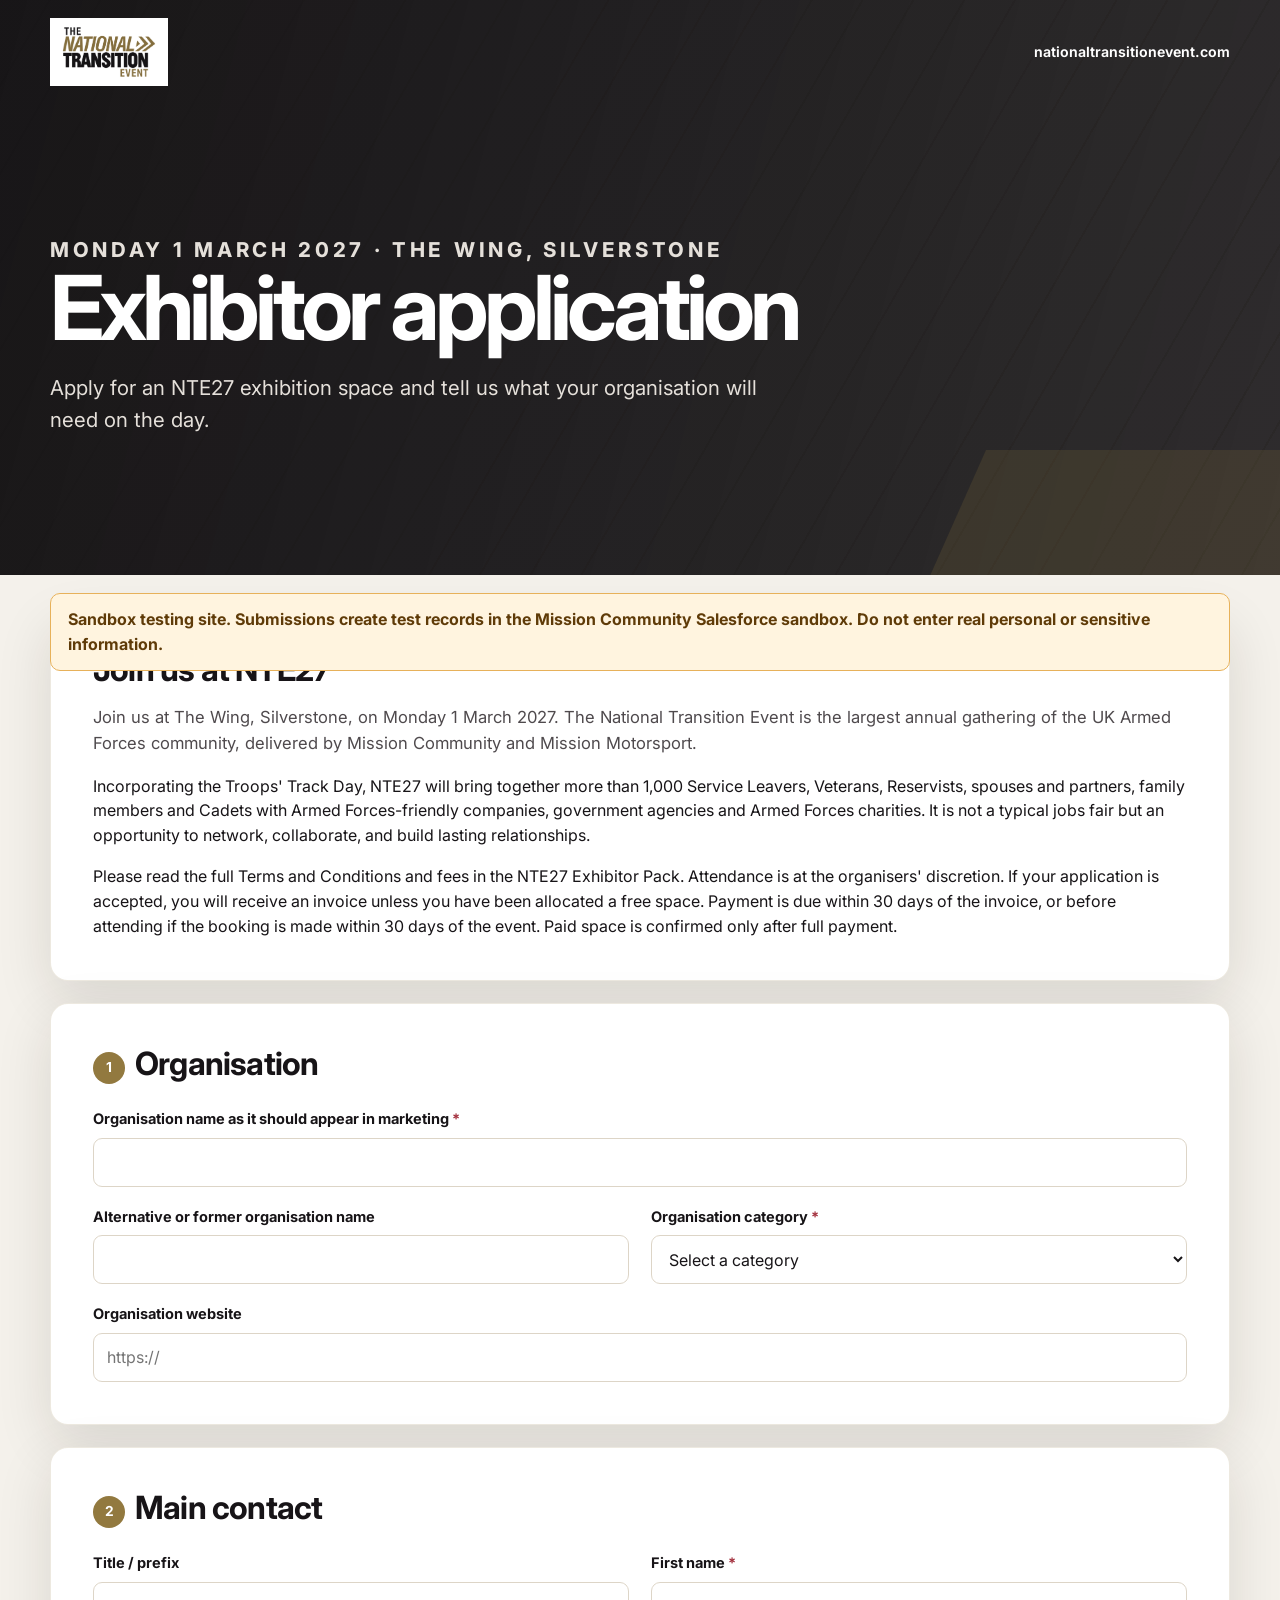
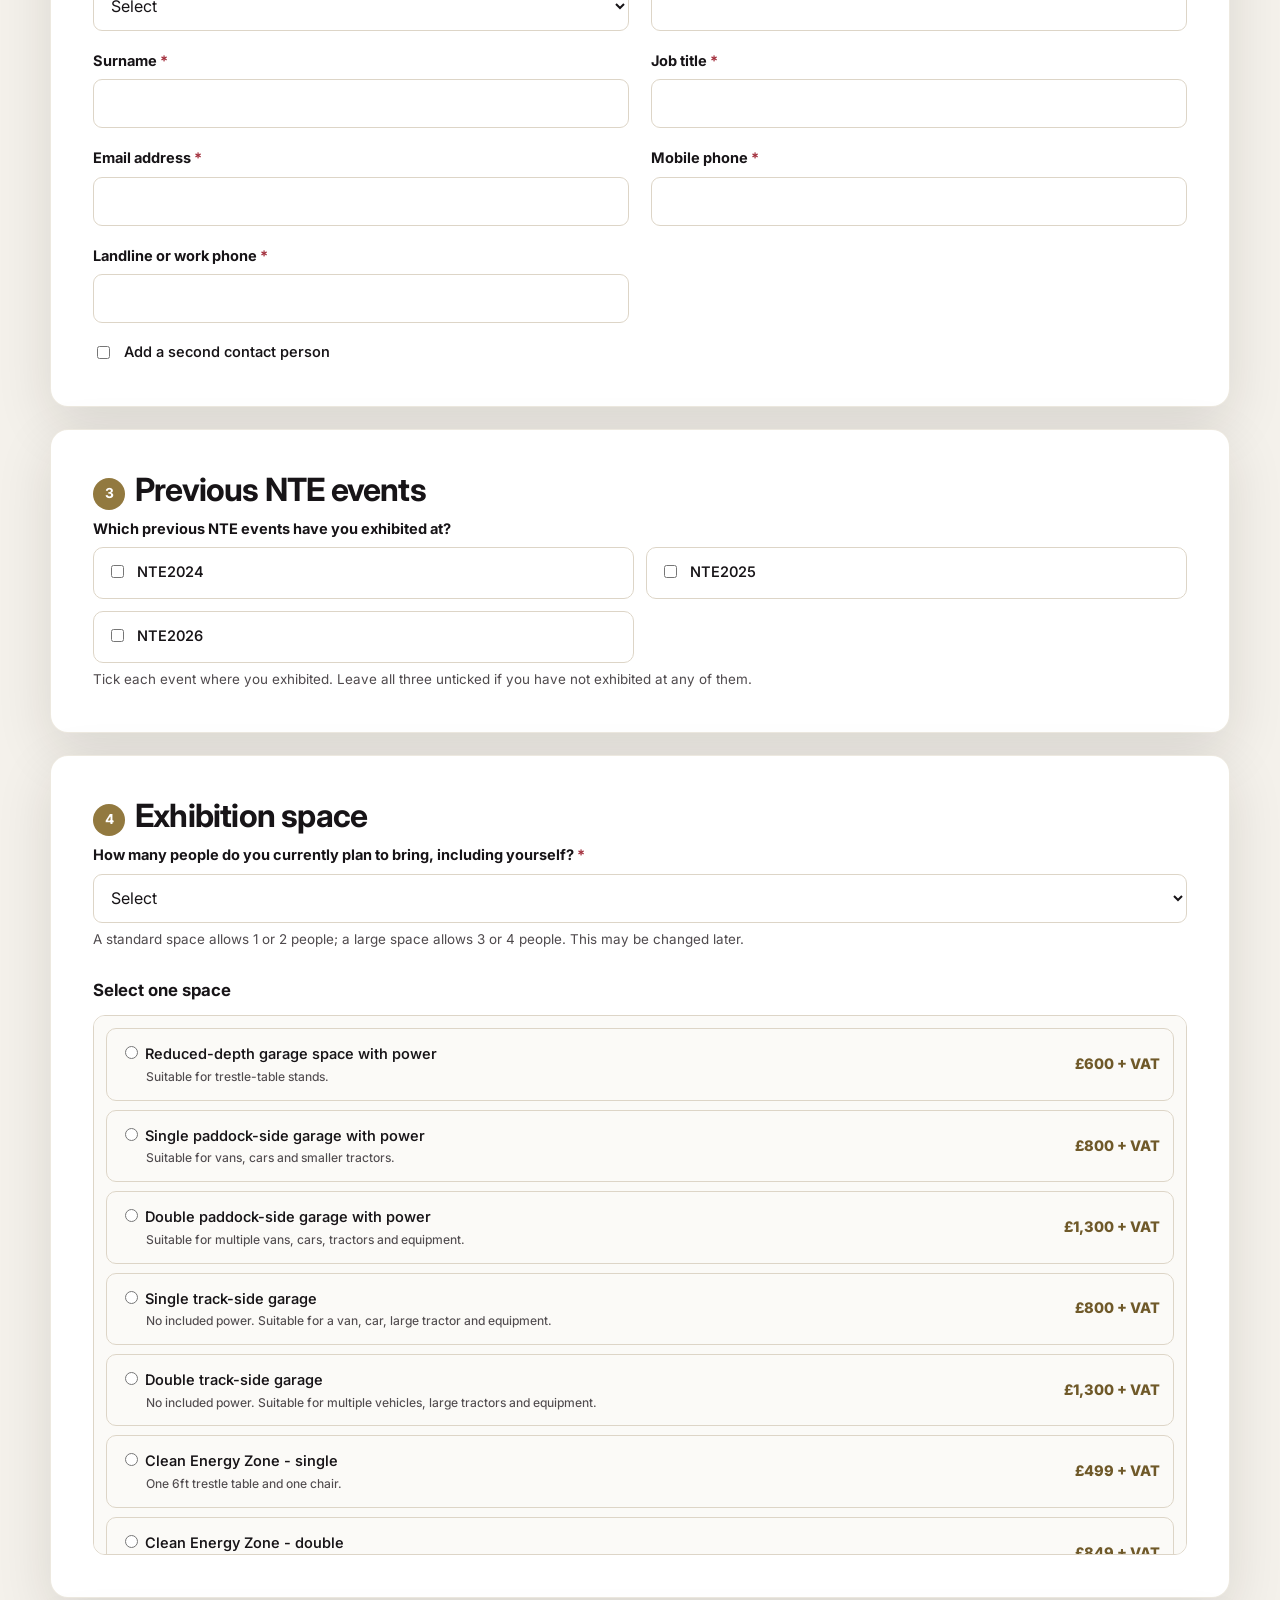
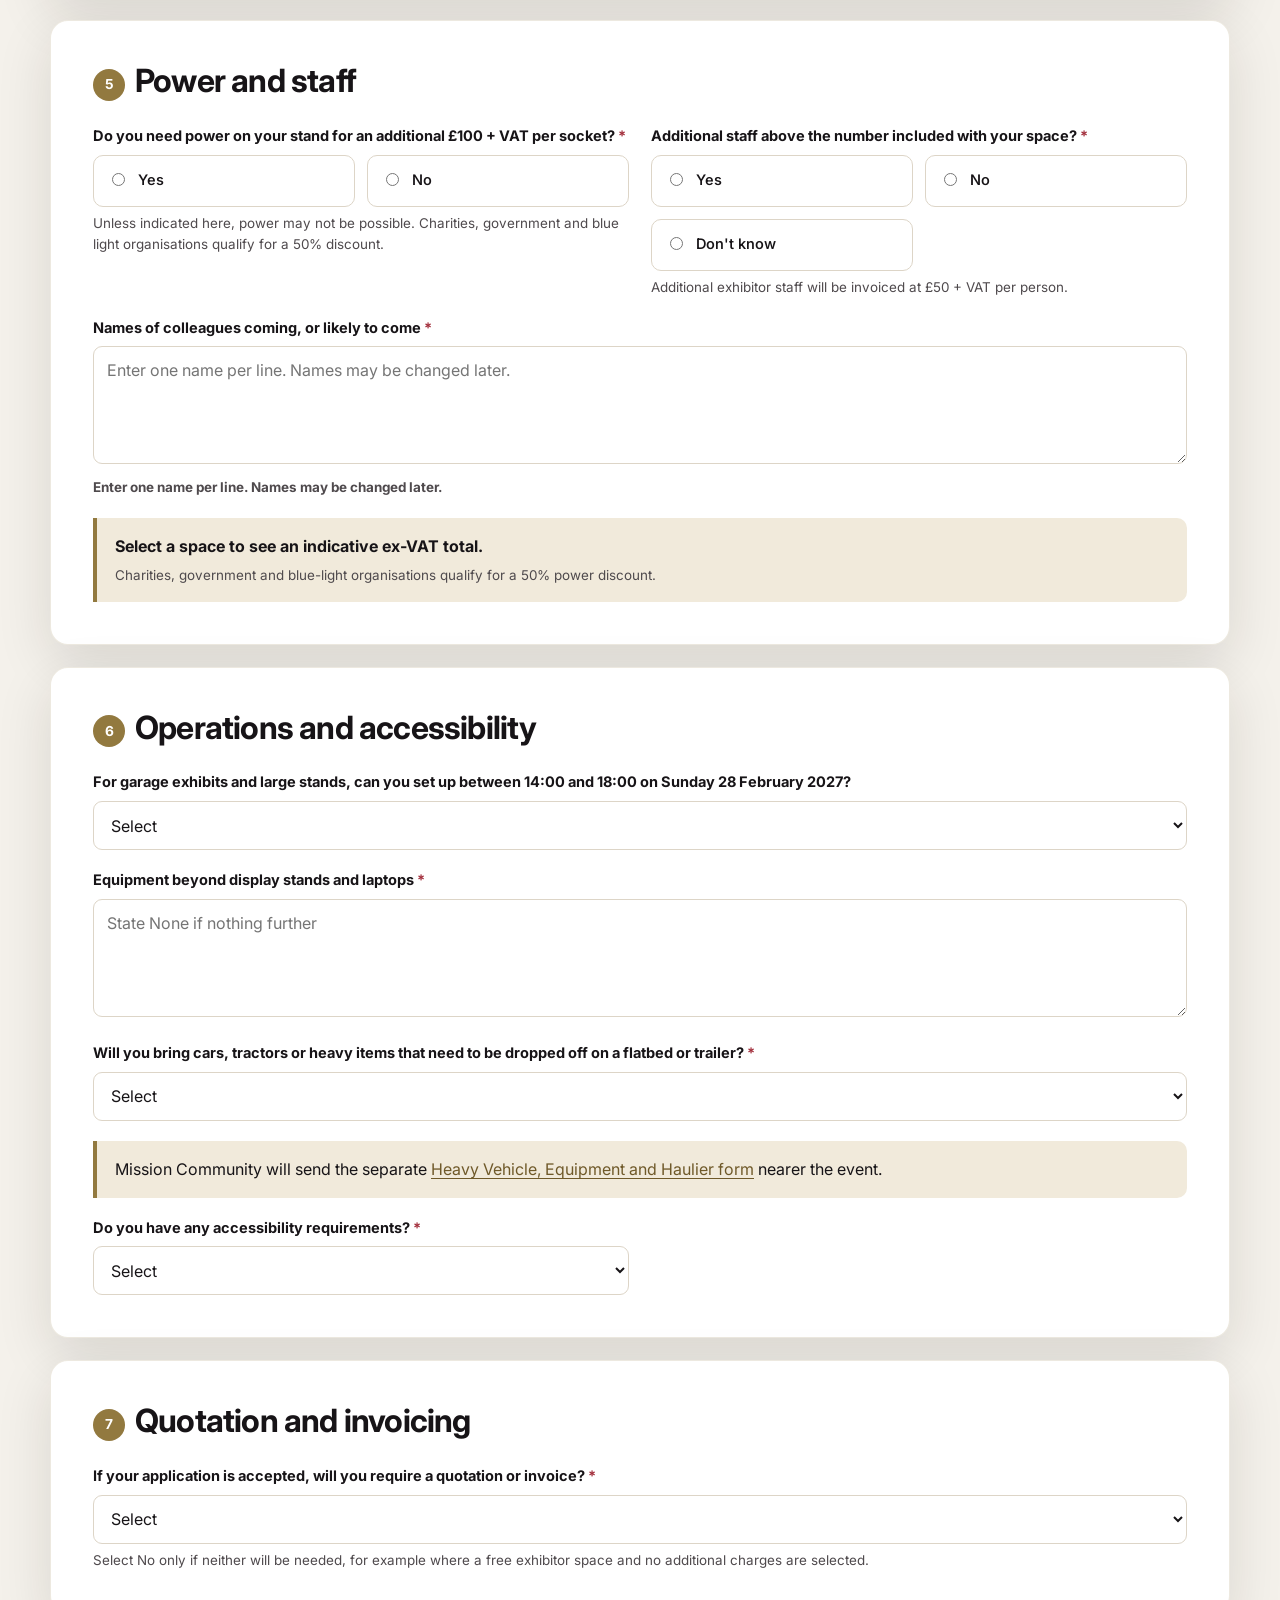
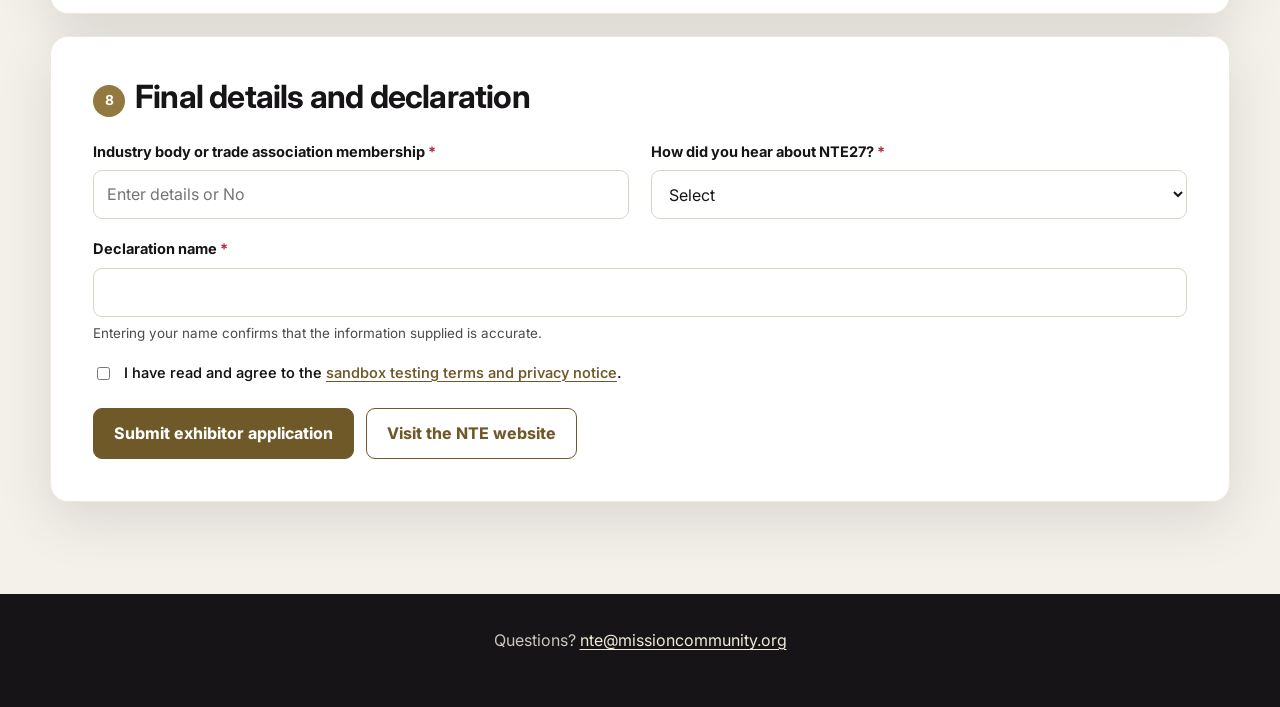
==== exhibitor-application.html @ f4b4d36e "Bust stale form asset caches" ====
<!doctype html>
<html lang="en-GB">
<head>
  <meta charset="utf-8">
  <meta name="viewport" content="width=device-width, initial-scale=1">
  <title>NTE27 Exhibitor Application</title>
  <link rel="preconnect" href="https://fonts.googleapis.com">
  <link rel="preconnect" href="https://fonts.gstatic.com" crossorigin>
  <link href="https://fonts.googleapis.com/css2?family=Inter:wght@400;550;650;750;800&amp;display=swap" rel="stylesheet">
  <link rel="stylesheet" href="assets/styles.css?v=20260811-1">
</head>
<body>
  <header class="site-header">
    <nav class="nav"><a class="brand" href="https://www.nationaltransitionevent.com/"><img class="brand-logo" src="assets/nte-logo-white.png" alt="The National Transition Event"></a><a class="nav-link" href="https://www.nationaltransitionevent.com/">nationaltransitionevent.com</a></nav>
    <div class="hero"><p class="eyebrow">Monday 1 March 2027 · The Wing, Silverstone</p><h1>Exhibitor application</h1><p>Apply for an NTE27 exhibition space and tell us what your organisation will need on the day.</p></div>
  </header>

  <main class="page-shell">
    <form class="main-column" data-web-to-lead data-form-kind="exhibitor" data-lead-source="Web" data-confirmation-preview="Thank you. We have received your NTE27 exhibitor application. This acknowledgement confirms receipt only; your application has not yet been approved. The NTE team will contact you after review.">
      <input type="hidden" value="Exhibitor Application" data-sf-field="Web_Form_Type__c">
      <input type="hidden" value="exhibitor-application-v2" data-sf-field="Form_Version__c">
      <input type="hidden" data-sf-field="NTE_Event_Code__c">
      <input type="hidden" data-sf-field="Booking_Reference__c">
      <input type="hidden" data-combine-fields="contact-first-name,contact-last-name" data-sf-field="Event_Contact_Name__c">
      <input type="hidden" data-copy-value-from="email" data-sf-field="Event_Contact_Email__c">
      <input type="hidden" data-copy-value-from="job-title" data-sf-field="Event_Contact_Title__c">

      <section class="card">
        <h2>Join us at NTE27</h2>
        <p class="lede">Join us at The Wing, Silverstone, on Monday 1 March 2027. The National Transition Event is the largest annual gathering of the UK Armed Forces community, delivered by Mission Community and Mission Motorsport.</p>
        <p>Incorporating the Troops' Track Day, NTE27 will bring together more than 1,000 Service Leavers, Veterans, Reservists, spouses and partners, family members and Cadets with Armed Forces-friendly companies, government agencies and Armed Forces charities. It is not a typical jobs fair but an opportunity to network, collaborate, and build lasting relationships.</p>
        <p>Please read the full Terms and Conditions and fees in the NTE27 Exhibitor Pack. Attendance is at the organisers' discretion. If your application is accepted, you will receive an invoice unless you have been allocated a free space. Payment is due within 30 days of the invoice, or before attending if the booking is made within 30 days of the event. Paid space is confirmed only after full payment.</p>
      </section>

      <section class="card" id="organisation">
        <h2><span class="section-number">1</span>Organisation</h2>
        <div class="grid">
          <div class="field full"><label class="required" for="company">Organisation name as it should appear in marketing</label><input id="company" required autocomplete="organization" data-sf-field="Company"></div>
          <div class="field"><label for="alternative-name">Alternative or former organisation name</label><input id="alternative-name" data-sf-field="Alternative_Organisation_Name__c"></div>
          <div class="field"><label class="required" for="organisation-category">Organisation category</label><select id="organisation-category" required data-sf-field="Exhibitor_Organisation_Category__c"><option value="">Select a category</option><option>Charity - member of Cobseo</option><option>Charity - not a member of Cobseo</option><option>Employer - Automotive Sector</option><option>Employer - Manufacturing Sector</option><option>Employer - Renewable &amp; Clean Energy Sector</option><option>Employer - Defence</option><option>Employer - Built Environment</option><option>Employer - Facilities Management</option><option>Employer - Financial and Professional Services</option><option>Employer - Digital &amp; Technologies</option><option>Employer - Training Provider from any industry</option><option>Employer - Landbased industry</option><option>Employer - Blue Light &amp; NHS</option><option>Employer - Other Sectors not denoted above</option><option>Government or Government Agency</option><option>Local Government or LG related</option><option>Trade Association</option><option>CIC or Not for Profit</option><option>Regular or Reserve Services, or Cadets</option></select></div>
          <div class="field full"><label for="website">Organisation website</label><input id="website" type="url" placeholder="https://" autocomplete="url" data-sf-field="Website"></div>
        </div>
      </section>

      <section class="card" id="contact">
        <h2><span class="section-number">2</span>Main contact</h2>
        <div class="grid">
          <div class="field"><label for="salutation">Title / prefix</label><select id="salutation" autocomplete="honorific-prefix" data-sf-field="Salutation"><option value="">Select</option><option>Mr.</option><option>Ms.</option><option>Mrs.</option><option>Dr.</option><option>Prof.</option><option>Mx.</option></select></div>
          <div class="field"><label class="required" for="contact-first-name">First name</label><input id="contact-first-name" required autocomplete="given-name" data-sf-field="FirstName"></div>
          <div class="field"><label class="required" for="contact-last-name">Surname</label><input id="contact-last-name" required autocomplete="family-name" data-sf-field="LastName"></div>
          <div class="field"><label class="required" for="job-title">Job title</label><input id="job-title" required autocomplete="organization-title" data-sf-field="Title"></div>
          <div class="field"><label class="required" for="email">Email address</label><input id="email" type="email" required autocomplete="email" data-sf-field="Email" data-copy-field="Event_Contact_Email__c"></div>
          <div class="field"><label class="required" for="mobile">Mobile phone</label><input id="mobile" type="tel" required autocomplete="tel" data-sf-field="Event_Contact_Mobile__c"></div>
          <div class="field"><label class="required" for="phone">Landline or work phone</label><input id="phone" type="tel" required data-sf-field="Phone"></div>
        </div>
        <div class="checkline"><input id="second-contact-toggle" type="checkbox"><label for="second-contact-toggle">Add a second contact person</label></div>
        <div class="conditional" data-conditional-for="second-contact-toggle" data-conditional-value="Yes">
          <div class="grid">
            <div class="field"><label for="second-prefix">Prefix</label><input id="second-prefix" data-sf-field="Secondary_Contact_Prefix__c"></div>
            <div class="field"><label for="second-name">Full name</label><input id="second-name" data-sf-field="Secondary_Contact_Name__c"></div>
            <div class="field"><label for="second-title">Job title</label><input id="second-title" data-sf-field="Secondary_Contact_Title__c"></div>
            <div class="field"><label for="second-email">Email</label><input id="second-email" type="email" data-sf-field="Secondary_Contact_Email__c"></div>
            <div class="field"><label for="second-mobile">Mobile phone</label><input id="second-mobile" type="tel" data-sf-field="Secondary_Contact_Mobile__c"></div>
            <div class="field"><label for="second-phone">Work phone</label><input id="second-phone" type="tel" data-sf-field="Secondary_Contact_Phone__c"></div>
          </div>
        </div>
      </section>

      <section class="card" id="history">
        <h2><span class="section-number">3</span>Previous NTE events</h2>
        <div class="field full">
          <span class="label">Which previous NTE events have you exhibited at?</span>
          <div class="choice-grid">
            <label class="choice"><input id="nte2024" type="checkbox" value="NTE2024" data-sf-field="Previous_NTE_Events__c"> NTE2024</label>
            <label class="choice"><input id="nte2025" type="checkbox" value="NTE2025" data-sf-field="Previous_NTE_Events__c"> NTE2025</label>
            <label class="choice"><input id="nte2026" type="checkbox" value="NTE2026" data-sf-field="Previous_NTE_Events__c"> NTE2026</label>
          </div>
          <span class="help">Tick each event where you exhibited. Leave all three unticked if you have not exhibited at any of them.</span>
        </div>
      </section>

      <section class="card" id="space">
        <h2><span class="section-number">4</span>Exhibition space</h2>
        <div class="field"><label class="required" for="planned-count">How many people do you currently plan to bring, including yourself?</label><select id="planned-count" required data-sf-field="Planned_Exhibitor_Count__c"><option value="">Select</option><option>1</option><option>2</option><option>3</option><option>4</option><option>5</option><option>6</option><option>7</option><option>8</option><option>9</option><option>More than 9</option></select><span class="help">A standard space allows 1 or 2 people; a large space allows 3 or 4 people. This may be changed later.</span></div>
        <h3>Select one space</h3>
        <div class="options-list">
          <label class="choice package-option"><span><input type="radio" name="exhibitor-space" required value="Garage Space - reduced size with power - £600 + VAT" data-price="600" data-power-included="true" data-sf-field="Exhibitor_Space_Selections__c"> Reduced-depth garage space with power<small>Suitable for trestle-table stands.</small></span><span class="price">£600 + VAT</span></label>
          <label class="choice package-option"><span><input type="radio" name="exhibitor-space" value="Single Garage - Paddock Side with power - £800 + VAT" data-price="800" data-power-included="true" data-sf-field="Exhibitor_Space_Selections__c"> Single paddock-side garage with power<small>Suitable for vans, cars and smaller tractors.</small></span><span class="price">£800 + VAT</span></label>
          <label class="choice package-option"><span><input type="radio" name="exhibitor-space" value="Double Garage - Paddock Side with power - £1,300 + VAT" data-price="1300" data-power-included="true" data-sf-field="Exhibitor_Space_Selections__c"> Double paddock-side garage with power<small>Suitable for multiple vans, cars, tractors and equipment.</small></span><span class="price">£1,300 + VAT</span></label>
          <label class="choice package-option"><span><input type="radio" name="exhibitor-space" value="Single Garage - Track Side - £800 + VAT" data-price="800" data-sf-field="Exhibitor_Space_Selections__c"> Single track-side garage<small>No included power. Suitable for a van, car, large tractor and equipment.</small></span><span class="price">£800 + VAT</span></label>
          <label class="choice package-option"><span><input type="radio" name="exhibitor-space" value="Double Garage - Track Side - £1,300 + VAT" data-price="1300" data-sf-field="Exhibitor_Space_Selections__c"> Double track-side garage<small>No included power. Suitable for multiple vehicles, large tractors and equipment.</small></span><span class="price">£1,300 + VAT</span></label>
          <label class="choice package-option"><span><input type="radio" name="exhibitor-space" value="Clean Energy Zone - Single - £499 + VAT" data-price="499" data-sf-field="Exhibitor_Space_Selections__c"> Clean Energy Zone - single<small>One 6ft trestle table and one chair.</small></span><span class="price">£499 + VAT</span></label>
          <label class="choice package-option"><span><input type="radio" name="exhibitor-space" value="Clean Energy Zone - Double - £849 + VAT" data-price="849" data-sf-field="Exhibitor_Space_Selections__c"> Clean Energy Zone - double<small>Two 6ft trestle tables and two chairs.</small></span><span class="price">£849 + VAT</span></label>
          <label class="choice package-option"><span><input type="radio" name="exhibitor-space" value="Built Environment Zone - Single - £499 + VAT" data-price="499" data-sf-field="Exhibitor_Space_Selections__c"> Built Environment Zone - single<small>One 6ft trestle table and one chair.</small></span><span class="price">£499 + VAT</span></label>
          <label class="choice package-option"><span><input type="radio" name="exhibitor-space" value="Built Environment Zone - Double - £849 + VAT" data-price="849" data-sf-field="Exhibitor_Space_Selections__c"> Built Environment Zone - double<small>Two 6ft trestle tables and two chairs.</small></span><span class="price">£849 + VAT</span></label>
          <label class="choice package-option"><span><input type="radio" name="exhibitor-space" value="Manufacturing Zone - Single - £499 + VAT" data-price="499" data-sf-field="Exhibitor_Space_Selections__c"> Manufacturing Zone - single<small>One 6ft trestle table and one chair.</small></span><span class="price">£499 + VAT</span></label>
          <label class="choice package-option"><span><input type="radio" name="exhibitor-space" value="Manufacturing Zone - Double - £849 + VAT" data-price="849" data-sf-field="Exhibitor_Space_Selections__c"> Manufacturing Zone - double<small>Two 6ft trestle tables and two chairs.</small></span><span class="price">£849 + VAT</span></label>
          <label class="choice package-option"><span><input type="radio" name="exhibitor-space" value="Defence &amp; Security Zone - Single - £499 + VAT" data-price="499" data-sf-field="Exhibitor_Space_Selections__c"> Defence &amp; Security Zone - single<small>One 6ft trestle table and one chair.</small></span><span class="price">£499 + VAT</span></label>
          <label class="choice package-option"><span><input type="radio" name="exhibitor-space" value="Defence &amp; Security Zone - Double - £849 + VAT" data-price="849" data-sf-field="Exhibitor_Space_Selections__c"> Defence &amp; Security Zone - double<small>Two 6ft trestle tables and two chairs.</small></span><span class="price">£849 + VAT</span></label>
          <label class="choice package-option"><span><input type="radio" name="exhibitor-space" value="Digital and Technologies Zone - Single - £499 + VAT" data-price="499" data-sf-field="Exhibitor_Space_Selections__c"> Digital &amp; Technologies Zone - single<small>One 6ft trestle table and one chair.</small></span><span class="price">£499 + VAT</span></label>
          <label class="choice package-option"><span><input type="radio" name="exhibitor-space" value="Digital and Technologies Zone - Double - £849 + VAT" data-price="849" data-sf-field="Exhibitor_Space_Selections__c"> Digital &amp; Technologies Zone - double<small>Two 6ft trestle tables and two chairs.</small></span><span class="price">£849 + VAT</span></label>
          <label class="choice package-option"><span><input type="radio" name="exhibitor-space" value="FM Zone - Single - £499 + VAT" data-price="499" data-sf-field="Exhibitor_Space_Selections__c"> FM Zone - single<small>One 6ft trestle table and one chair.</small></span><span class="price">£499 + VAT</span></label>
          <label class="choice package-option"><span><input type="radio" name="exhibitor-space" value="FM Zone - Double - £849 + VAT" data-price="849" data-sf-field="Exhibitor_Space_Selections__c"> FM Zone - double<small>Two 6ft trestle tables and two chairs.</small></span><span class="price">£849 + VAT</span></label>
          <label class="choice package-option"><span><input type="radio" name="exhibitor-space" value="Professional &amp; Financial Zone - Single - £499 + VAT" data-price="499" data-sf-field="Exhibitor_Space_Selections__c"> Professional &amp; Financial Zone - single<small>One 6ft trestle table and one chair.</small></span><span class="price">£499 + VAT</span></label>
          <label class="choice package-option"><span><input type="radio" name="exhibitor-space" value="Professional &amp; Financial Zone - Double - £849 + VAT" data-price="849" data-sf-field="Exhibitor_Space_Selections__c"> Professional &amp; Financial Zone - double<small>Two 6ft trestle tables and two chairs.</small></span><span class="price">£849 + VAT</span></label>
          <label class="choice package-option"><span><input type="radio" name="exhibitor-space" value="Training &amp; Education Zone - Single - £499 + VAT" data-price="499" data-sf-field="Exhibitor_Space_Selections__c"> Training &amp; Education Zone - single<small>One 6ft trestle table and one chair.</small></span><span class="price">£499 + VAT</span></label>
          <label class="choice package-option"><span><input type="radio" name="exhibitor-space" value="Any other business - Single - £499 + VAT" data-price="499" data-sf-field="Exhibitor_Space_Selections__c"> Any other business - single<small>One 6ft trestle table and one chair.</small></span><span class="price">£499 + VAT</span></label>
          <label class="choice package-option"><span><input type="radio" name="exhibitor-space" value="Any other business - Double - £849 + VAT" data-price="849" data-sf-field="Exhibitor_Space_Selections__c"> Any other business - double<small>Two 6ft trestle tables and two chairs.</small></span><span class="price">£849 + VAT</span></label>
          <label class="choice package-option"><span><input type="radio" name="exhibitor-space" value="Extra Large Exhibitor Space - POA" data-price="poa" data-sf-field="Exhibitor_Space_Selections__c"> Extra-large space in any hall<small>Size, position and price to be agreed.</small></span><span class="price">Price on application</span></label>
          <label class="choice package-option"><span><input type="radio" name="exhibitor-space" value="Local Government Authority - Single - £249.50 + VAT" data-price="249.5" data-sf-field="Exhibitor_Space_Selections__c"> Local Government Authority - single<small>One 6ft trestle table and one chair; price reflects the 50% discount.</small></span><span class="price">£249.50 + VAT</span></label>
          <label class="choice package-option"><span><input type="radio" name="exhibitor-space" value="Blue Light - Single - £249.50 + VAT" data-price="249.5" data-sf-field="Exhibitor_Space_Selections__c"> Blue Light - single<small>One 6ft trestle table and one chair; price reflects the 50% discount.</small></span><span class="price">£249.50 + VAT</span></label>
          <label class="choice package-option"><span><input type="radio" name="exhibitor-space" value="Trade Association - Single - £499 + VAT" data-price="499" data-sf-field="Exhibitor_Space_Selections__c"> Trade Association - single<small>One 6ft trestle table and one chair.</small></span><span class="price">£499 + VAT</span></label>
          <label class="choice package-option"><span><input type="radio" name="exhibitor-space" value="COBSEO Charity - Single - Free" data-price="0" data-sf-field="Exhibitor_Space_Selections__c"> COBSEO charity - single<small>One 6ft trestle table and one chair; power is available at the 50% discounted rate.</small></span><span class="price">Free</span></label>
          <label class="choice package-option"><span><input type="radio" name="exhibitor-space" value="Non COBSEO Charity - Single - Free" data-price="0" data-sf-field="Exhibitor_Space_Selections__c"> Non-COBSEO charity - single<small>One 6ft trestle table and one chair; power is available at the 50% discounted rate.</small></span><span class="price">Free</span></label>
        </div>
      </section>

      <section class="card" id="add-ons">
        <h2><span class="section-number">5</span>Power and staff</h2>
        <div class="grid">
          <div class="field"><span class="label required" id="power-question-label">Do you need power on your stand for an additional £100 + VAT per socket?</span><div class="choice-grid"><label class="choice"><input type="radio" name="power-required" id="power-required-yes" value="Yes" required data-sf-field="Stand_Power__c"> Yes</label><label class="choice"><input type="radio" name="power-required" value="No" data-sf-field="Stand_Power__c"> No</label></div><span class="help" id="power-question-help">Unless indicated here, power may not be possible. Charities, government and blue light organisations qualify for a 50% discount.</span></div>
          <div class="field conditional" data-conditional-for="power-required-yes" data-conditional-value="Yes"><label class="required" for="power-count">Number of sockets</label><input id="power-count" type="number" min="1" max="20" data-required-when-visible data-sf-field="Power_Socket_Count__c"></div>
          <div class="field"><span class="label required">Additional staff above the number included with your space?</span><div class="choice-grid"><label class="choice"><input type="radio" id="additional-staff-yes" name="additional-staff-required" value="Yes" required data-sf-field="Additional_Staff_Required__c"> Yes</label><label class="choice"><input type="radio" name="additional-staff-required" value="No" data-sf-field="Additional_Staff_Required__c"> No</label><label class="choice"><input type="radio" name="additional-staff-required" value="Don't know" data-sf-field="Additional_Staff_Required__c"> Don't know</label></div><span class="help">Additional exhibitor staff will be invoiced at £50 + VAT per person.</span></div>
          <div class="field conditional" data-conditional-for="additional-staff-yes" data-conditional-value="Yes"><label class="required" for="additional-staff-count">Number of additional staff</label><select id="additional-staff-count" data-required-when-visible data-sf-field="Additional_Staff_Count__c"><option value="">Select</option><option>1</option><option>2</option><option>3</option><option>4</option><option>5</option><option>6</option><option>7</option><option>8</option></select></div>
          <div class="field full"><label class="required" for="staff-names">Names of colleagues coming, or likely to come</label><textarea id="staff-names" required placeholder="Enter one name per line. Names may be changed later." data-sf-field="Stand_Colleagues__c"></textarea><span class="help"><strong>Enter one name per line. Names may be changed later.</strong></span></div>
        </div>
        <div class="callout" aria-live="polite"><strong data-estimate>Select a space to see an indicative ex-VAT total.</strong><span class="help" data-power-discount>Charities, government and blue-light organisations qualify for a 50% power discount.</span></div>
      </section>

      <section class="card" id="operations">
        <h2><span class="section-number">6</span>Operations and accessibility</h2>
        <div class="grid">
          <div class="field full"><label for="sunday-setup">For garage exhibits and large stands, can you set up between 14:00 and 18:00 on Sunday 28 February 2027?</label><select id="sunday-setup" data-sf-field="Exhibitor_Hall_Schedule__c"><option value="">Select</option><option>Yes</option><option>No</option></select></div>
          <div class="field full"><label class="required" for="equipment">Equipment beyond display stands and laptops</label><textarea id="equipment" required placeholder="State None if nothing further" data-sf-field="Stand_Equipment__c"></textarea></div>
          <div class="field full"><label class="required" for="heavy-vehicle">Will you bring cars, tractors or heavy items that need to be dropped off on a flatbed or trailer?</label><select id="heavy-vehicle" required data-sf-field="Heavy_Vehicle_Required__c"><option value="">Select</option><option>Yes</option><option>No</option><option>Not known yet</option></select><div class="callout">Mission Community will send the separate <a href="heavy-vehicle-details.html">Heavy Vehicle, Equipment and Haulier form</a> nearer the event.</div></div>
          <div class="field"><label class="required" for="accessibility">Do you have any accessibility requirements?</label><select id="accessibility" required data-sf-field="Has_Special_Requirements__c"><option value="">Select</option><option>Yes</option><option>No</option></select></div>
          <div class="field conditional" data-conditional-for="accessibility" data-conditional-value="Yes"><label class="required" for="accessibility-details">Please tell us what you need</label><textarea id="accessibility-details" data-required-when-visible data-sf-field="Stand_Special_Requirements__c"></textarea></div>
        </div>
      </section>

      <section class="card" id="billing">
        <h2><span class="section-number">7</span>Quotation and invoicing</h2>
        <div class="grid">
          <div class="field full"><label class="required" for="invoice-required">If your application is accepted, will you require a quotation or invoice?</label><select id="invoice-required" required data-sf-field="Invoice_Required__c"><option value="">Select</option><option>Yes</option><option>No</option></select><span class="help">Select No only if neither will be needed, for example where a free exhibitor space and no additional charges are selected.</span></div>
        </div>
        <div class="conditional" data-conditional-for="invoice-required" data-conditional-value="Yes">
          <div class="grid">
            <div class="field"><label class="required" for="invoice-company">Organisation name for invoicing</label><input id="invoice-company" data-required-when-visible data-sf-field="Invoiced_Company__c"></div>
            <div class="field"><label class="required" for="invoice-person">Person the invoice should be addressed to</label><input id="invoice-person" data-required-when-visible data-sf-field="Invoiced_Person__c"></div>
            <div class="field full"><label class="required" for="invoice-address">Postal address, including postcode</label><textarea id="invoice-address" data-required-when-visible data-sf-field="Invoice_Address__c"></textarea></div>
            <div class="field"><label class="required" for="invoice-email">Invoice email address</label><input id="invoice-email" type="email" data-required-when-visible data-sf-field="Invoiced_Email__c"></div>
            <div class="field"><label for="invoice-phone">Accounts contact phone</label><input id="invoice-phone" type="tel" data-sf-field="Invoice_Contact_Phone__c"></div>
            <div class="field"><label class="required" for="purchase-order">Will you use a purchase order?</label><select id="purchase-order" data-required-when-visible data-sf-field="Purchase_Order__c"><option value="">Select</option><option>Yes</option><option>No</option></select></div>
            <div class="field conditional" data-conditional-for="purchase-order" data-conditional-value="Yes"><label for="purchase-order-number">Purchase order number, if known</label><input id="purchase-order-number" data-sf-field="Purchase_Order_Number__c"></div>
            <div class="field conditional" data-conditional-for="purchase-order" data-conditional-value="Yes"><label class="required" for="quote-for-po">Do you require a quotation to raise a purchase order number?</label><select id="quote-for-po" data-required-when-visible data-sf-field="Quote_Required_for_PO__c"><option value="">Select</option><option>Yes</option><option>No</option></select></div>
            <div class="field"><label class="required" for="supplier-agreement">Will a supplier agreement be required?</label><select id="supplier-agreement" data-required-when-visible data-sf-field="Supplier_Agreement_Required__c"><option value="">Select</option><option>Yes</option><option>No</option><option>Don't know</option></select></div>
          </div>
        </div>
      </section>

      <section class="card" id="declaration">
        <h2><span class="section-number">8</span>Final details and declaration</h2>
        <div class="grid">
          <div class="field"><label class="required" for="industry-body">Industry body or trade association membership</label><input id="industry-body" required placeholder="Enter details or No" data-sf-field="Industry_Body_Details__c"></div>
          <div class="field"><label class="required" for="discovery">How did you hear about NTE27?</label><select id="discovery" required data-sf-field="Event_Discovery_Source__c"><option value="">Select</option><option>Previous exhibitor</option><option>E-mail invitation</option><option>Word of mouth from previous exhibitor</option><option>Word of mouth from previous attendees</option><option>Website</option><option>LinkedIn</option><option>Facebook</option><option>Instagram</option></select></div>
          <div class="field full"><label class="required" for="declaration-name">Declaration name</label><input id="declaration-name" required data-sf-field="Declaration_Name__c"><span class="help">Entering your name confirms that the information supplied is accurate.</span></div>
        </div>
        <div class="checkline"><input id="terms" type="checkbox" required data-sf-field="Terms_and_Conditions__c"><label for="terms">I have read and agree to the <a data-config-link="terms" target="_blank" rel="noopener">NTE27 Terms and Conditions and Privacy Policy</a>.</label></div>
        <div class="button-row"><button class="button" type="submit">Submit exhibitor application</button><a class="button-secondary" href="https://www.nationaltransitionevent.com/">Visit the NTE website</a></div>
        <div data-form-status hidden aria-live="polite"></div>
      </section>
    </form>

  </main>

  <footer class="site-footer">Questions? <a href="mailto:nte@missioncommunity.org">nte@missioncommunity.org</a></footer>
  <script src="assets/config.js?v=20260815-2"></script><script src="assets/forms.js?v=20260815-2"></script>
</body>
</html>
---- assets/styles.css ----
:root {
  --ink: #171417;
  --ink-soft: #4f4a4d;
  --gold: #92793f;
  --gold-dark: #6f5929;
  --gold-soft: #f1eadb;
  --paper: #fffdf9;
  --surface: #ffffff;
  --mist: #f4f1eb;
  --line: #ddd5c7;
  --success: #256348;
  --warning: #8a591b;
  --danger: #a32f3c;
  --shadow: 0 18px 55px rgba(35, 27, 19, 0.12);
  --radius: 18px;
  font-family: Inter, "Segoe UI", Arial, sans-serif;
  color: var(--ink);
  background: var(--mist);
}

* { box-sizing: border-box; }
html { scroll-behavior: smooth; }
body { margin: 0; min-width: 320px; background: var(--mist); line-height: 1.55; }
a { color: var(--gold-dark); text-underline-offset: 3px; }
a:hover { color: var(--ink); }
button, input, select, textarea { font: inherit; }
button { cursor: pointer; }

.site-header {
  position: relative;
  overflow: hidden;
  color: #fff;
  background:
    linear-gradient(105deg, rgba(19, 17, 19, .98), rgba(19, 17, 19, .88)),
    repeating-linear-gradient(120deg, transparent 0 42px, rgba(146,121,63,.22) 42px 44px);
}
.site-header::after {
  position: absolute;
  right: -6vw;
  bottom: -95px;
  width: 420px;
  height: 220px;
  content: "";
  transform: skewX(-24deg);
  background: var(--gold);
  opacity: .18;
}
.nav, .hero, .page-shell { width: min(1180px, calc(100% - 34px)); margin-inline: auto; }
.nav { position: relative; z-index: 2; display: flex; gap: 24px; padding: 18px 0; align-items: center; justify-content: space-between; }
.brand { display: inline-flex; gap: 13px; color: #fff; text-decoration: none; align-items: center; }
.brand-logo { display: block; width: 118px; height: 68px; padding: 5px; object-fit: contain; background: #fff; }
.brand-mark { display: grid; width: 52px; height: 52px; border: 1px solid rgba(255,255,255,.35); color: var(--gold-soft); font-weight: 800; letter-spacing: -.08em; place-items: center; }
.brand-copy { display: grid; font-size: .72rem; line-height: 1.1; letter-spacing: .13em; text-transform: uppercase; }
.brand-copy strong { color: var(--gold-soft); font-size: 1.06rem; letter-spacing: .04em; }
.nav-link { color: #fff; font-size: .88rem; font-weight: 650; text-decoration: none; }
.hero { position: relative; z-index: 1; padding: clamp(52px, 9vw, 108px) 0 clamp(82px, 12vw, 140px); }
.eyebrow { margin: 0 0 10px; color: var(--gold-soft); font-size: .76rem; font-weight: 750; letter-spacing: .18em; text-transform: uppercase; }
.hero h1 { max-width: 850px; margin: 0; font-size: clamp(2.5rem, 7vw, 5.6rem); line-height: .94; letter-spacing: -.055em; }
.hero p { max-width: 720px; margin: 22px 0 0; color: #e5e0da; font-size: clamp(1.02rem, 2vw, 1.28rem); }

.page-shell { position: relative; z-index: 3; margin-top: -62px; padding-bottom: 70px; }
.sandbox-notice { position: relative; z-index: 4; width: min(1180px, calc(100% - 34px)); margin: 18px auto 0; padding: 13px 17px; border: 1px solid #e7b15a; border-radius: 10px; color: #5f3b08; background: #fff4df; font-weight: 700; }
.layout { display: grid; grid-template-columns: minmax(0, 1fr) 290px; gap: 28px; align-items: start; }
.main-column { min-width: 0; }
.sidebar { position: sticky; top: 20px; display: grid; gap: 14px; }
.card { margin-bottom: 22px; padding: clamp(24px, 4vw, 42px); border: 1px solid rgba(146,121,63,.16); border-radius: var(--radius); background: var(--surface); box-shadow: var(--shadow); }
.card.compact { padding: 24px; }
.card h2 { margin: 0 0 8px; font-size: clamp(1.42rem, 3vw, 2rem); line-height: 1.15; letter-spacing: -.025em; }
.card h3 { margin: 28px 0 12px; font-size: 1.05rem; }
.card > p:last-child { margin-bottom: 0; }
.section-number { display: inline-grid; width: 32px; height: 32px; margin: 0 10px 0 0; border-radius: 50%; color: #fff; background: var(--gold); font-size: .86rem; vertical-align: 3px; place-items: center; }
.lede { color: var(--ink-soft); font-size: 1.04rem; }
.muted, .help { color: var(--ink-soft); }
.help { display: block; margin-top: 6px; font-size: .84rem; }
.required::after { content: " *"; color: var(--danger); }
.grid { display: grid; grid-template-columns: repeat(2, minmax(0, 1fr)); gap: 19px 22px; margin-top: 24px; }
.field { min-width: 0; }
.field.full { grid-column: 1 / -1; }
label, .label { display: block; margin-bottom: 7px; font-size: .91rem; font-weight: 700; }
input, select, textarea {
  width: 100%;
  min-height: 49px;
  padding: 11px 13px;
  border: 1px solid var(--line);
  border-radius: 9px;
  color: var(--ink);
  background: #fff;
}
textarea { min-height: 118px; resize: vertical; }
input:focus, select:focus, textarea:focus, button:focus-visible { outline: 3px solid rgba(146,121,63,.25); outline-offset: 2px; border-color: var(--gold); }
input[aria-invalid="true"], select[aria-invalid="true"], textarea[aria-invalid="true"] { border-color: var(--danger); }

.choice-grid { display: grid; grid-template-columns: repeat(2, minmax(0,1fr)); gap: 12px; }
.choice { position: relative; display: flex; gap: 10px; min-height: 52px; margin: 0; padding: 13px; border: 1px solid var(--line); border-radius: 10px; font-weight: 550; align-items: flex-start; cursor: pointer; }
.choice:hover, .choice:has(input:checked) { border-color: var(--gold); background: var(--gold-soft); }
.choice input { width: auto; min-height: auto; margin-top: 4px; accent-color: var(--gold-dark); flex: 0 0 auto; }
.choice strong { display: block; }
.choice small { display: block; margin-top: 2px; color: var(--ink-soft); font-weight: 450; }
.options-list { display: grid; gap: 9px; max-height: 540px; padding: 12px; overflow: auto; border: 1px solid var(--line); border-radius: 12px; background: #fbfaf7; }
.package-option { align-items: center; justify-content: space-between; }
.package-option small { margin-left: 26px; }
.package-option .price { color: var(--gold-dark); font-weight: 800; white-space: nowrap; }

.conditional[hidden], [hidden] { display: none !important; }
.conditional { margin-top: 18px; padding-top: 18px; border-top: 1px solid var(--line); }
.callout { margin: 20px 0 0; padding: 16px 18px; border-left: 4px solid var(--gold); border-radius: 0 10px 10px 0; background: var(--gold-soft); }
.callout.warning { border-color: var(--warning); background: #fff4df; }
.callout.success { border-color: var(--success); background: #eaf6ef; }
.callout.danger { border-color: var(--danger); background: #fff0f2; }
.summary-list { display: grid; gap: 10px; margin: 14px 0 0; padding: 0; list-style: none; }
.summary-list li { display: flex; gap: 16px; padding-bottom: 10px; border-bottom: 1px solid var(--line); justify-content: space-between; }
.summary-list strong { text-align: right; }
.estimate { margin: 16px 0 0; color: var(--gold-dark); font-size: 1.25rem; font-weight: 800; }

.checkline { display: flex; gap: 11px; margin: 18px 0 0; align-items: flex-start; }
.checkline input { width: auto; min-height: auto; margin-top: 5px; accent-color: var(--gold-dark); }
.checkline label { margin: 0; font-weight: 550; }
.button-row { display: flex; gap: 12px; margin-top: 24px; flex-wrap: wrap; }
.button, .button-secondary {
  display: inline-flex;
  min-height: 50px;
  padding: 12px 20px;
  border: 1px solid var(--gold-dark);
  border-radius: 9px;
  font-weight: 750;
  text-decoration: none;
  align-items: center;
  justify-content: center;
}
.button { color: #fff; background: var(--gold-dark); }
.button:hover { color: #fff; background: var(--ink); }
.button-secondary { color: var(--gold-dark); background: #fff; }
.button[disabled], .button-secondary[disabled], .button[aria-disabled="true"], .button-secondary[aria-disabled="true"] { border-color: #aaa; color: #666; background: #ddd; cursor: not-allowed; }
.status { margin-top: 16px; padding: 14px 16px; border-radius: 9px; font-weight: 650; }
.status.error { color: #6f1823; background: #ffeaed; }
.status.success { color: #174c35; background: #e7f5ed; }

.email-preview-panel {
  margin: 28px 0 22px;
  padding: clamp(24px, 4vw, 36px);
  border: 1px solid rgba(146,121,63,.28);
  border-radius: var(--radius);
  background: linear-gradient(135deg, #1b181b, #292329);
  color: #fff;
  box-shadow: var(--shadow);
}
.email-preview-panel .eyebrow { margin-top: 0; }
.email-preview-panel h2 { margin: 0 0 8px; font-size: clamp(1.45rem, 3vw, 2rem); line-height: 1.15; letter-spacing: -.025em; }
.email-preview-panel p:not(.eyebrow) { max-width: 720px; margin: 0; color: #ded8d2; }
.email-preview-panel .button-row { margin-top: 20px; }
.email-preview-panel .button-secondary { border-color: var(--gold-soft); color: var(--ink); background: var(--gold-soft); }
.email-preview-panel .button-secondary:hover { border-color: #fff; color: #fff; background: transparent; }

.progress { margin: 0; padding: 0; list-style: none; counter-reset: steps; }
.progress li { position: relative; margin: 0 0 13px; padding-left: 28px; color: var(--ink-soft); font-size: .86rem; }
.progress li::before { position: absolute; left: 0; width: 18px; height: 18px; border: 1px solid var(--line); border-radius: 50%; content: counter(steps); counter-increment: steps; font-size: .68rem; text-align: center; line-height: 17px; }
.mini-meta { display: grid; gap: 9px; margin: 0; }
.mini-meta div { display: flex; gap: 10px; font-size: .86rem; justify-content: space-between; }
.mini-meta dt { color: var(--ink-soft); }
.mini-meta dd { margin: 0; font-weight: 700; text-align: right; }

.hub-grid { display: grid; grid-template-columns: repeat(2, minmax(0,1fr)); gap: 18px; }
.tag { display: inline-block; padding: 5px 9px; border-radius: 999px; color: var(--gold-dark); background: var(--gold-soft); font-size: .72rem; font-weight: 800; letter-spacing: .08em; text-transform: uppercase; }
.tag.blocked { color: #6f1823; background: #ffeaed; }
.journey { position: relative; min-height: 255px; margin: 0; padding: 28px; overflow: hidden; border: 1px solid var(--line); border-radius: var(--radius); color: var(--ink); background: #fff; box-shadow: var(--shadow); text-decoration: none; }
.journey:hover { transform: translateY(-3px); border-color: var(--gold); }
.journey .tag { display: inline-block; padding: 5px 9px; border-radius: 999px; color: var(--gold-dark); background: var(--gold-soft); font-size: .72rem; font-weight: 800; letter-spacing: .08em; text-transform: uppercase; }
.journey .tag.blocked { color: #6f1823; background: #ffeaed; }
.journey h2 { margin: 26px 0 10px; font-size: 1.65rem; letter-spacing: -.03em; }
.journey p { max-width: 420px; color: var(--ink-soft); }
.journey .arrow { position: absolute; left: 28px; bottom: 25px; color: var(--gold-dark); font-weight: 800; }
.blocked-panel { border-style: dashed; box-shadow: none; }

.site-footer { padding: 34px 20px 54px; color: #cbc5bf; background: var(--ink); text-align: center; }
.site-footer a { color: var(--gold-soft); }

@media (max-width: 900px) {
  .layout { grid-template-columns: 1fr; }
  .sidebar { position: static; grid-template-columns: repeat(2,minmax(0,1fr)); }
}
@media (max-width: 680px) {
  .grid, .choice-grid, .hub-grid, .sidebar { grid-template-columns: 1fr; }
  .nav-link { display: none; }
  .hero { padding-top: 45px; }
  .page-shell { margin-top: -45px; }
  .package-option { align-items: flex-start; }
  .package-option .price { white-space: normal; }
}
@media (prefers-reduced-motion: no-preference) {
  .journey, .button, .button-secondary { transition: transform .18s ease, border-color .18s ease, background .18s ease, color .18s ease; }
}
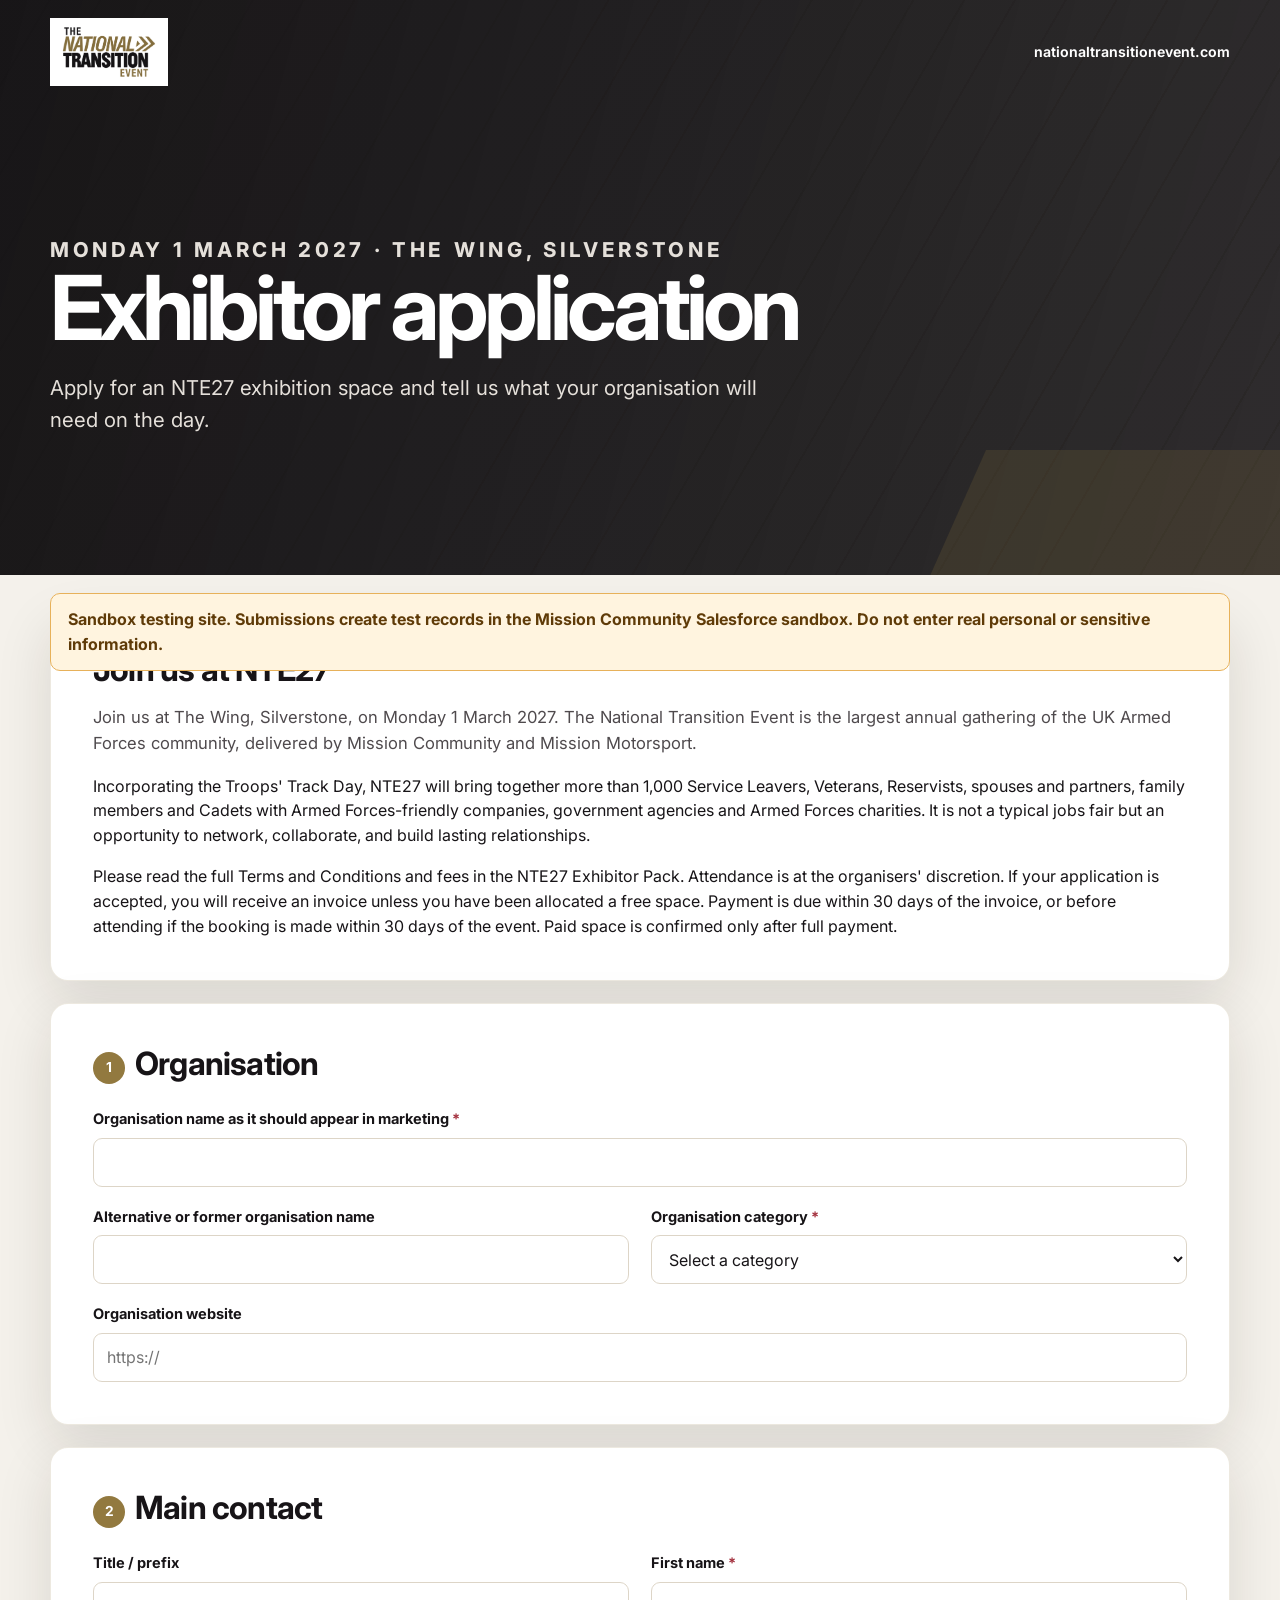
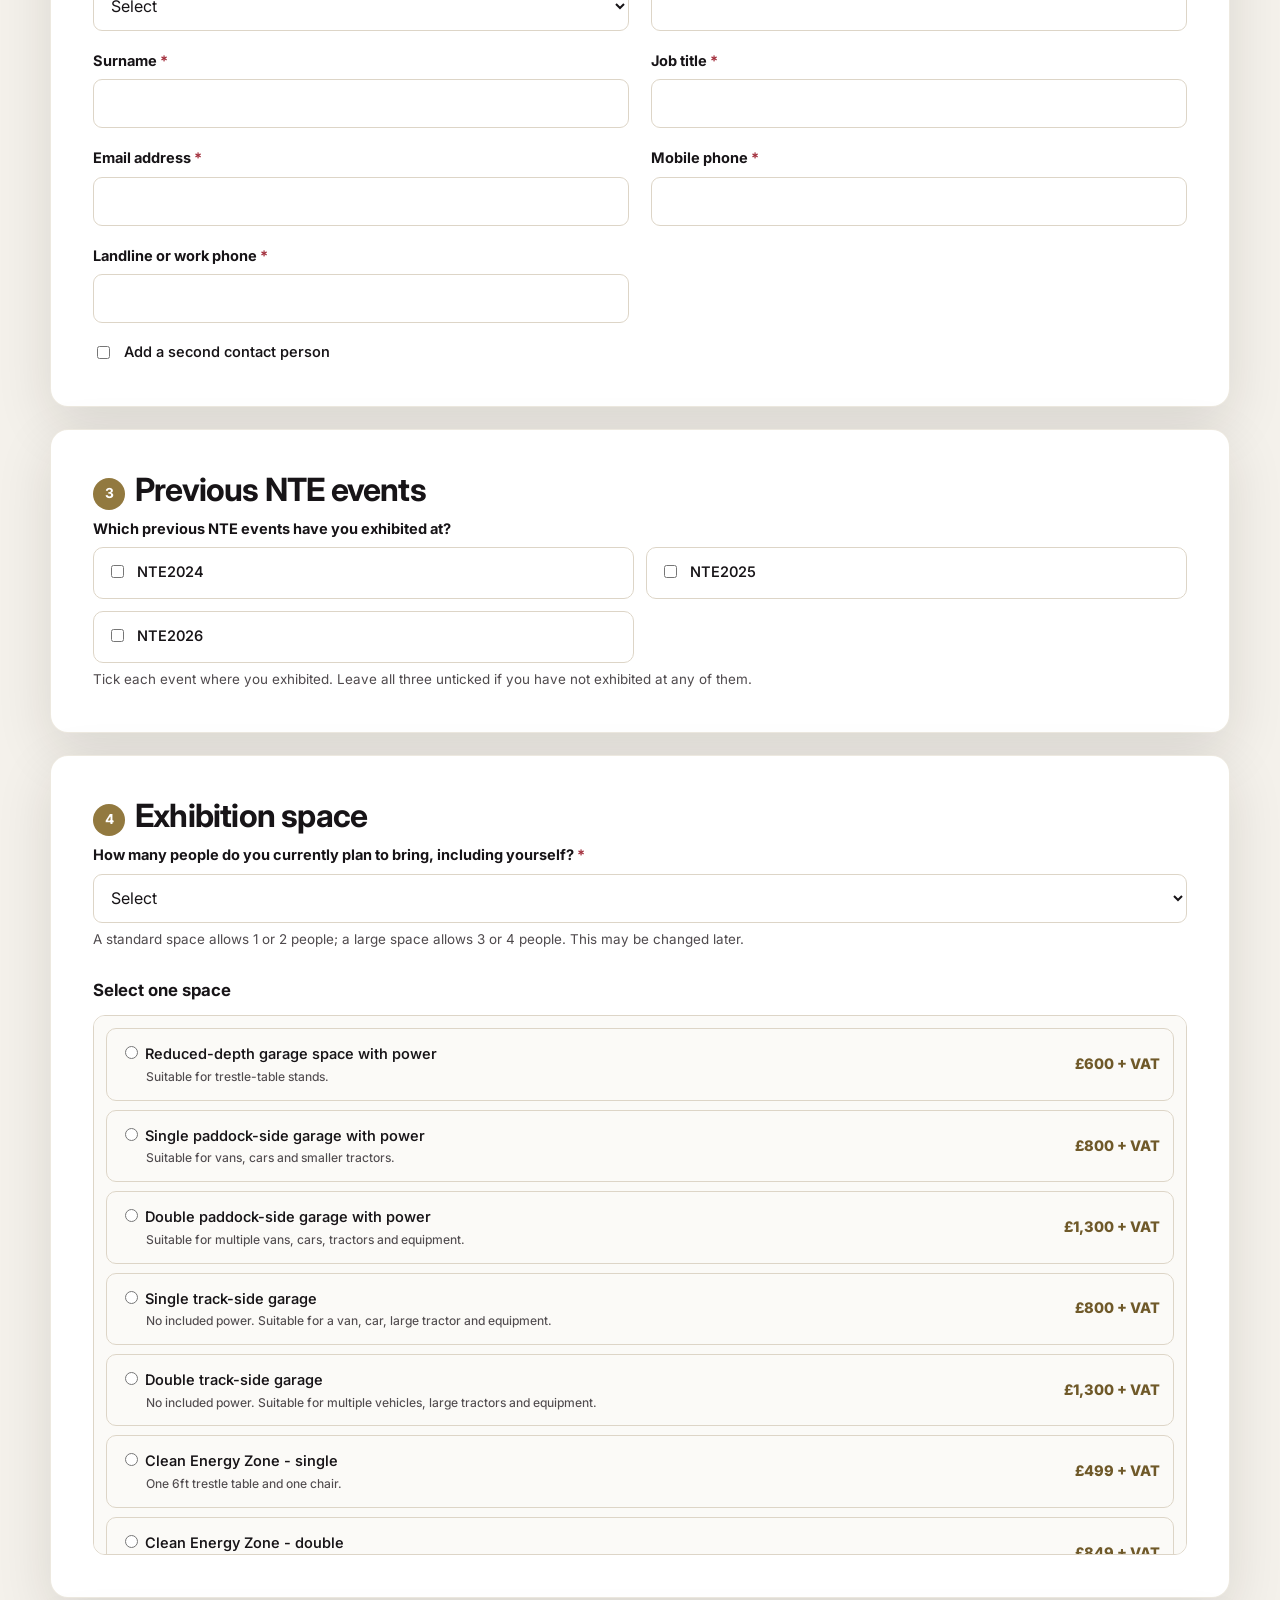
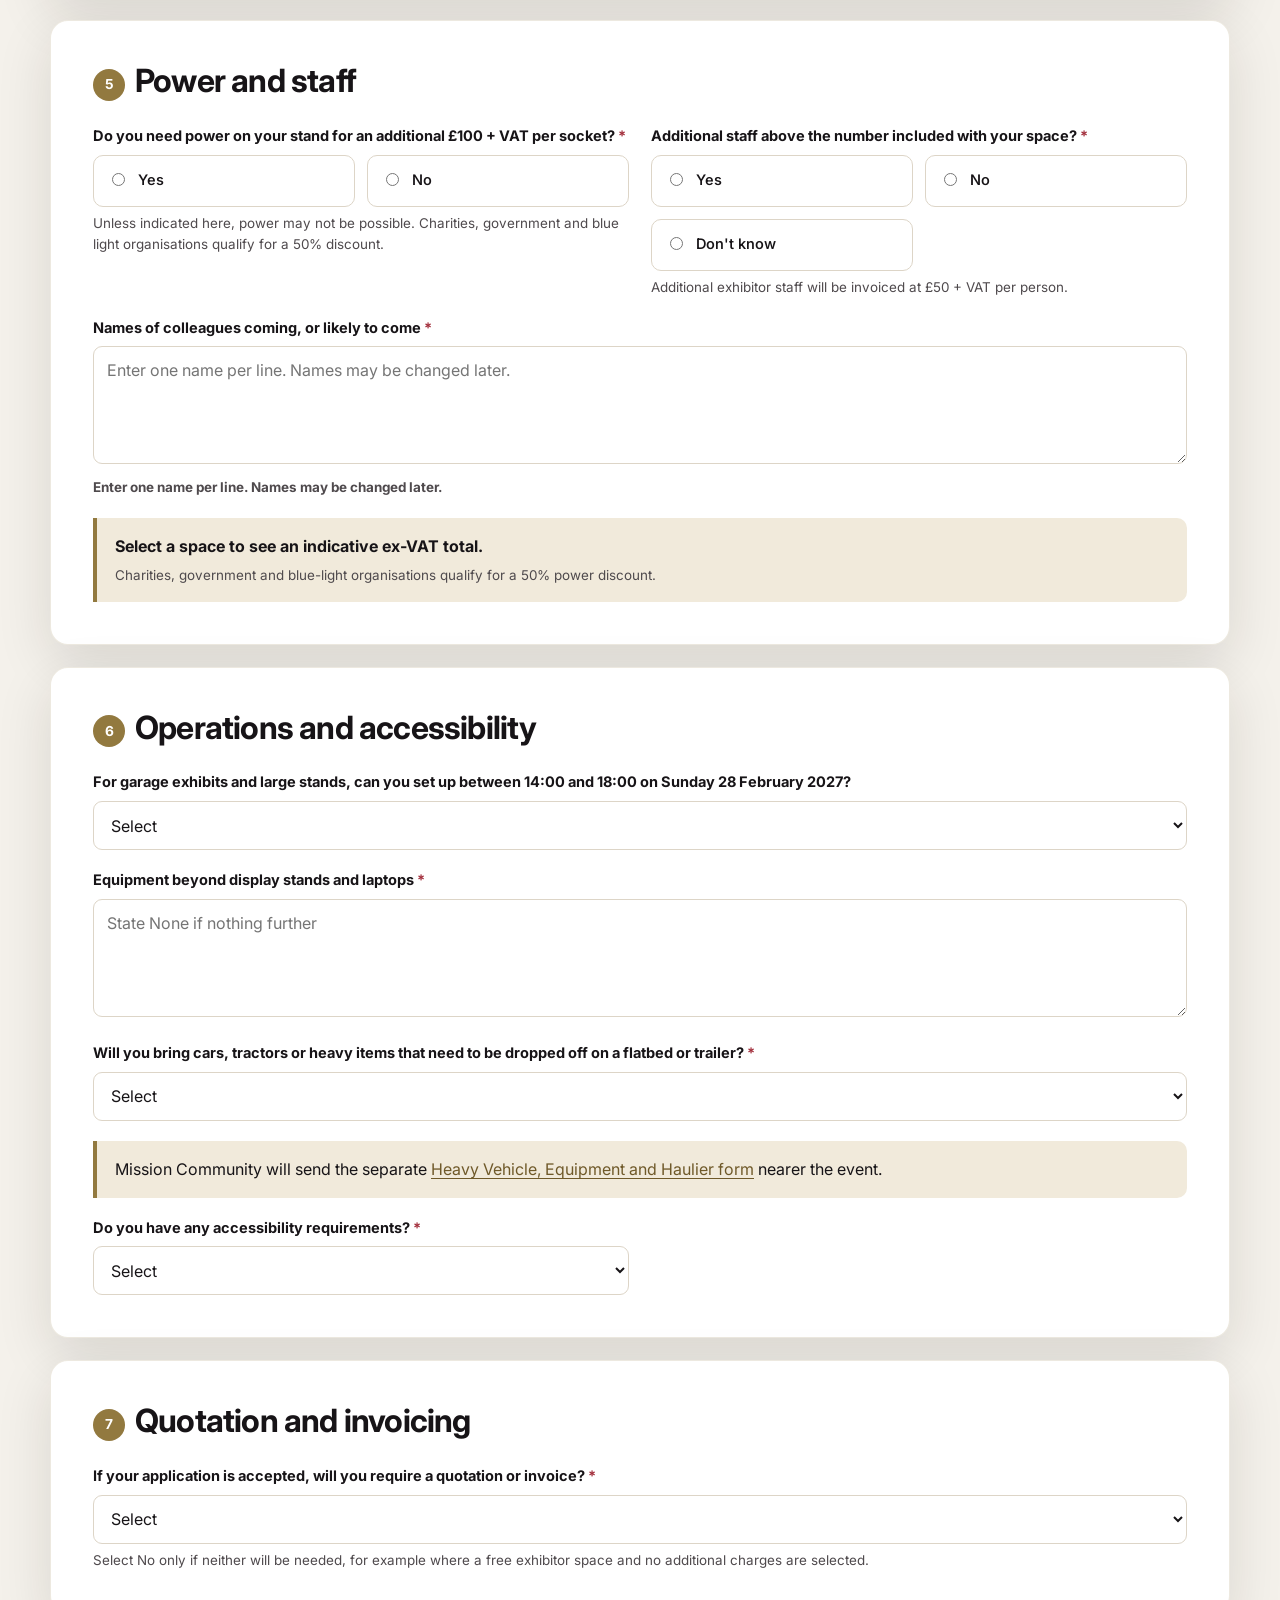
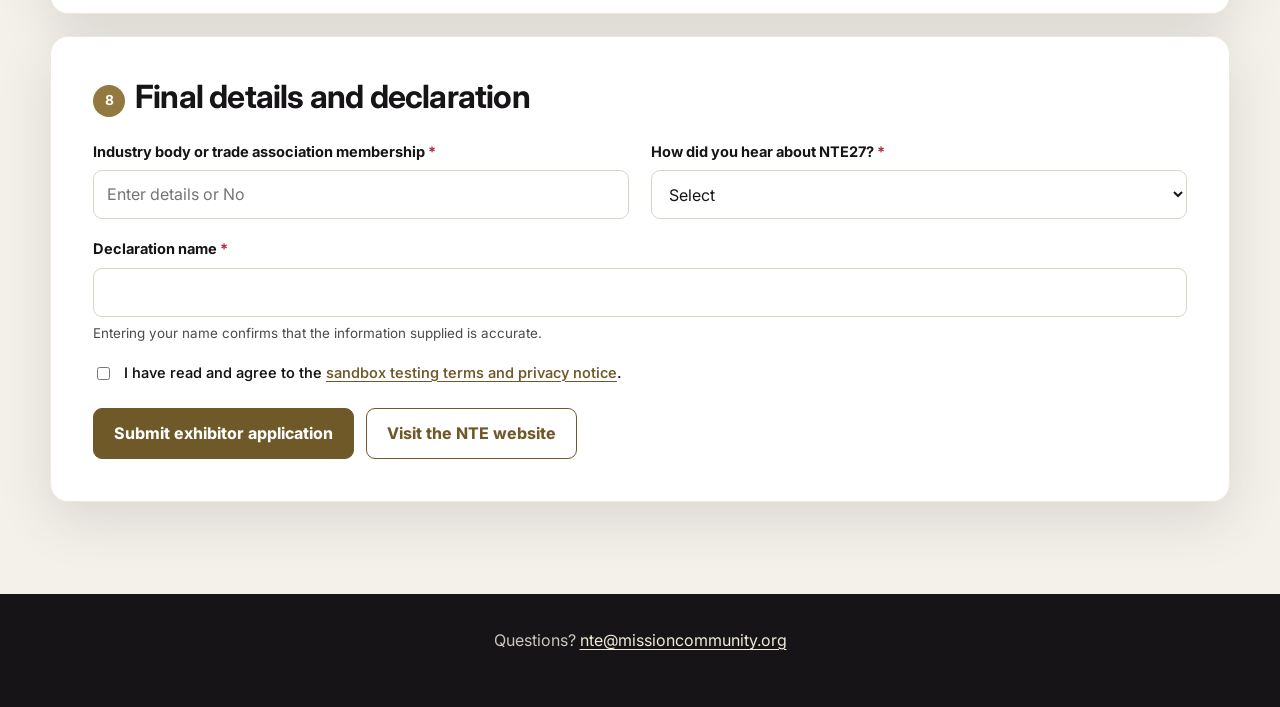
==== commit 7a3deb20: "Enforce copied-field limits and refresh assets" ====
--- a/exhibitor-application.html
+++ b/exhibitor-application.html
@@ -7,7 +7,7 @@
   <link rel="preconnect" href="https://fonts.googleapis.com">
   <link rel="preconnect" href="https://fonts.gstatic.com" crossorigin>
   <link href="https://fonts.googleapis.com/css2?family=Inter:wght@400;550;650;750;800&amp;display=swap" rel="stylesheet">
-  <link rel="stylesheet" href="assets/styles.css?v=20260811-1">
+  <link rel="stylesheet" href="assets/styles.css?v=20260815-2">
 </head>
 <body>
   <header class="site-header">
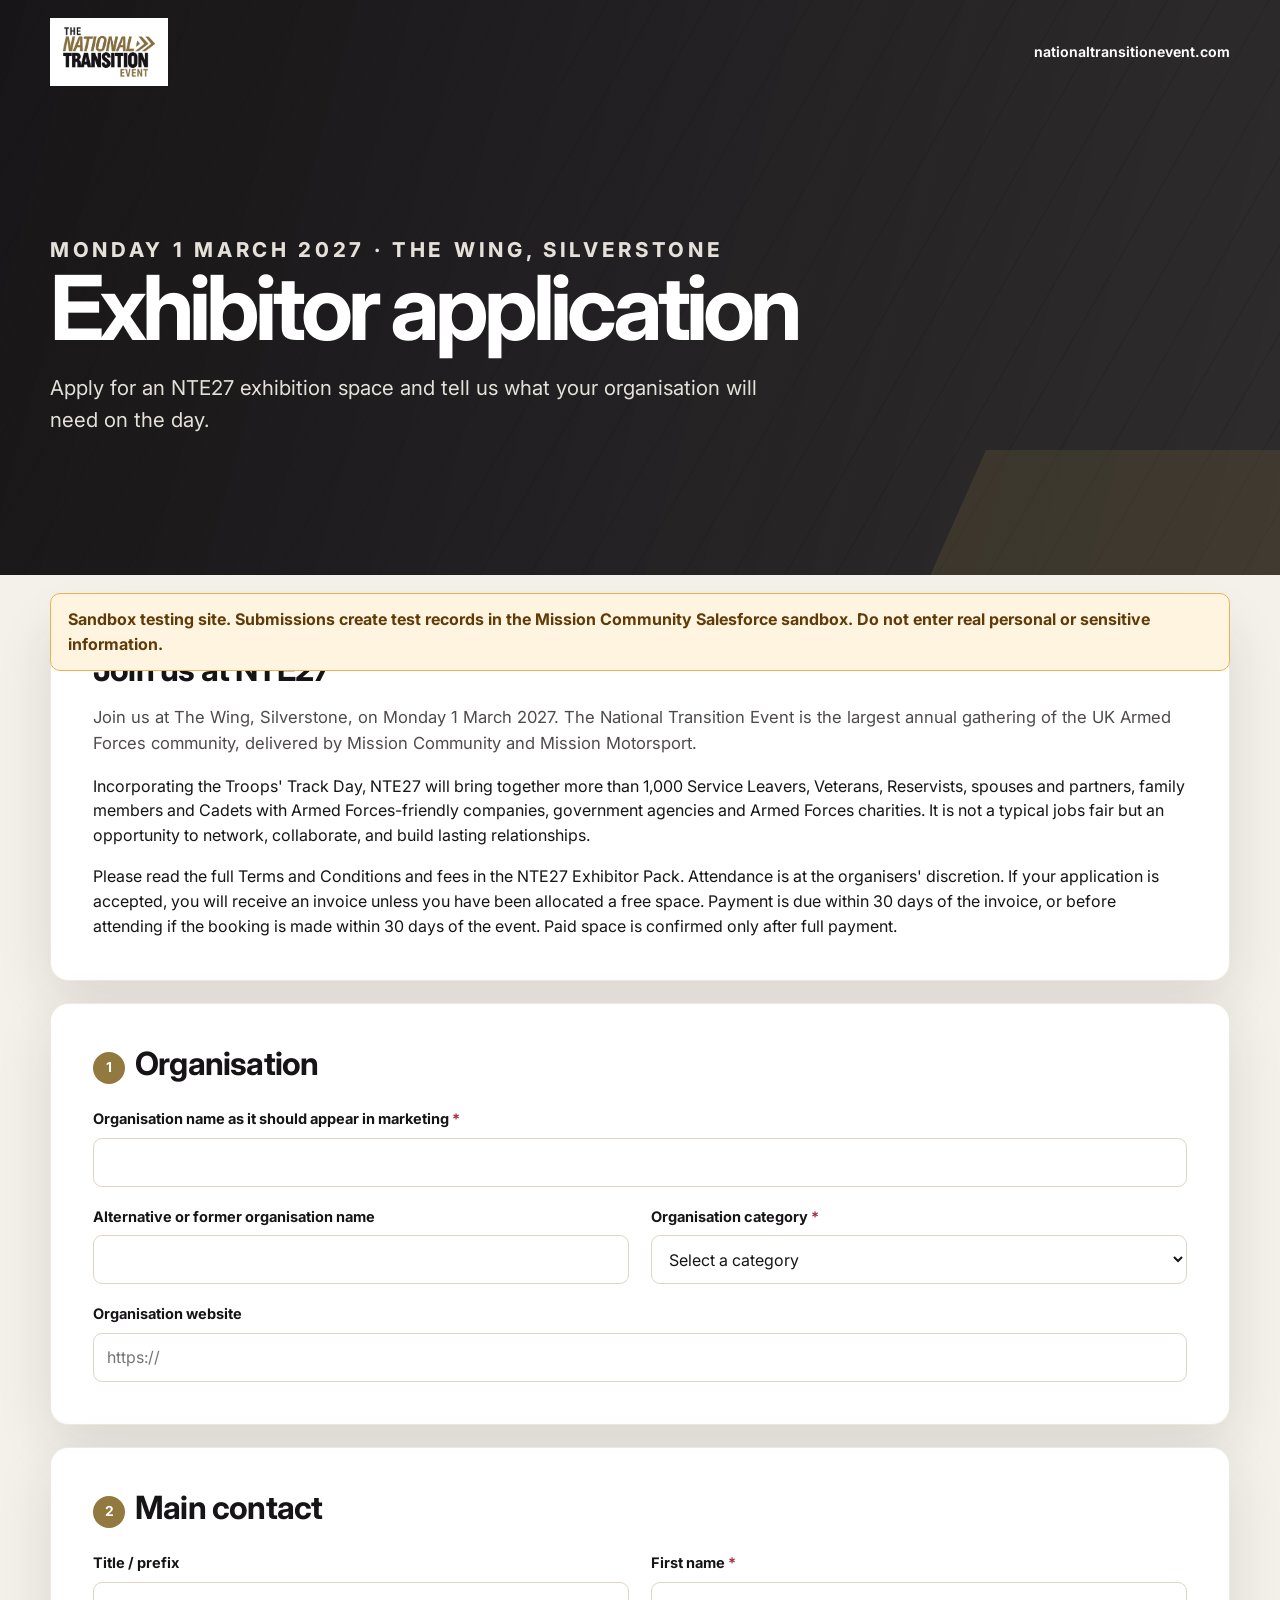
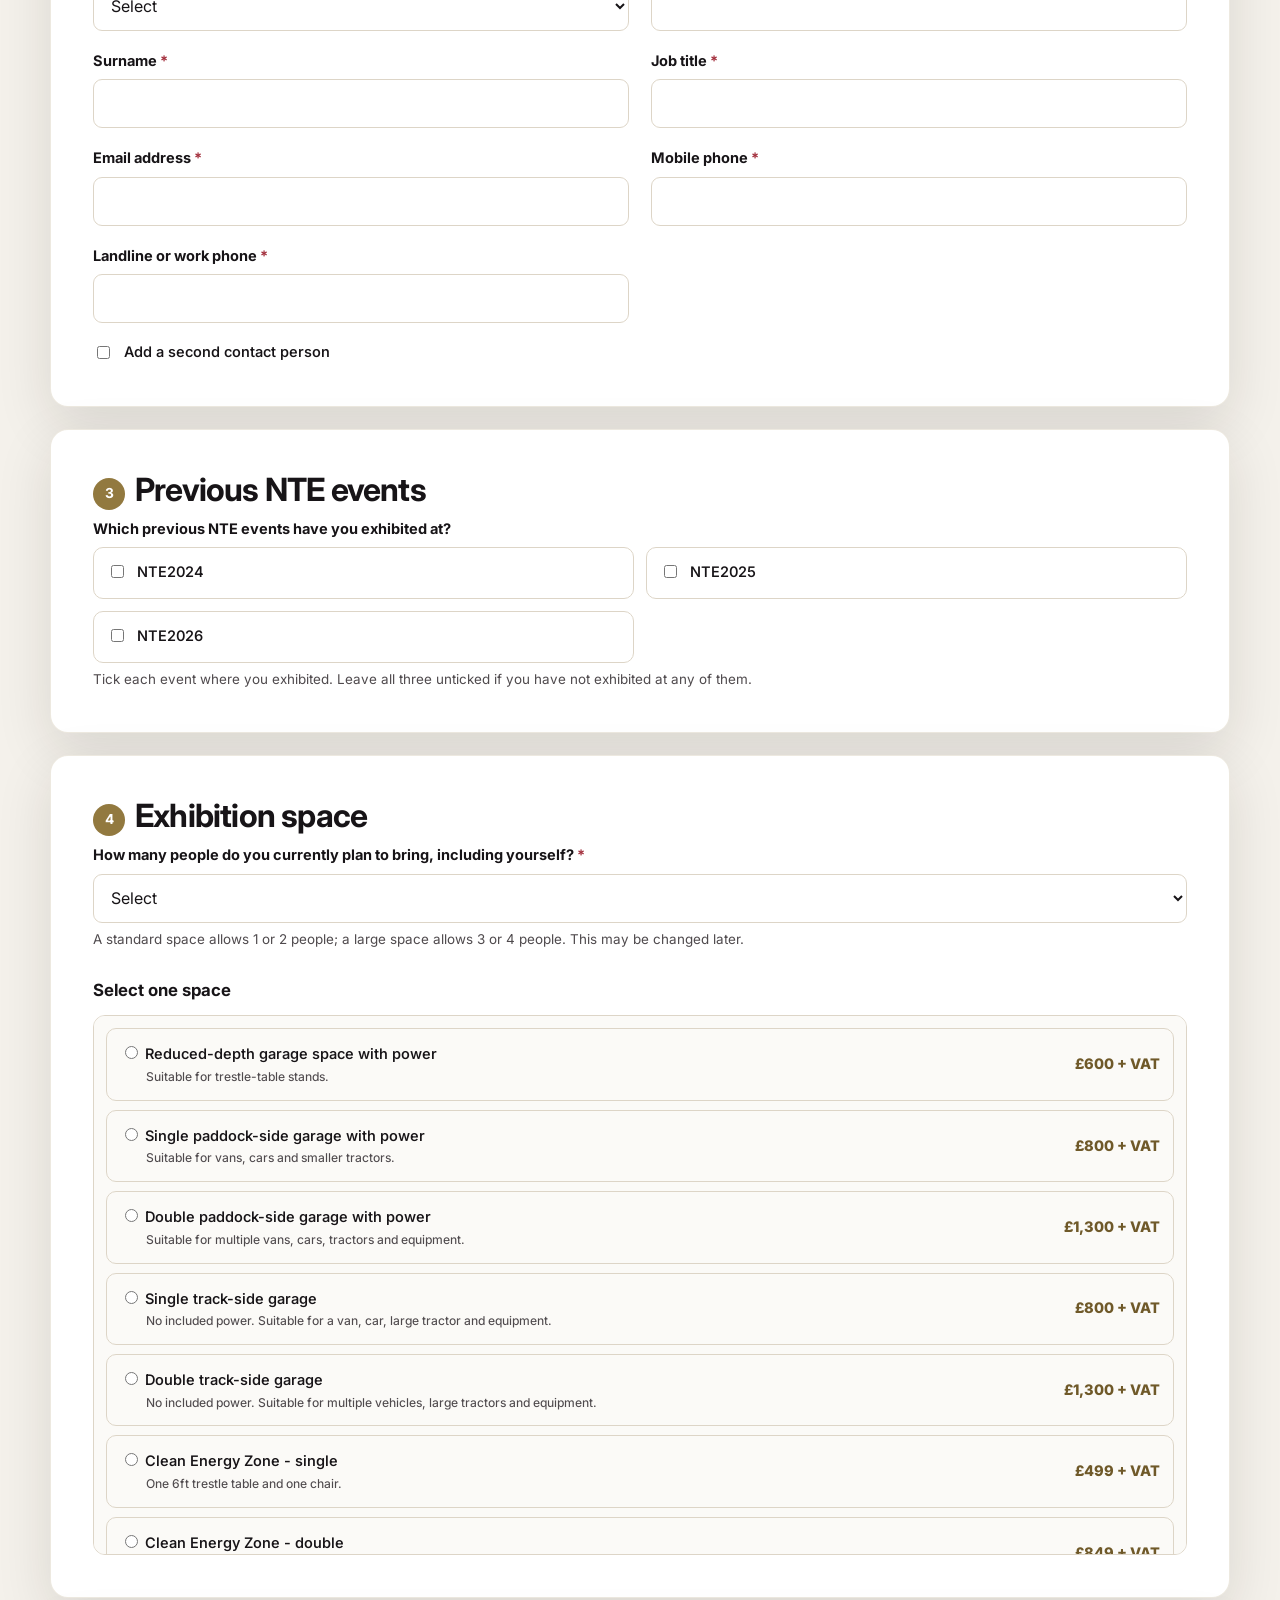
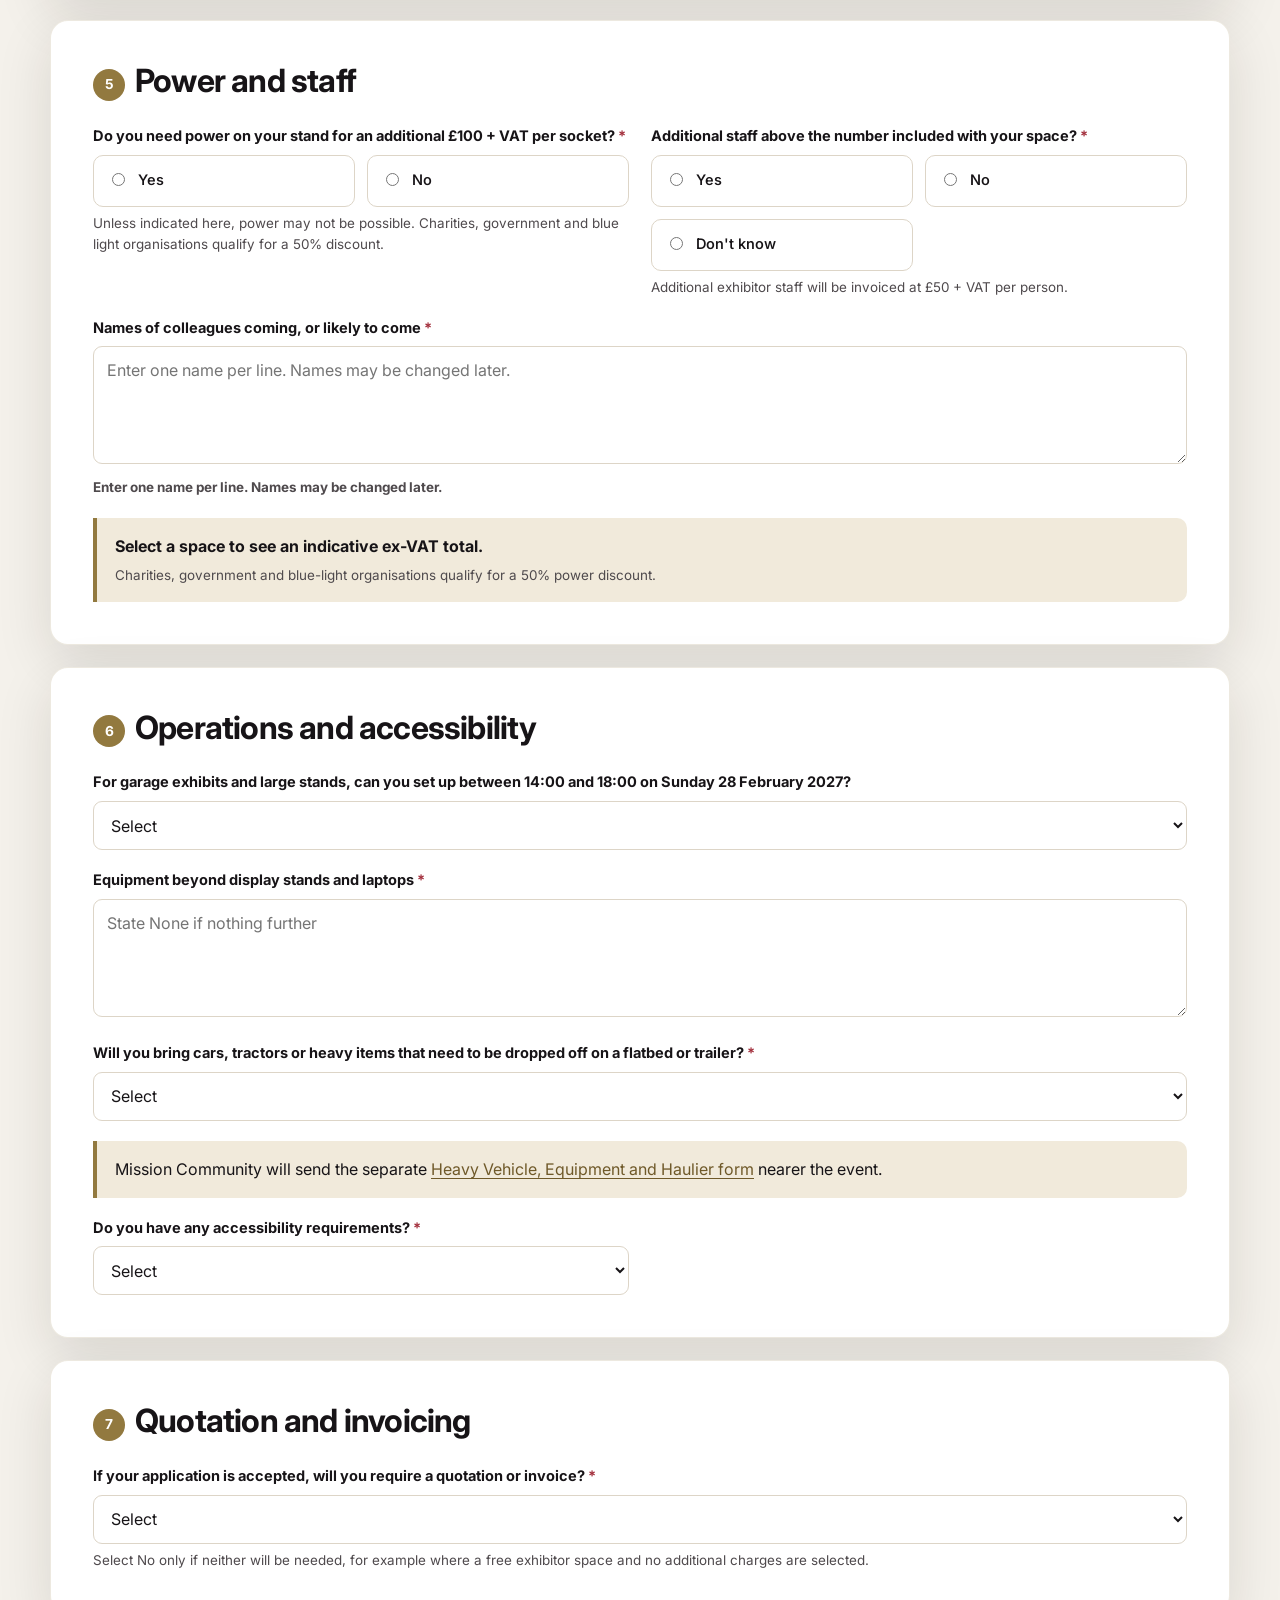
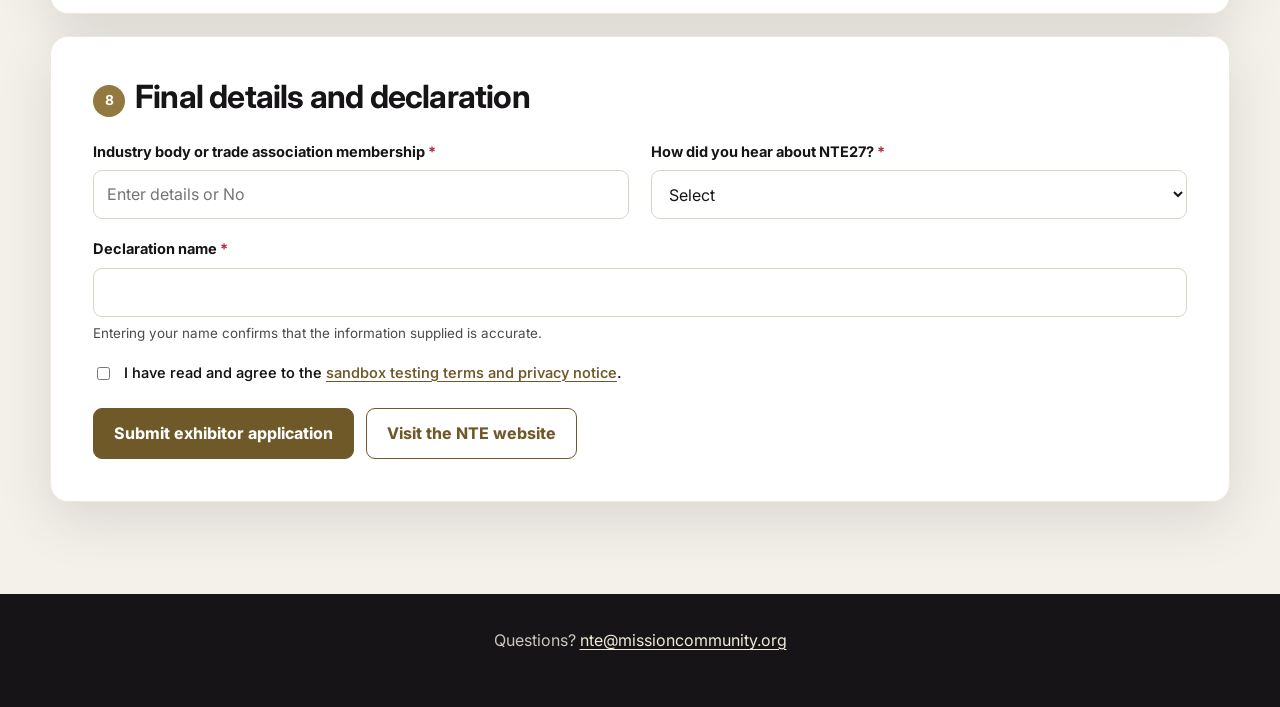
==== commit e96fadf7: "Publish all NTE forms with isolated lead source" ====
--- a/exhibitor-application.html
+++ b/exhibitor-application.html
@@ -16,7 +16,7 @@
   </header>
 
   <main class="page-shell">
-    <form class="main-column" data-web-to-lead data-form-kind="exhibitor" data-lead-source="Web" data-confirmation-preview="Thank you. We have received your NTE27 exhibitor application. This acknowledgement confirms receipt only; your application has not yet been approved. The NTE team will contact you after review.">
+    <form class="main-column" data-web-to-lead data-form-kind="exhibitor" data-lead-source="Customer Event" data-confirmation-preview="Thank you. We have received your NTE27 exhibitor application. This acknowledgement confirms receipt only; your application has not yet been approved. The NTE team will contact you after review.">
       <input type="hidden" value="Exhibitor Application" data-sf-field="Web_Form_Type__c">
       <input type="hidden" value="exhibitor-application-v2" data-sf-field="Form_Version__c">
       <input type="hidden" data-sf-field="NTE_Event_Code__c">
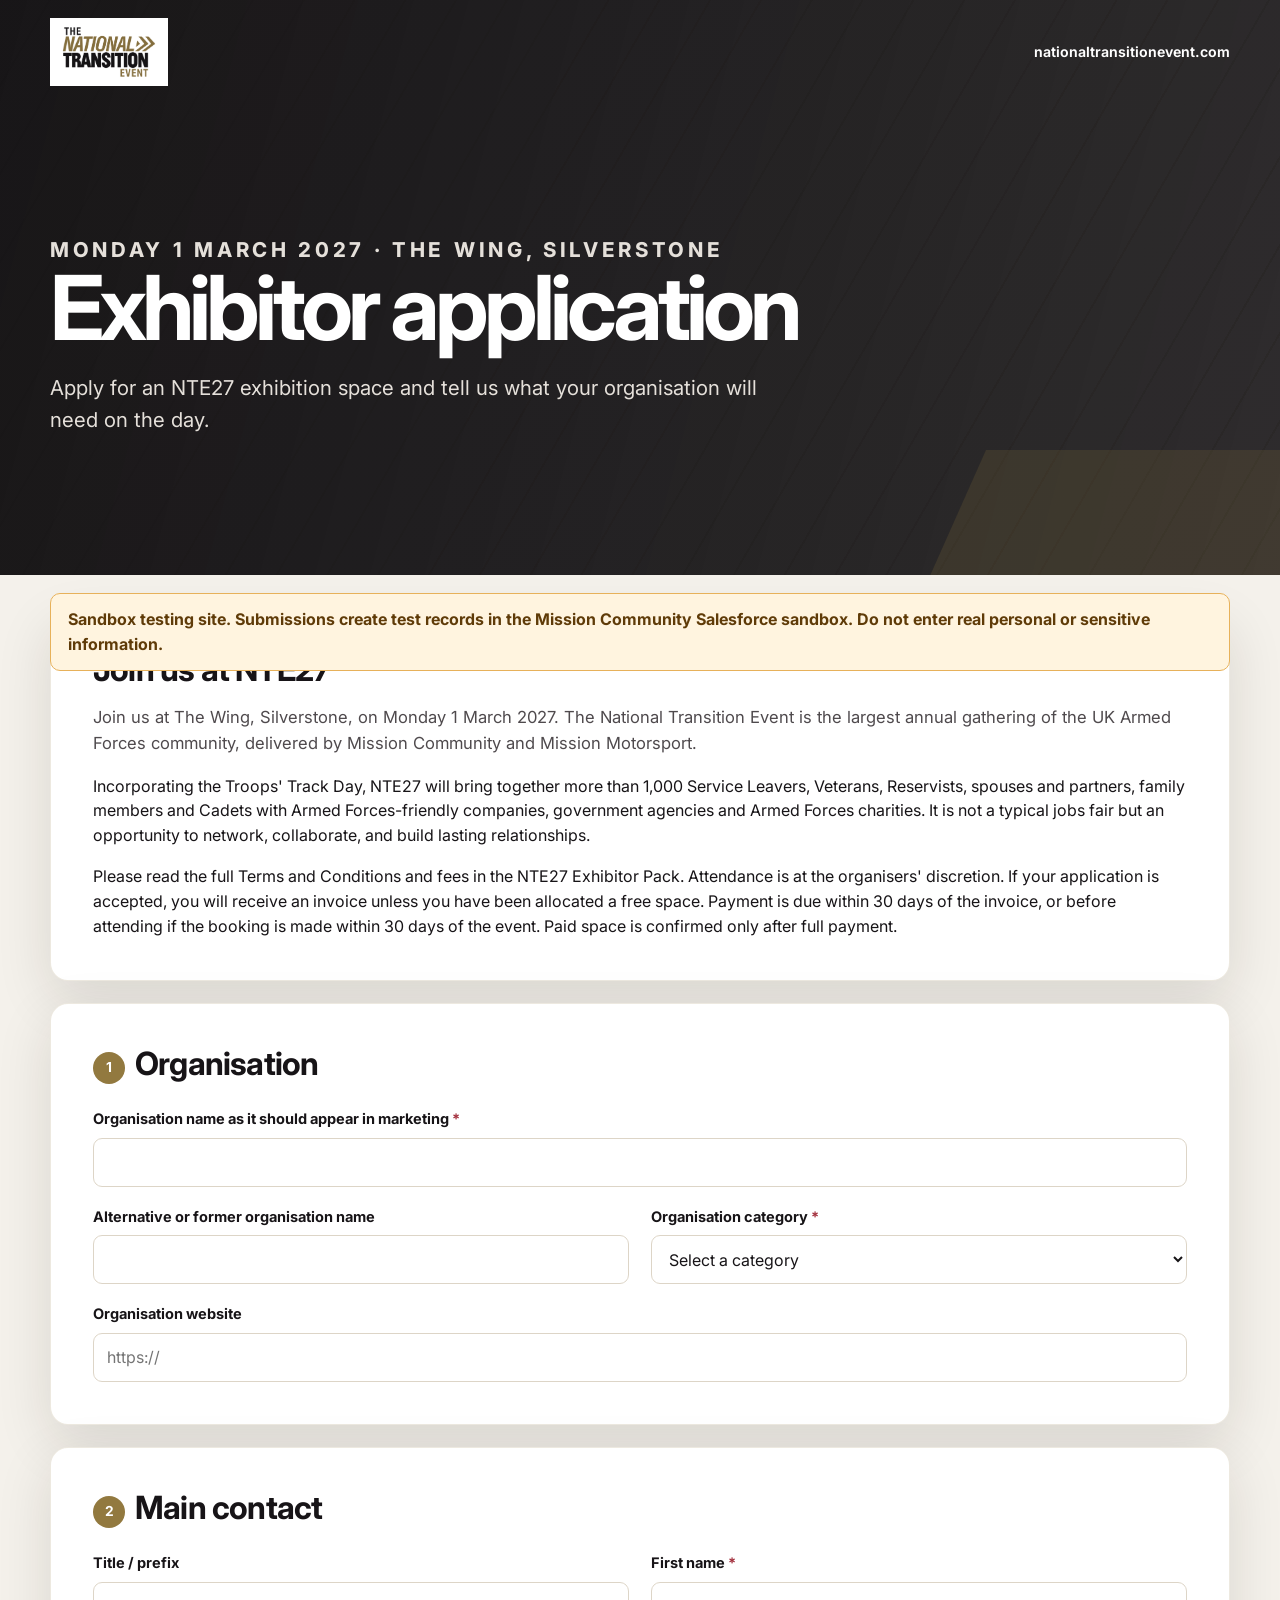
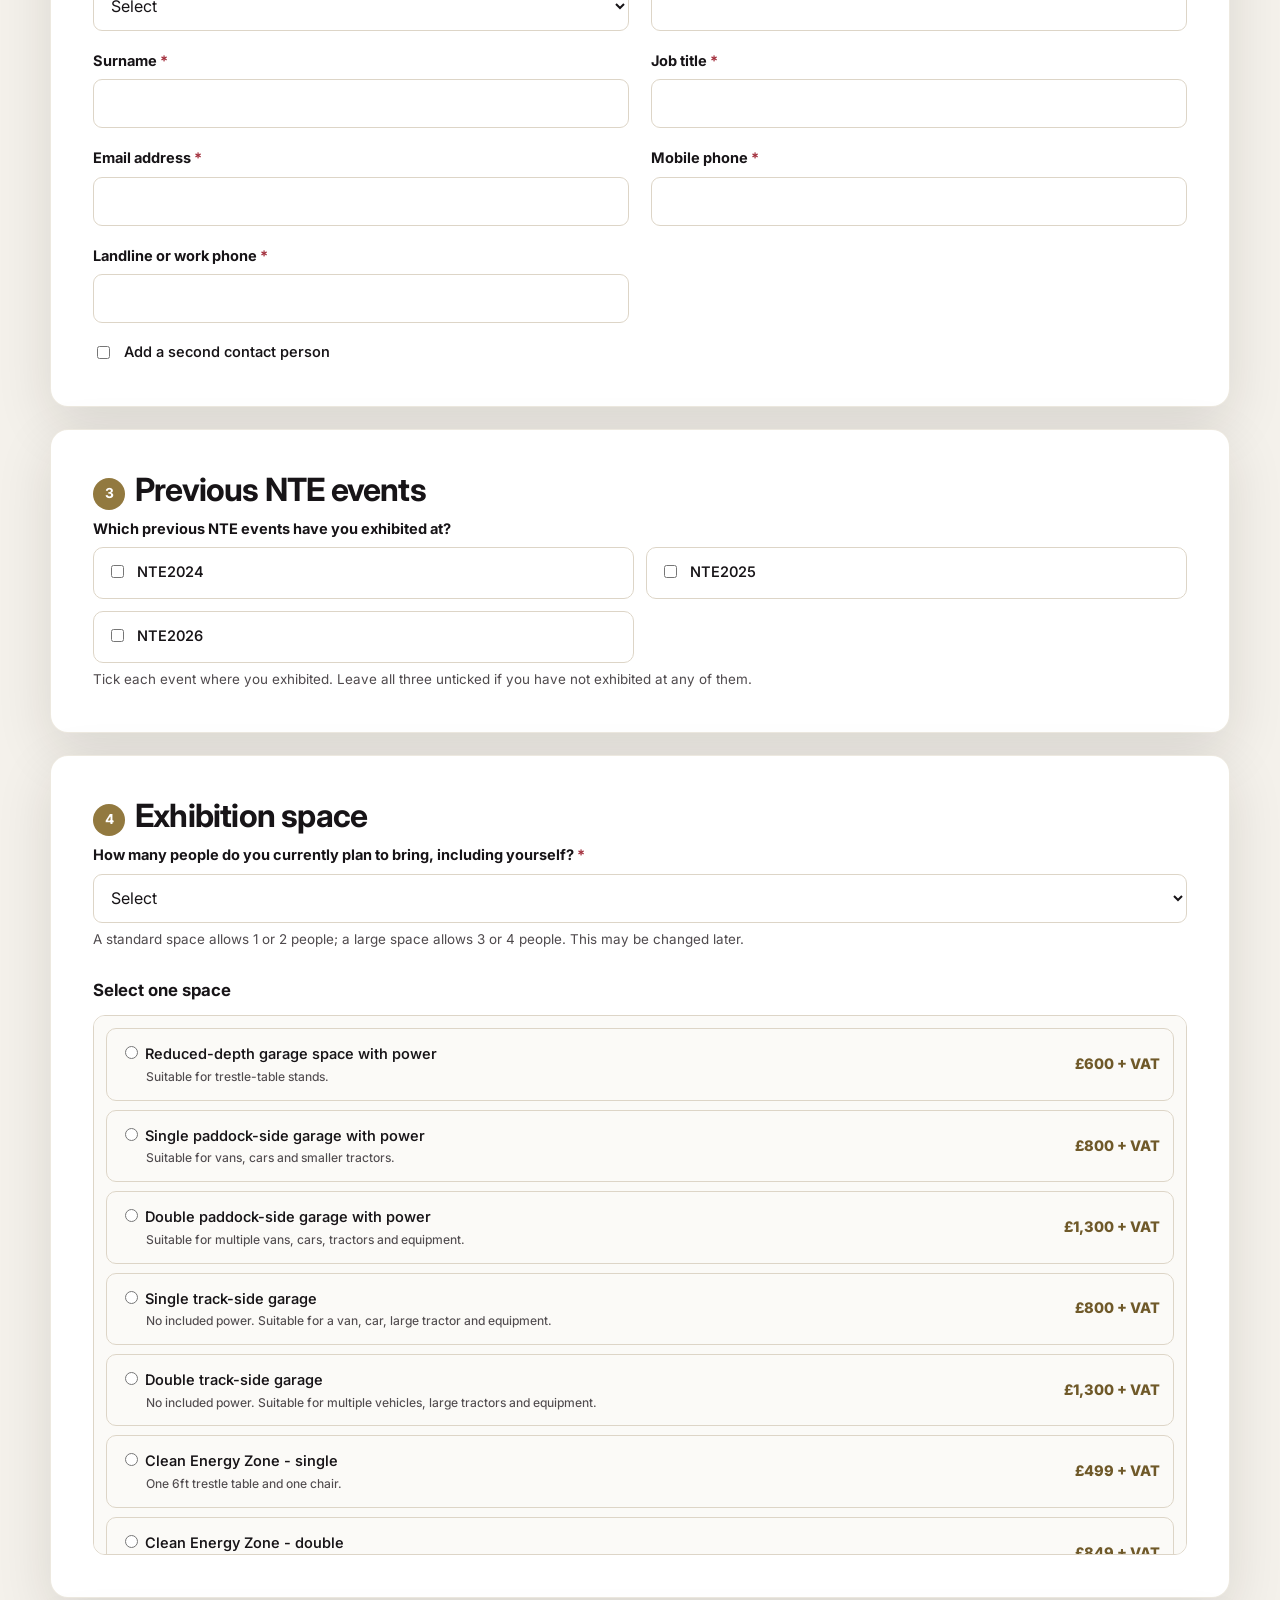
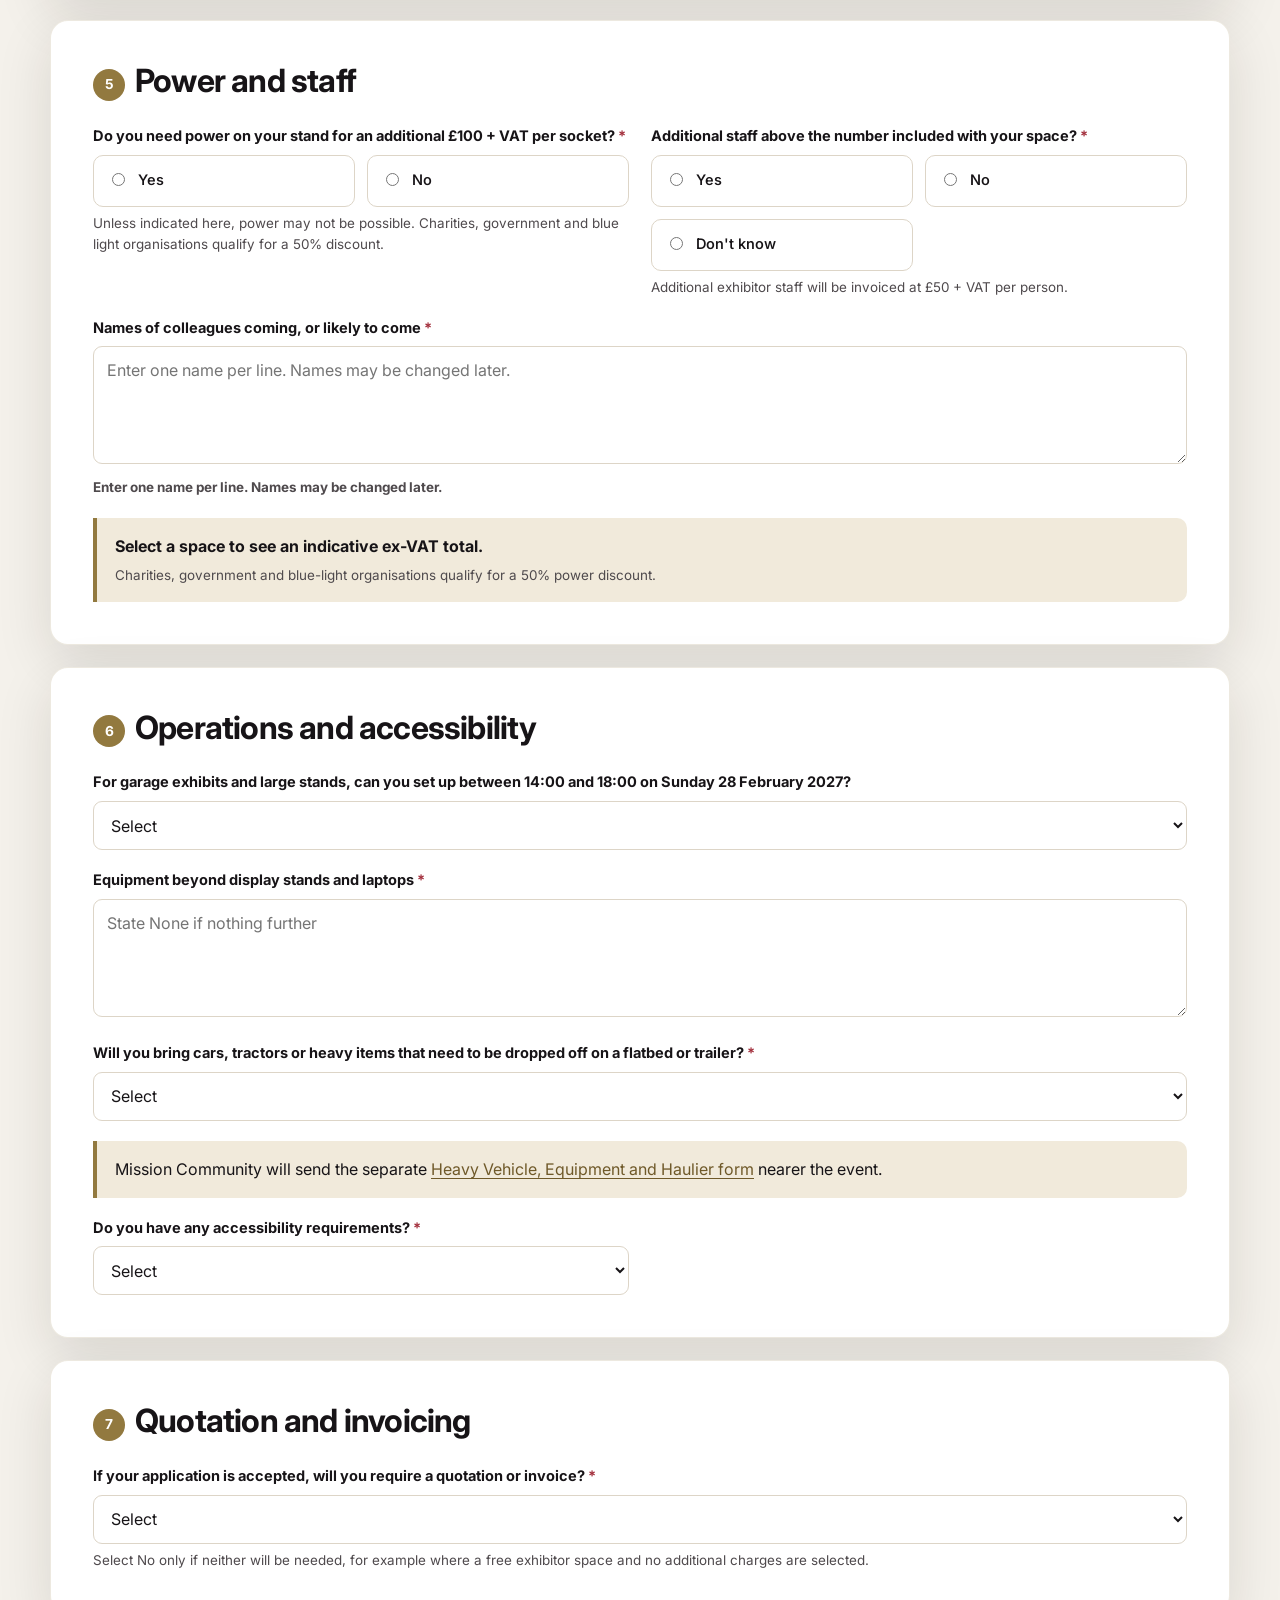
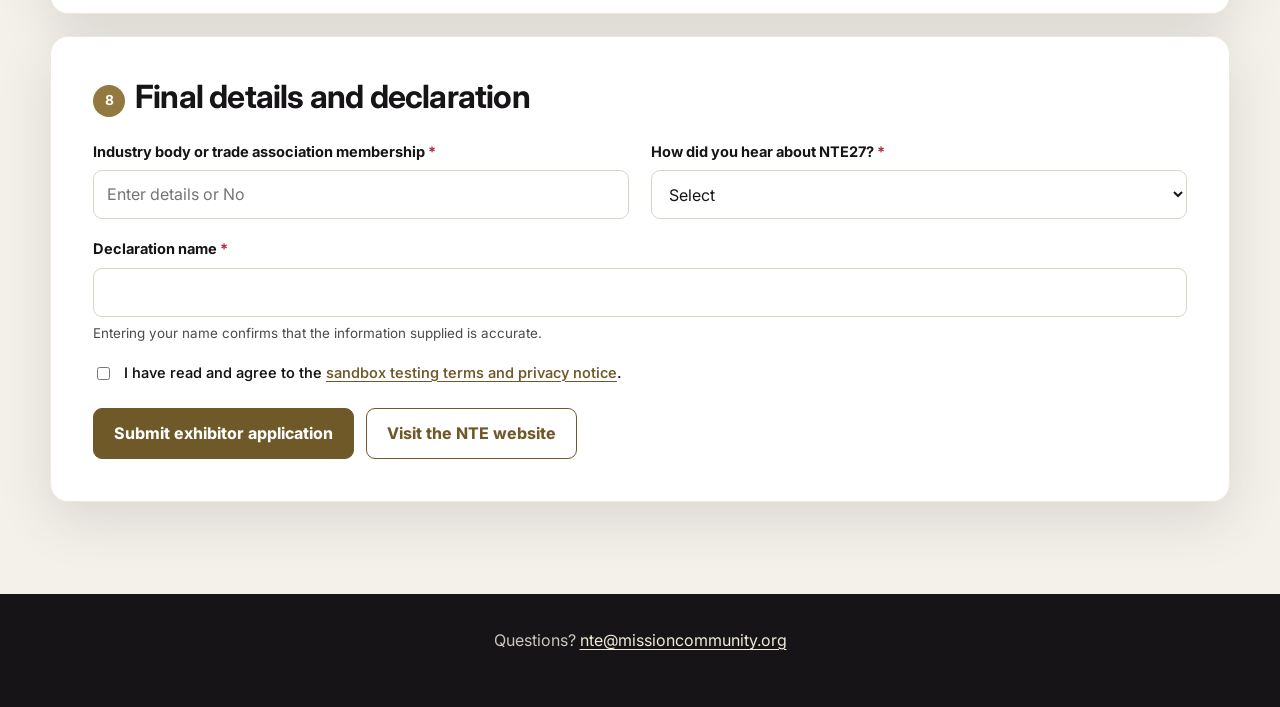
==== commit 31906028: "Publish calculated pricing and exhibitor interest form" ====
--- a/exhibitor-application.html
+++ b/exhibitor-application.html
@@ -7,7 +7,7 @@
   <link rel="preconnect" href="https://fonts.googleapis.com">
   <link rel="preconnect" href="https://fonts.gstatic.com" crossorigin>
   <link href="https://fonts.googleapis.com/css2?family=Inter:wght@400;550;650;750;800&amp;display=swap" rel="stylesheet">
-  <link rel="stylesheet" href="assets/styles.css?v=20260815-2">
+  <link rel="stylesheet" href="assets/styles.css?v=20260817-1">
 </head>
 <body>
   <header class="site-header">
@@ -18,12 +18,22 @@
   <main class="page-shell">
     <form class="main-column" data-web-to-lead data-form-kind="exhibitor" data-lead-source="Customer Event" data-confirmation-preview="Thank you. We have received your NTE27 exhibitor application. This acknowledgement confirms receipt only; your application has not yet been approved. The NTE team will contact you after review.">
       <input type="hidden" value="Exhibitor Application" data-sf-field="Web_Form_Type__c">
-      <input type="hidden" value="exhibitor-application-v2" data-sf-field="Form_Version__c">
+      <input type="hidden" value="exhibitor-application-v3" data-sf-field="Form_Version__c">
       <input type="hidden" data-sf-field="NTE_Event_Code__c">
       <input type="hidden" data-sf-field="Booking_Reference__c">
       <input type="hidden" data-combine-fields="contact-first-name,contact-last-name" data-sf-field="Event_Contact_Name__c">
       <input type="hidden" data-copy-value-from="email" data-sf-field="Event_Contact_Email__c">
       <input type="hidden" data-copy-value-from="job-title" data-sf-field="Event_Contact_Title__c">
+      <input type="hidden" value="0" data-sf-field="Sponsor_Package_Total__c">
+      <input type="hidden" value="0" data-sf-field="Exhibitor_Space_Price__c">
+      <input type="hidden" value="0" data-sf-field="Power_Socket_Unit_Price__c">
+      <input type="hidden" value="0" data-sf-field="Power_Socket_Total__c">
+      <input type="hidden" value="0" data-sf-field="Additional_Staff_Unit_Price__c">
+      <input type="hidden" value="0" data-sf-field="Additional_Staff_Total__c">
+      <input type="hidden" value="0" data-sf-field="Listed_Price_Total__c">
+      <input type="hidden" value="0" data-sf-field="Price_On_Request__c">
+      <input type="hidden" value="Calculated" data-sf-field="Pricing_Status__c">
+      <input type="hidden" value="NTE27-2026-08-17" data-sf-field="Pricing_Version__c">
 
       <section class="card">
         <h2>Join us at NTE27</h2>
@@ -174,6 +184,6 @@
   </main>
 
   <footer class="site-footer">Questions? <a href="mailto:nte@missioncommunity.org">nte@missioncommunity.org</a></footer>
-  <script src="assets/config.js?v=20260815-2"></script><script src="assets/forms.js?v=20260815-2"></script>
+  <script src="assets/config.js?v=20260817-1"></script><script src="assets/forms.js?v=20260817-1"></script>
 </body>
 </html>
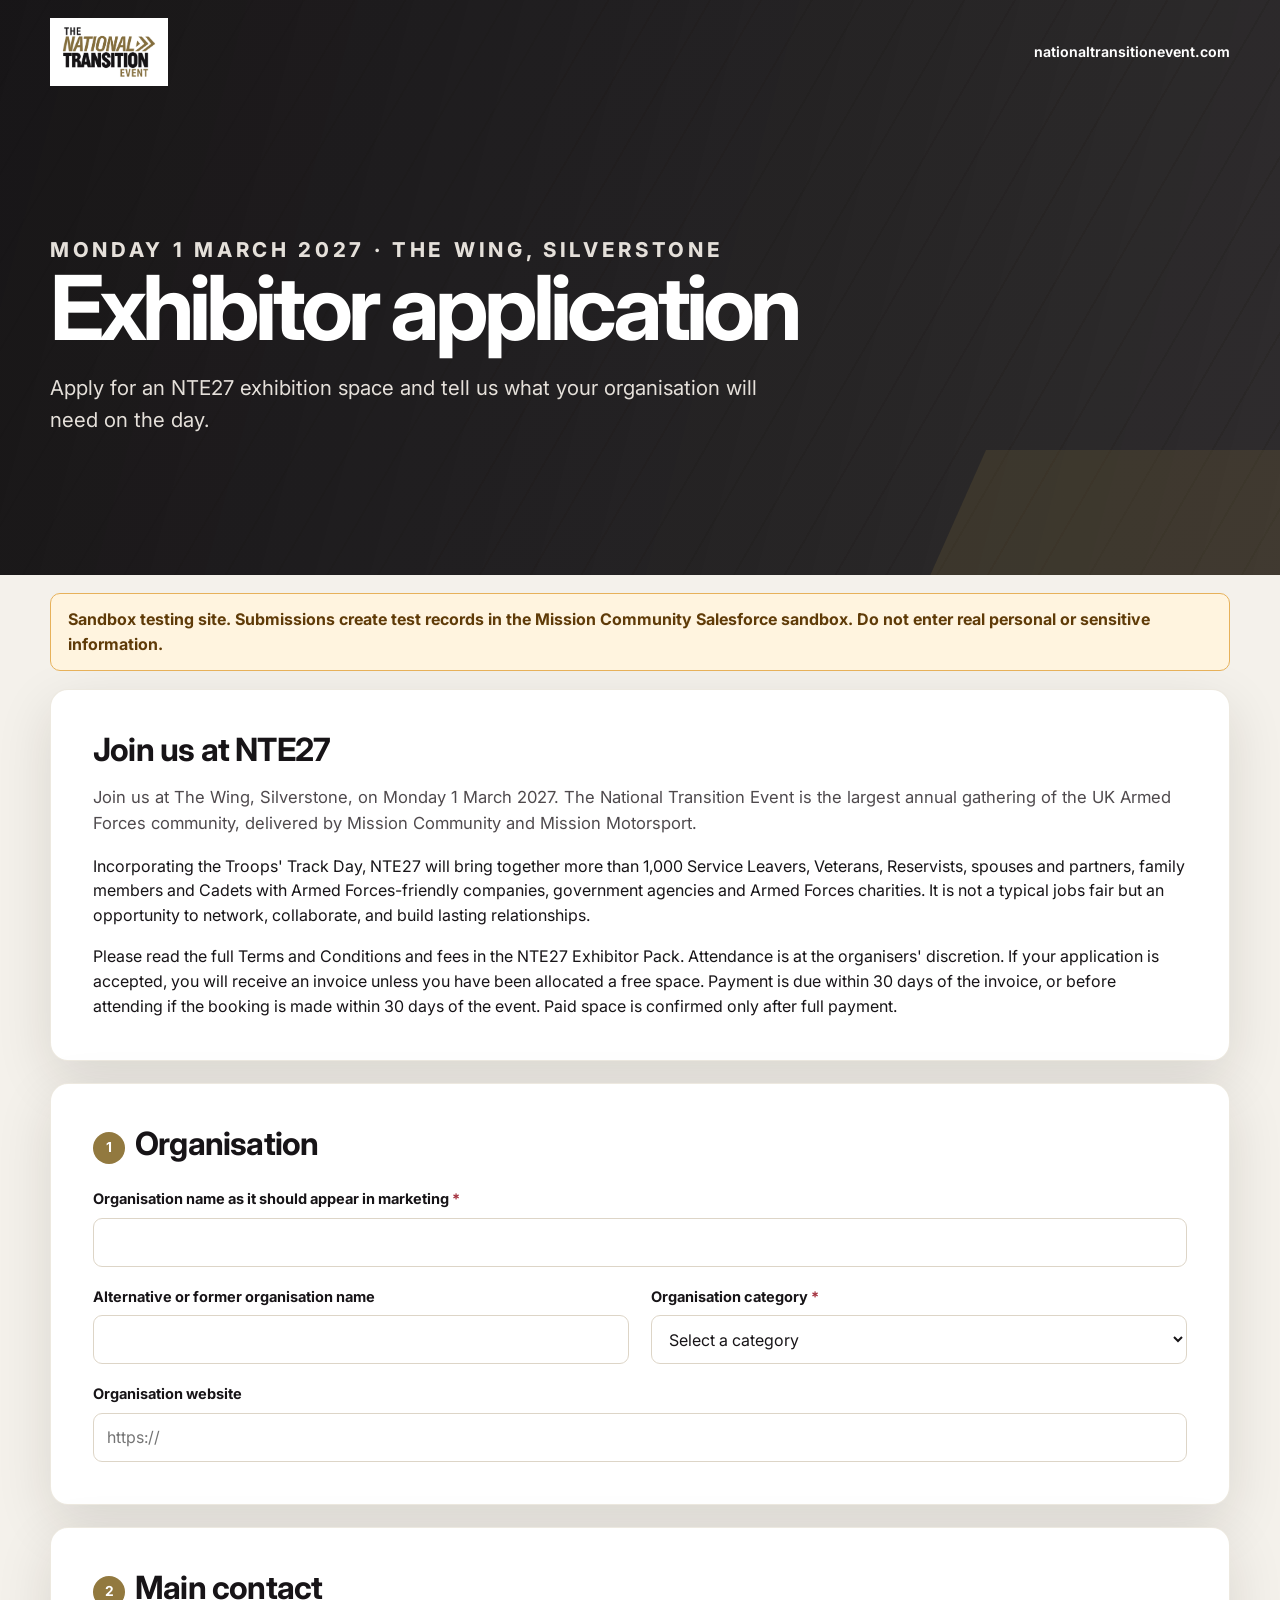
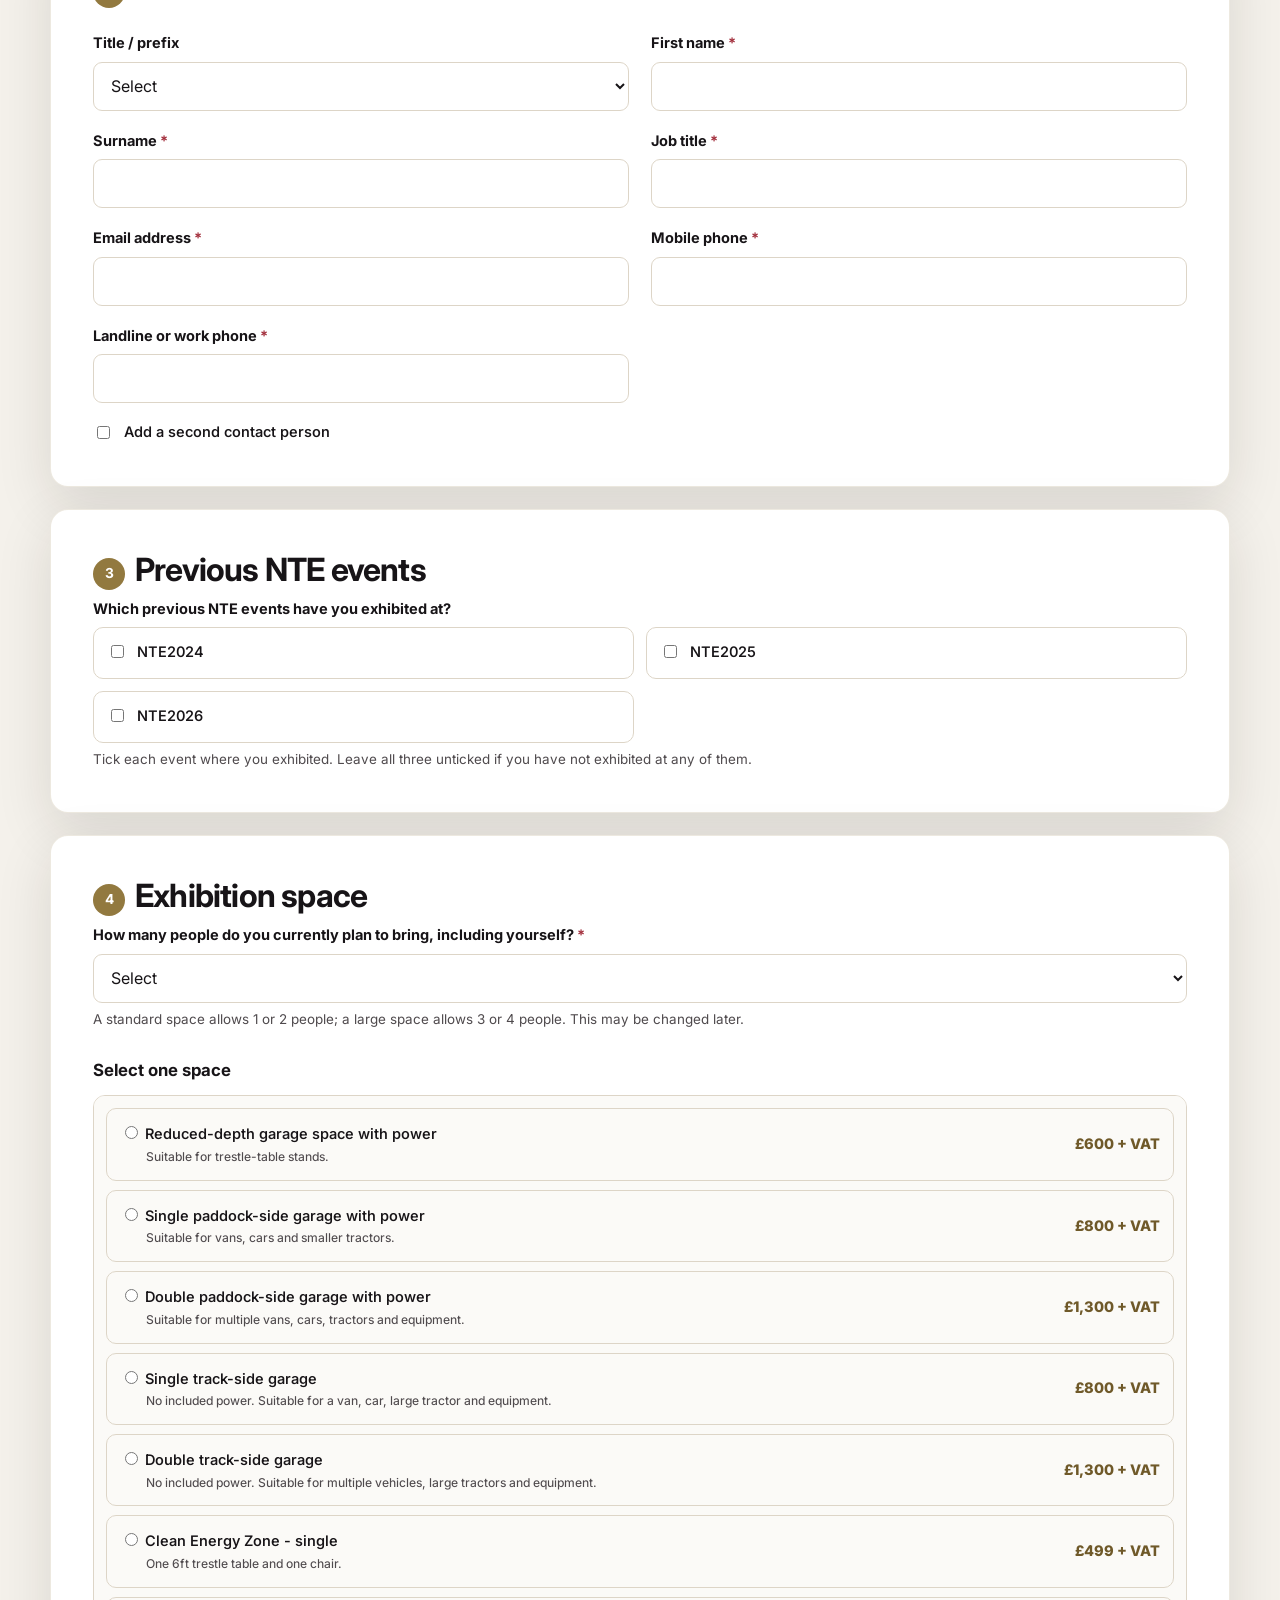
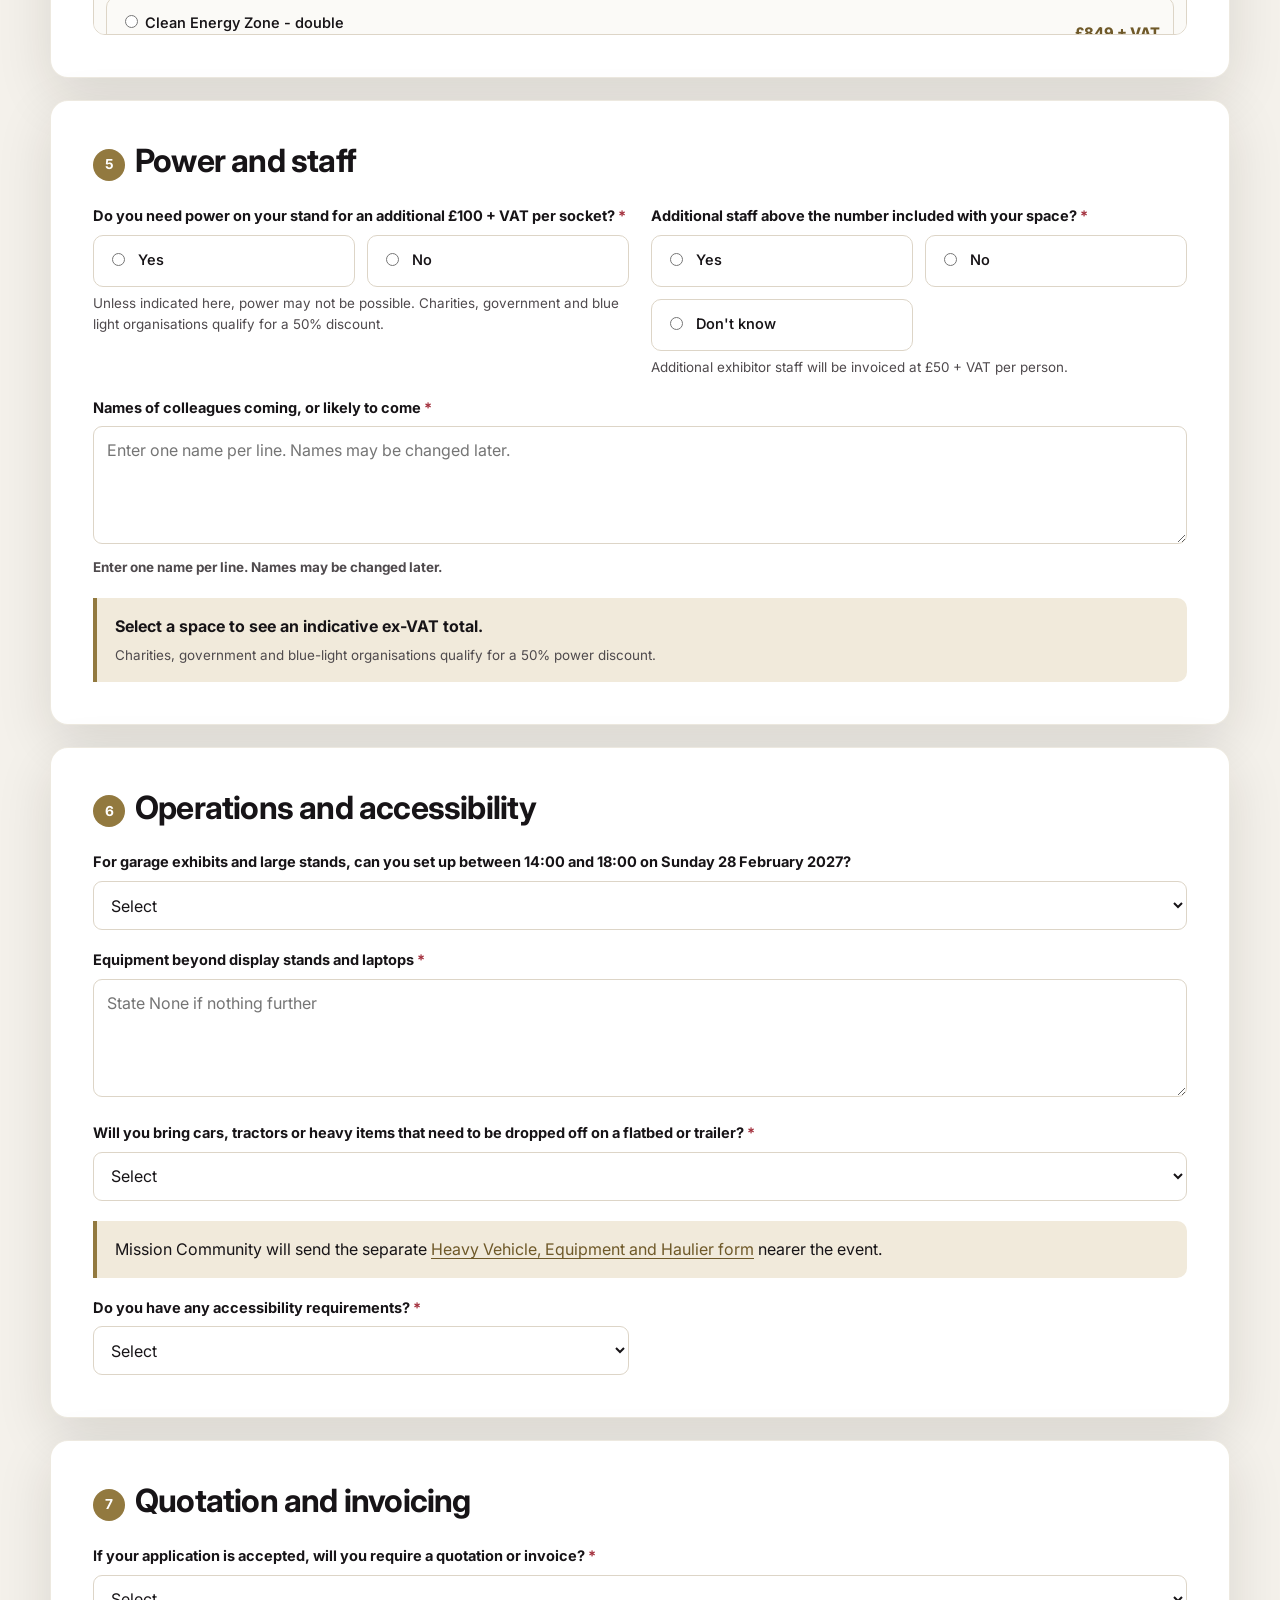
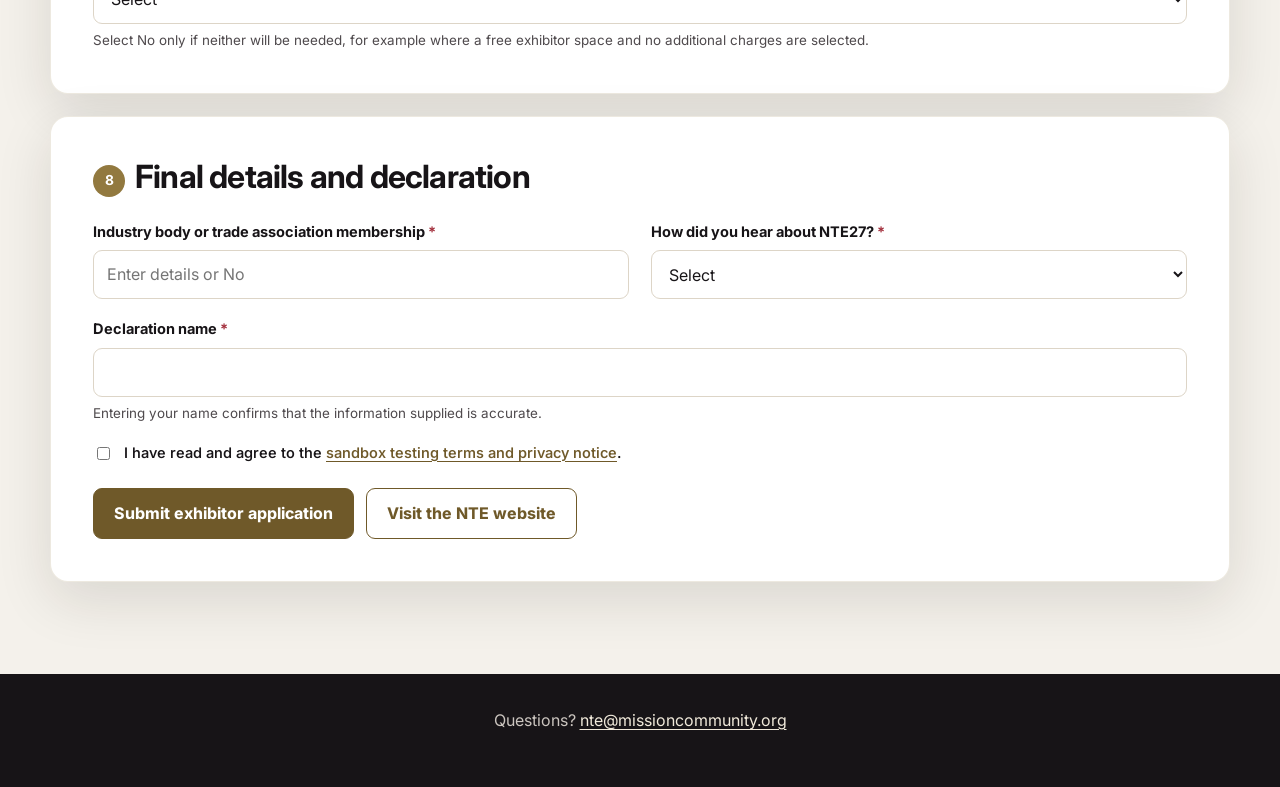
==== commit 55a79df9: "Fix sandbox notice overlap across form layouts" ====
--- a/exhibitor-application.html
+++ b/exhibitor-application.html
@@ -7,7 +7,7 @@
   <link rel="preconnect" href="https://fonts.googleapis.com">
   <link rel="preconnect" href="https://fonts.gstatic.com" crossorigin>
   <link href="https://fonts.googleapis.com/css2?family=Inter:wght@400;550;650;750;800&amp;display=swap" rel="stylesheet">
-  <link rel="stylesheet" href="assets/styles.css?v=20260817-1">
+  <link rel="stylesheet" href="assets/styles.css?v=20260817-2">
 </head>
 <body>
   <header class="site-header">
@@ -184,6 +184,6 @@
   </main>
 
   <footer class="site-footer">Questions? <a href="mailto:nte@missioncommunity.org">nte@missioncommunity.org</a></footer>
-  <script src="assets/config.js?v=20260817-1"></script><script src="assets/forms.js?v=20260817-1"></script>
+  <script src="assets/config.js?v=20260817-2"></script><script src="assets/forms.js?v=20260817-2"></script>
 </body>
 </html>
--- a/assets/styles.css
+++ b/assets/styles.css
@@ -60,6 +60,7 @@
 
 .page-shell { position: relative; z-index: 3; margin-top: -62px; padding-bottom: 70px; }
 .sandbox-notice { position: relative; z-index: 4; width: min(1180px, calc(100% - 34px)); margin: 18px auto 0; padding: 13px 17px; border: 1px solid #e7b15a; border-radius: 10px; color: #5f3b08; background: #fff4df; font-weight: 700; }
+.sandbox-notice + .page-shell { margin-top: 18px; }
 .layout { display: grid; grid-template-columns: minmax(0, 1fr) 290px; gap: 28px; align-items: start; }
 .main-column { min-width: 0; }
 .sidebar { position: sticky; top: 20px; display: grid; gap: 14px; }
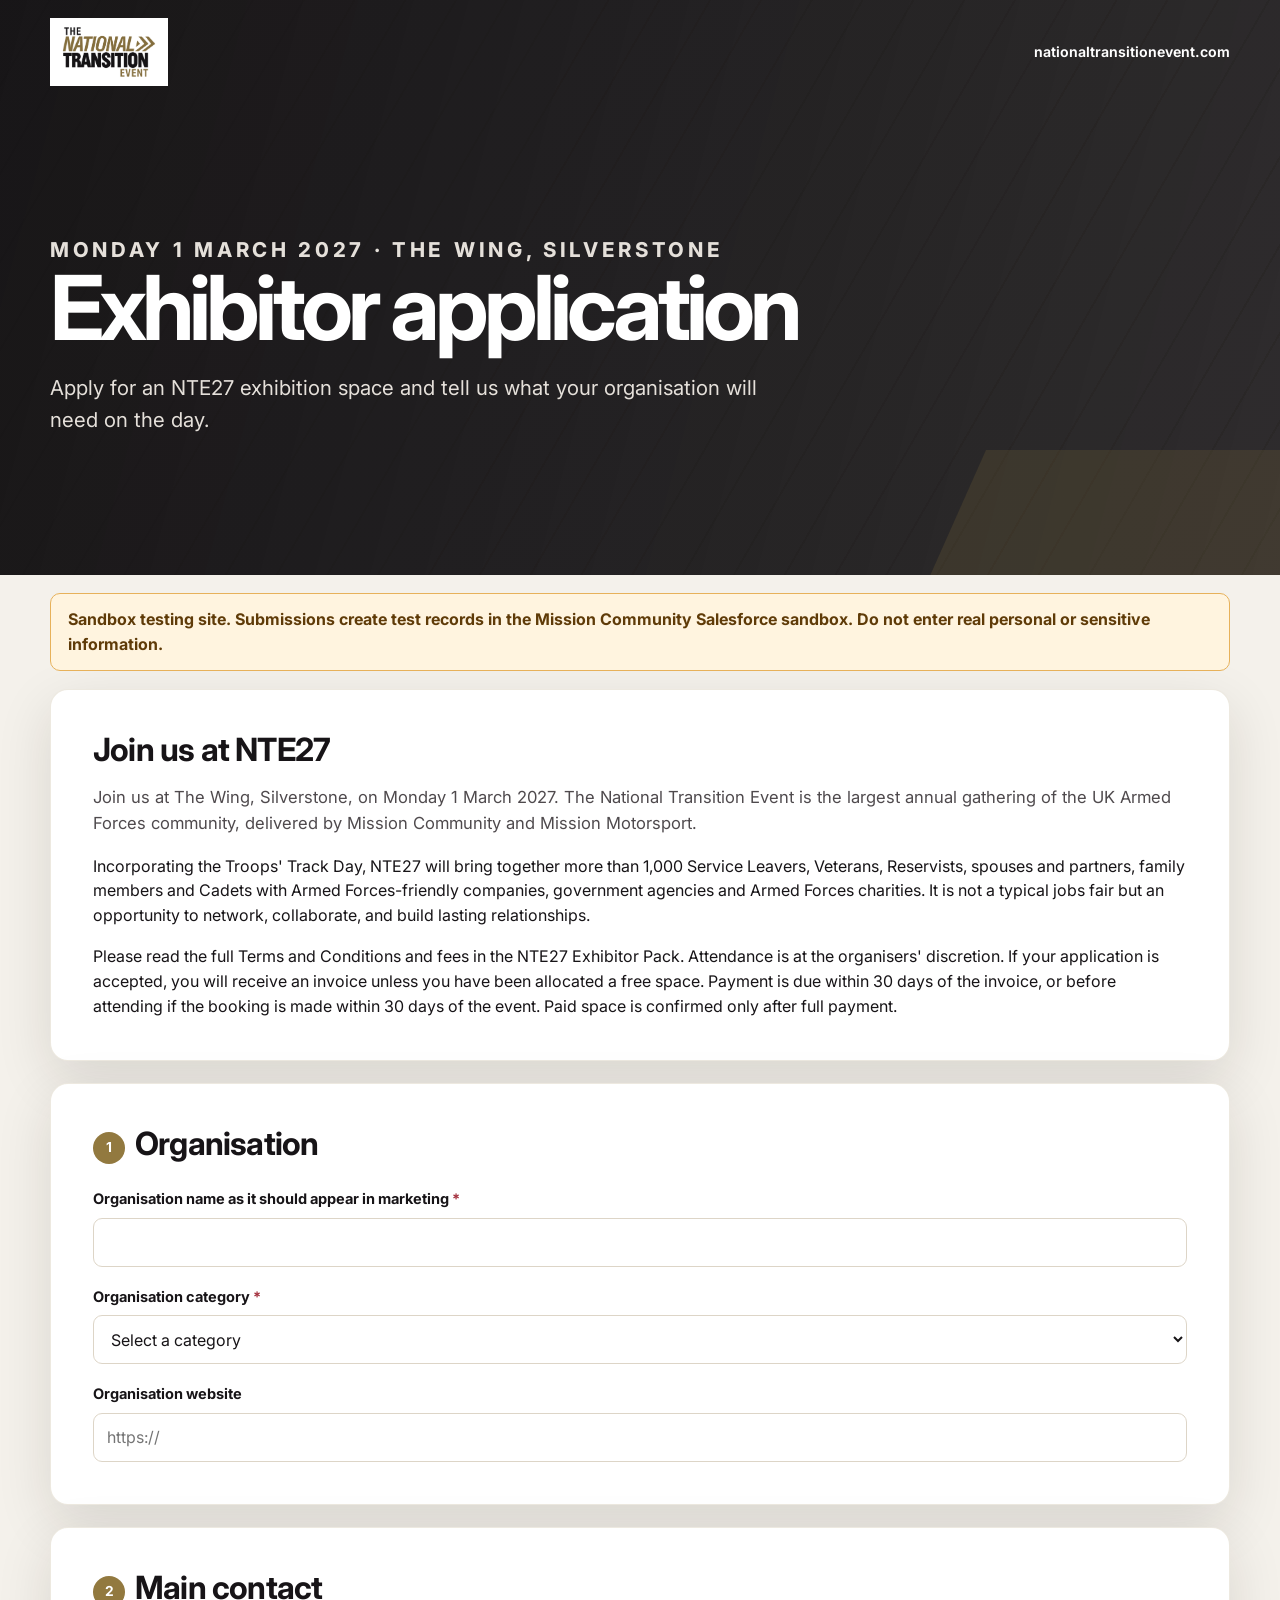
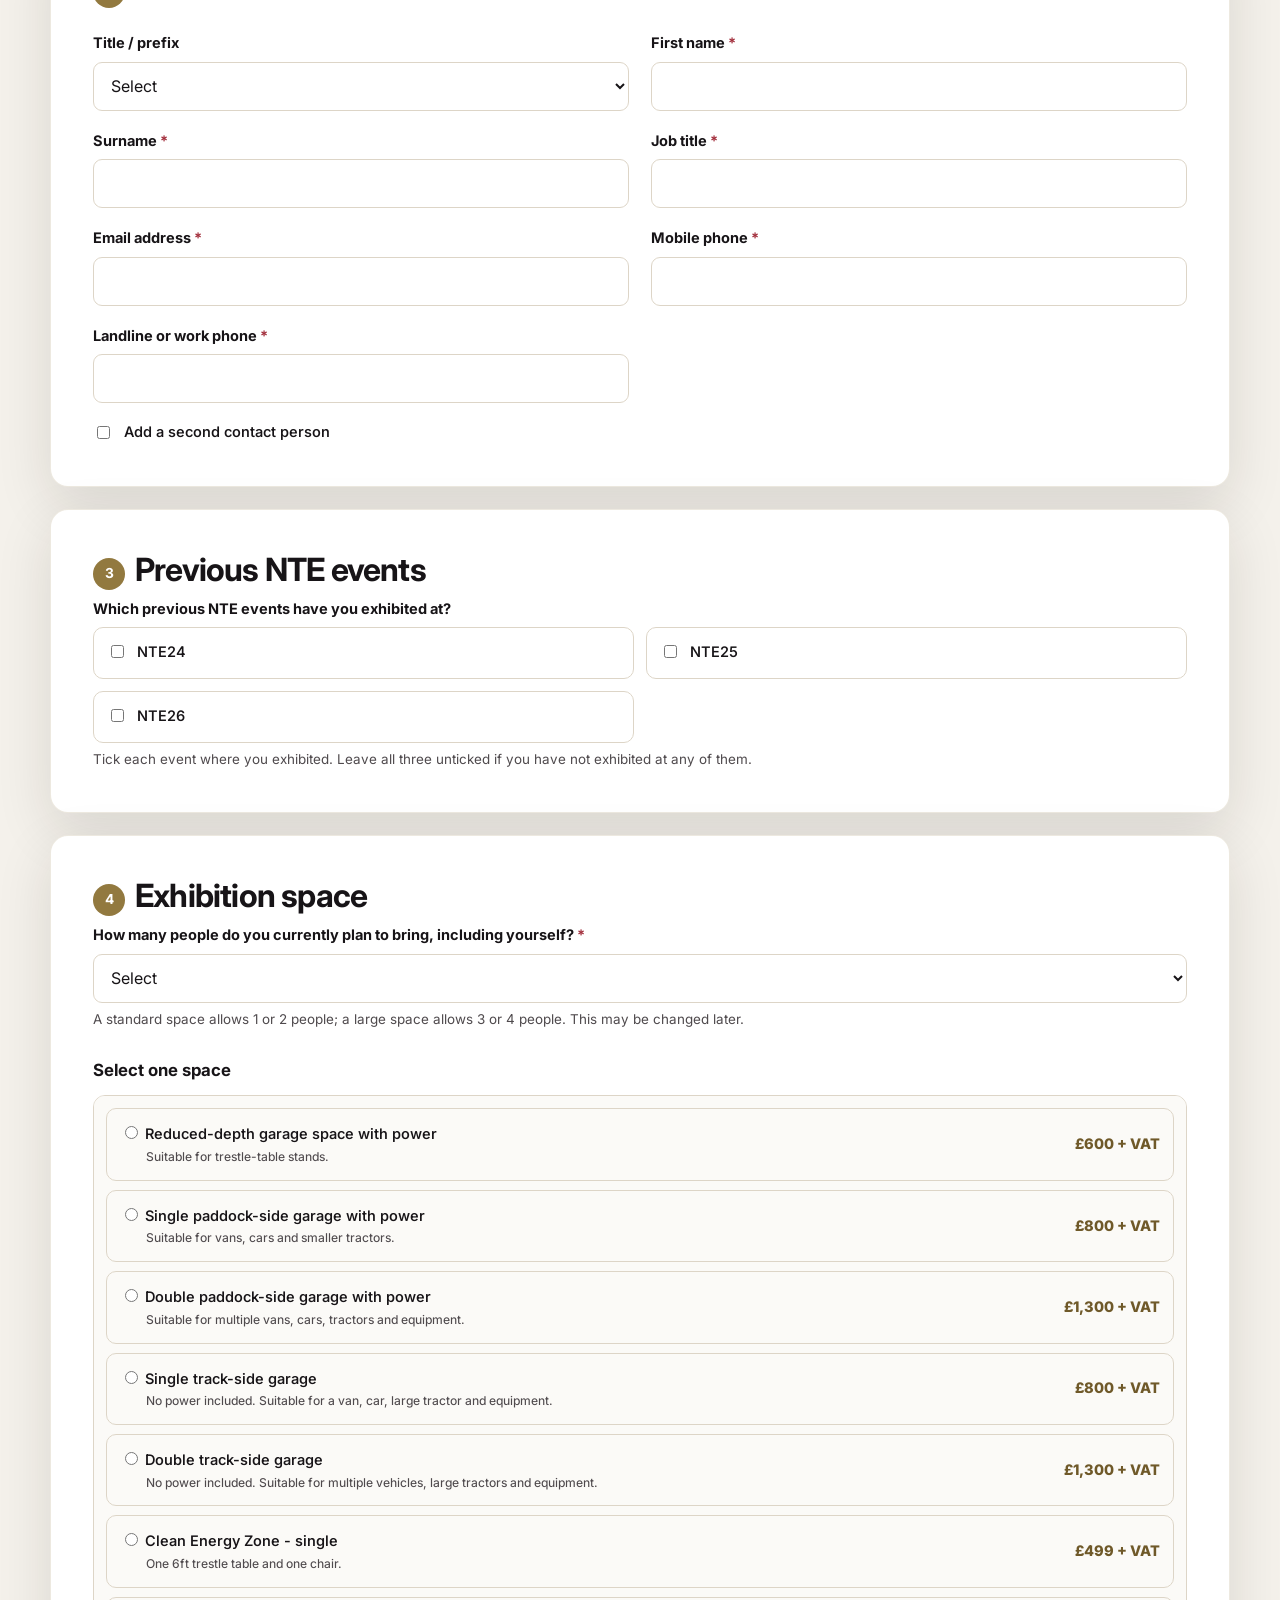
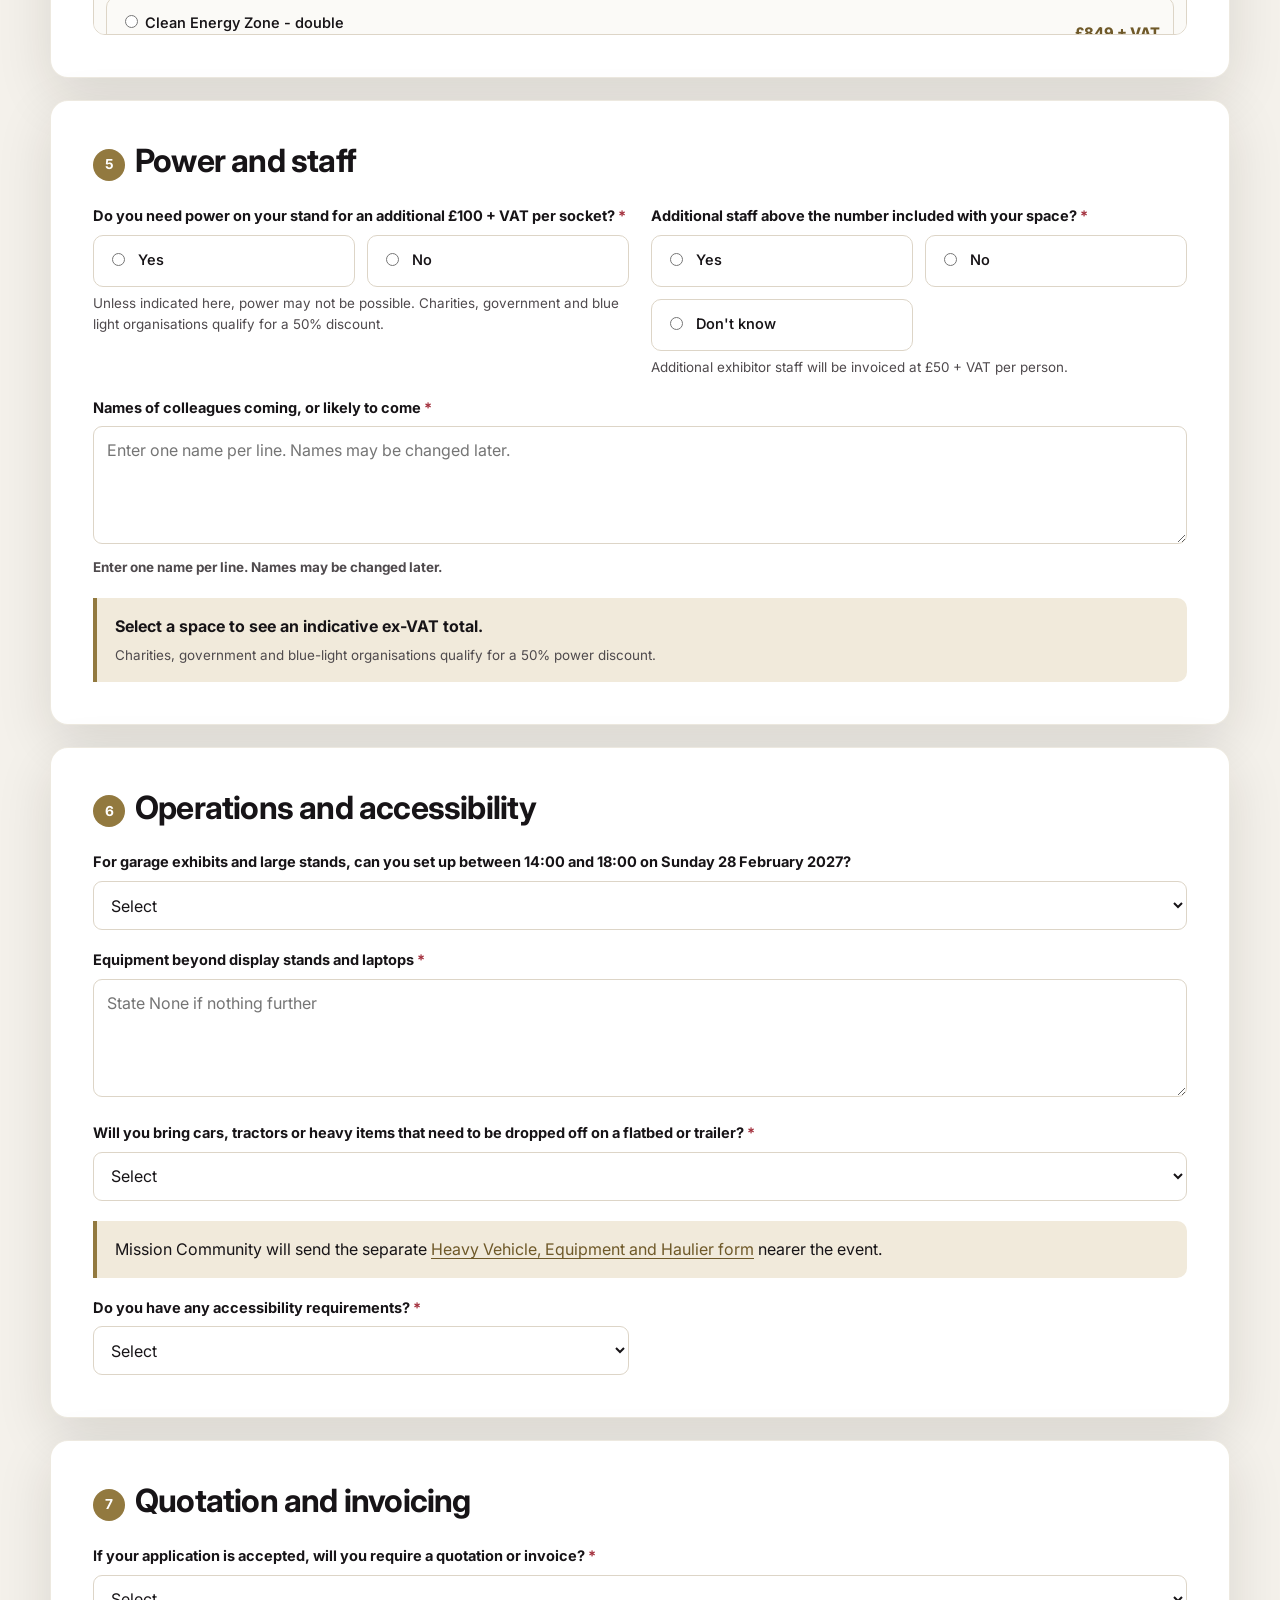
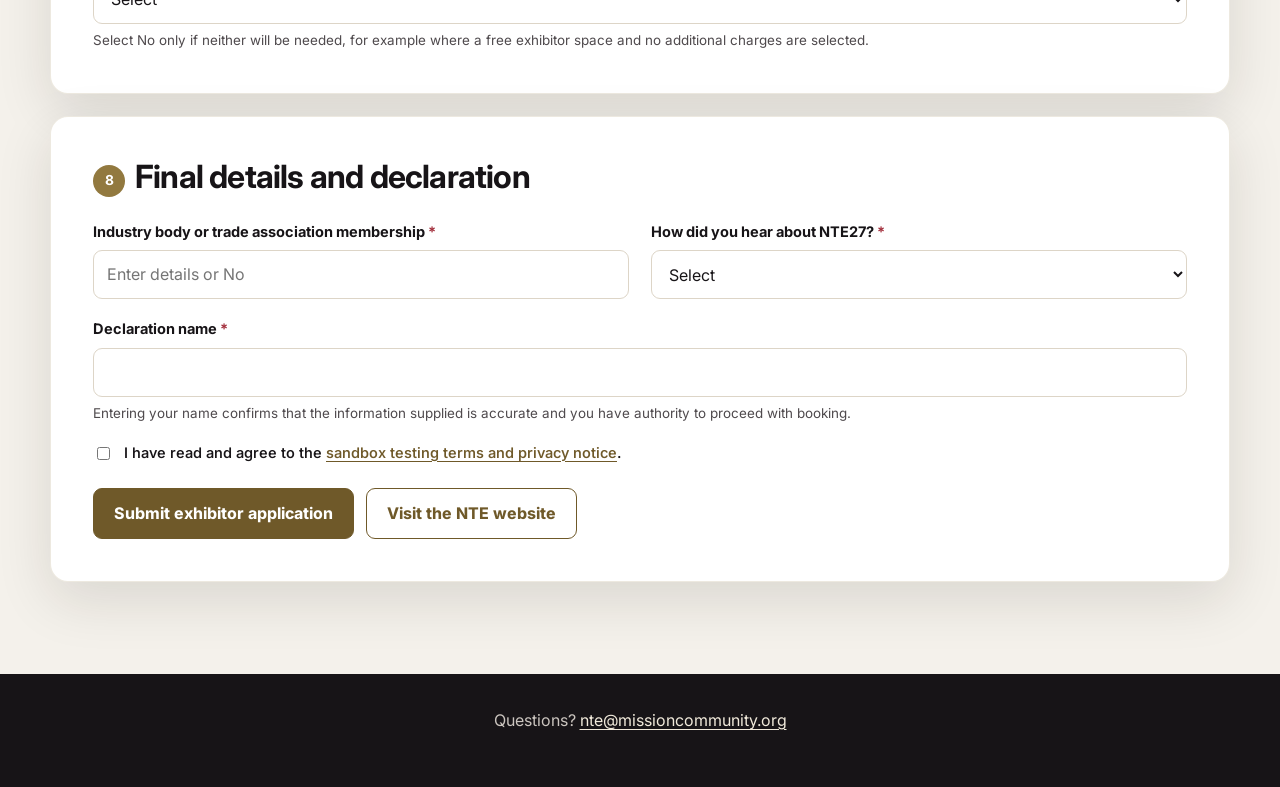
==== commit f5c777a2: "Apply client form wording updates" ====
--- a/exhibitor-application.html
+++ b/exhibitor-application.html
@@ -18,7 +18,7 @@
   <main class="page-shell">
     <form class="main-column" data-web-to-lead data-form-kind="exhibitor" data-lead-source="Customer Event" data-confirmation-preview="Thank you. We have received your NTE27 exhibitor application. This acknowledgement confirms receipt only; your application has not yet been approved. The NTE team will contact you after review.">
       <input type="hidden" value="Exhibitor Application" data-sf-field="Web_Form_Type__c">
-      <input type="hidden" value="exhibitor-application-v3" data-sf-field="Form_Version__c">
+      <input type="hidden" value="exhibitor-application-v4" data-sf-field="Form_Version__c">
       <input type="hidden" data-sf-field="NTE_Event_Code__c">
       <input type="hidden" data-sf-field="Booking_Reference__c">
       <input type="hidden" data-combine-fields="contact-first-name,contact-last-name" data-sf-field="Event_Contact_Name__c">
@@ -46,8 +46,7 @@
         <h2><span class="section-number">1</span>Organisation</h2>
         <div class="grid">
           <div class="field full"><label class="required" for="company">Organisation name as it should appear in marketing</label><input id="company" required autocomplete="organization" data-sf-field="Company"></div>
-          <div class="field"><label for="alternative-name">Alternative or former organisation name</label><input id="alternative-name" data-sf-field="Alternative_Organisation_Name__c"></div>
-          <div class="field"><label class="required" for="organisation-category">Organisation category</label><select id="organisation-category" required data-sf-field="Exhibitor_Organisation_Category__c"><option value="">Select a category</option><option>Charity - member of Cobseo</option><option>Charity - not a member of Cobseo</option><option>Employer - Automotive Sector</option><option>Employer - Manufacturing Sector</option><option>Employer - Renewable &amp; Clean Energy Sector</option><option>Employer - Defence</option><option>Employer - Built Environment</option><option>Employer - Facilities Management</option><option>Employer - Financial and Professional Services</option><option>Employer - Digital &amp; Technologies</option><option>Employer - Training Provider from any industry</option><option>Employer - Landbased industry</option><option>Employer - Blue Light &amp; NHS</option><option>Employer - Other Sectors not denoted above</option><option>Government or Government Agency</option><option>Local Government or LG related</option><option>Trade Association</option><option>CIC or Not for Profit</option><option>Regular or Reserve Services, or Cadets</option></select></div>
+          <div class="field full"><label class="required" for="organisation-category">Organisation category</label><select id="organisation-category" required data-sf-field="Exhibitor_Organisation_Category__c"><option value="">Select a category</option><option>Employer - Automotive Sector</option><option>Employer - Manufacturing Sector</option><option>Employer - Renewable &amp; Clean Energy Sector</option><option value="Employer - Defence">Employer - Defence &amp; Security</option><option>Employer - Built Environment</option><option>Employer - Facilities Management</option><option>Employer - Financial and Professional Services</option><option>Employer - Digital &amp; Technologies</option><option>Employer - Training Provider from any industry</option><option>Employer - Landbased industry</option><option>Employer - Blue Light &amp; NHS</option><option>Employer - Other Sectors not denoted above</option><option>Government or Government Agency</option><option>Local Government or LG related</option><option>Regular or Reserve Services, or Cadets</option><option>Trade Association</option><option>Charity - member of Cobseo</option><option>Charity - not a member of Cobseo</option><option>CIC or Not for Profit</option></select></div>
           <div class="field full"><label for="website">Organisation website</label><input id="website" type="url" placeholder="https://" autocomplete="url" data-sf-field="Website"></div>
         </div>
       </section>
@@ -81,9 +80,9 @@
         <div class="field full">
           <span class="label">Which previous NTE events have you exhibited at?</span>
           <div class="choice-grid">
-            <label class="choice"><input id="nte2024" type="checkbox" value="NTE2024" data-sf-field="Previous_NTE_Events__c"> NTE2024</label>
-            <label class="choice"><input id="nte2025" type="checkbox" value="NTE2025" data-sf-field="Previous_NTE_Events__c"> NTE2025</label>
-            <label class="choice"><input id="nte2026" type="checkbox" value="NTE2026" data-sf-field="Previous_NTE_Events__c"> NTE2026</label>
+            <label class="choice"><input id="nte2024" type="checkbox" value="NTE2024" data-sf-field="Previous_NTE_Events__c"> NTE24</label>
+            <label class="choice"><input id="nte2025" type="checkbox" value="NTE2025" data-sf-field="Previous_NTE_Events__c"> NTE25</label>
+            <label class="choice"><input id="nte2026" type="checkbox" value="NTE2026" data-sf-field="Previous_NTE_Events__c"> NTE26</label>
           </div>
           <span class="help">Tick each event where you exhibited. Leave all three unticked if you have not exhibited at any of them.</span>
         </div>
@@ -97,8 +96,8 @@
           <label class="choice package-option"><span><input type="radio" name="exhibitor-space" required value="Garage Space - reduced size with power - £600 + VAT" data-price="600" data-power-included="true" data-sf-field="Exhibitor_Space_Selections__c"> Reduced-depth garage space with power<small>Suitable for trestle-table stands.</small></span><span class="price">£600 + VAT</span></label>
           <label class="choice package-option"><span><input type="radio" name="exhibitor-space" value="Single Garage - Paddock Side with power - £800 + VAT" data-price="800" data-power-included="true" data-sf-field="Exhibitor_Space_Selections__c"> Single paddock-side garage with power<small>Suitable for vans, cars and smaller tractors.</small></span><span class="price">£800 + VAT</span></label>
           <label class="choice package-option"><span><input type="radio" name="exhibitor-space" value="Double Garage - Paddock Side with power - £1,300 + VAT" data-price="1300" data-power-included="true" data-sf-field="Exhibitor_Space_Selections__c"> Double paddock-side garage with power<small>Suitable for multiple vans, cars, tractors and equipment.</small></span><span class="price">£1,300 + VAT</span></label>
-          <label class="choice package-option"><span><input type="radio" name="exhibitor-space" value="Single Garage - Track Side - £800 + VAT" data-price="800" data-sf-field="Exhibitor_Space_Selections__c"> Single track-side garage<small>No included power. Suitable for a van, car, large tractor and equipment.</small></span><span class="price">£800 + VAT</span></label>
-          <label class="choice package-option"><span><input type="radio" name="exhibitor-space" value="Double Garage - Track Side - £1,300 + VAT" data-price="1300" data-sf-field="Exhibitor_Space_Selections__c"> Double track-side garage<small>No included power. Suitable for multiple vehicles, large tractors and equipment.</small></span><span class="price">£1,300 + VAT</span></label>
+          <label class="choice package-option"><span><input type="radio" name="exhibitor-space" value="Single Garage - Track Side - £800 + VAT" data-price="800" data-sf-field="Exhibitor_Space_Selections__c"> Single track-side garage<small>No power included. Suitable for a van, car, large tractor and equipment.</small></span><span class="price">£800 + VAT</span></label>
+          <label class="choice package-option"><span><input type="radio" name="exhibitor-space" value="Double Garage - Track Side - £1,300 + VAT" data-price="1300" data-sf-field="Exhibitor_Space_Selections__c"> Double track-side garage<small>No power included. Suitable for multiple vehicles, large tractors and equipment.</small></span><span class="price">£1,300 + VAT</span></label>
           <label class="choice package-option"><span><input type="radio" name="exhibitor-space" value="Clean Energy Zone - Single - £499 + VAT" data-price="499" data-sf-field="Exhibitor_Space_Selections__c"> Clean Energy Zone - single<small>One 6ft trestle table and one chair.</small></span><span class="price">£499 + VAT</span></label>
           <label class="choice package-option"><span><input type="radio" name="exhibitor-space" value="Clean Energy Zone - Double - £849 + VAT" data-price="849" data-sf-field="Exhibitor_Space_Selections__c"> Clean Energy Zone - double<small>Two 6ft trestle tables and two chairs.</small></span><span class="price">£849 + VAT</span></label>
           <label class="choice package-option"><span><input type="radio" name="exhibitor-space" value="Built Environment Zone - Single - £499 + VAT" data-price="499" data-sf-field="Exhibitor_Space_Selections__c"> Built Environment Zone - single<small>One 6ft trestle table and one chair.</small></span><span class="price">£499 + VAT</span></label>
@@ -173,7 +172,7 @@
         <div class="grid">
           <div class="field"><label class="required" for="industry-body">Industry body or trade association membership</label><input id="industry-body" required placeholder="Enter details or No" data-sf-field="Industry_Body_Details__c"></div>
           <div class="field"><label class="required" for="discovery">How did you hear about NTE27?</label><select id="discovery" required data-sf-field="Event_Discovery_Source__c"><option value="">Select</option><option>Previous exhibitor</option><option>E-mail invitation</option><option>Word of mouth from previous exhibitor</option><option>Word of mouth from previous attendees</option><option>Website</option><option>LinkedIn</option><option>Facebook</option><option>Instagram</option></select></div>
-          <div class="field full"><label class="required" for="declaration-name">Declaration name</label><input id="declaration-name" required data-sf-field="Declaration_Name__c"><span class="help">Entering your name confirms that the information supplied is accurate.</span></div>
+          <div class="field full"><label class="required" for="declaration-name">Declaration name</label><input id="declaration-name" required data-sf-field="Declaration_Name__c"><span class="help">Entering your name confirms that the information supplied is accurate and you have authority to proceed with booking.</span></div>
         </div>
         <div class="checkline"><input id="terms" type="checkbox" required data-sf-field="Terms_and_Conditions__c"><label for="terms">I have read and agree to the <a data-config-link="terms" target="_blank" rel="noopener">NTE27 Terms and Conditions and Privacy Policy</a>.</label></div>
         <div class="button-row"><button class="button" type="submit">Submit exhibitor application</button><a class="button-secondary" href="https://www.nationaltransitionevent.com/">Visit the NTE website</a></div>
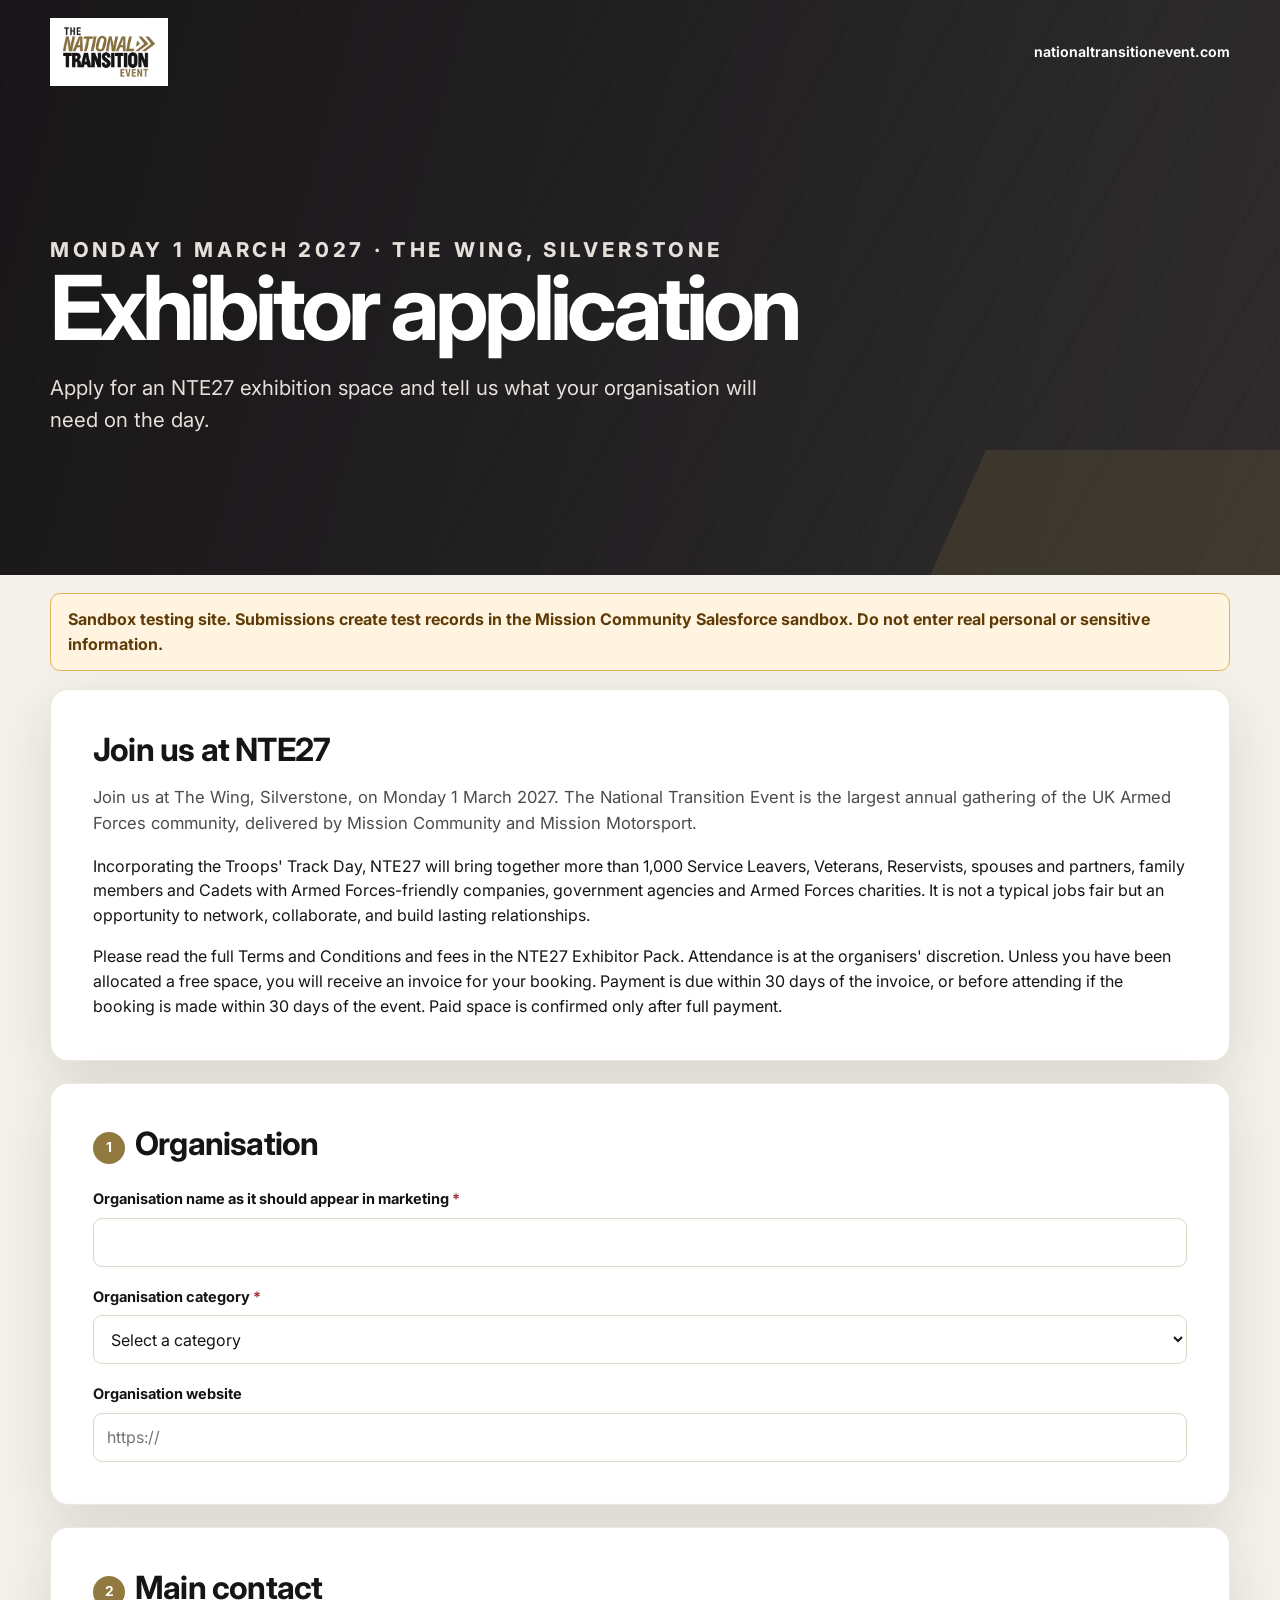
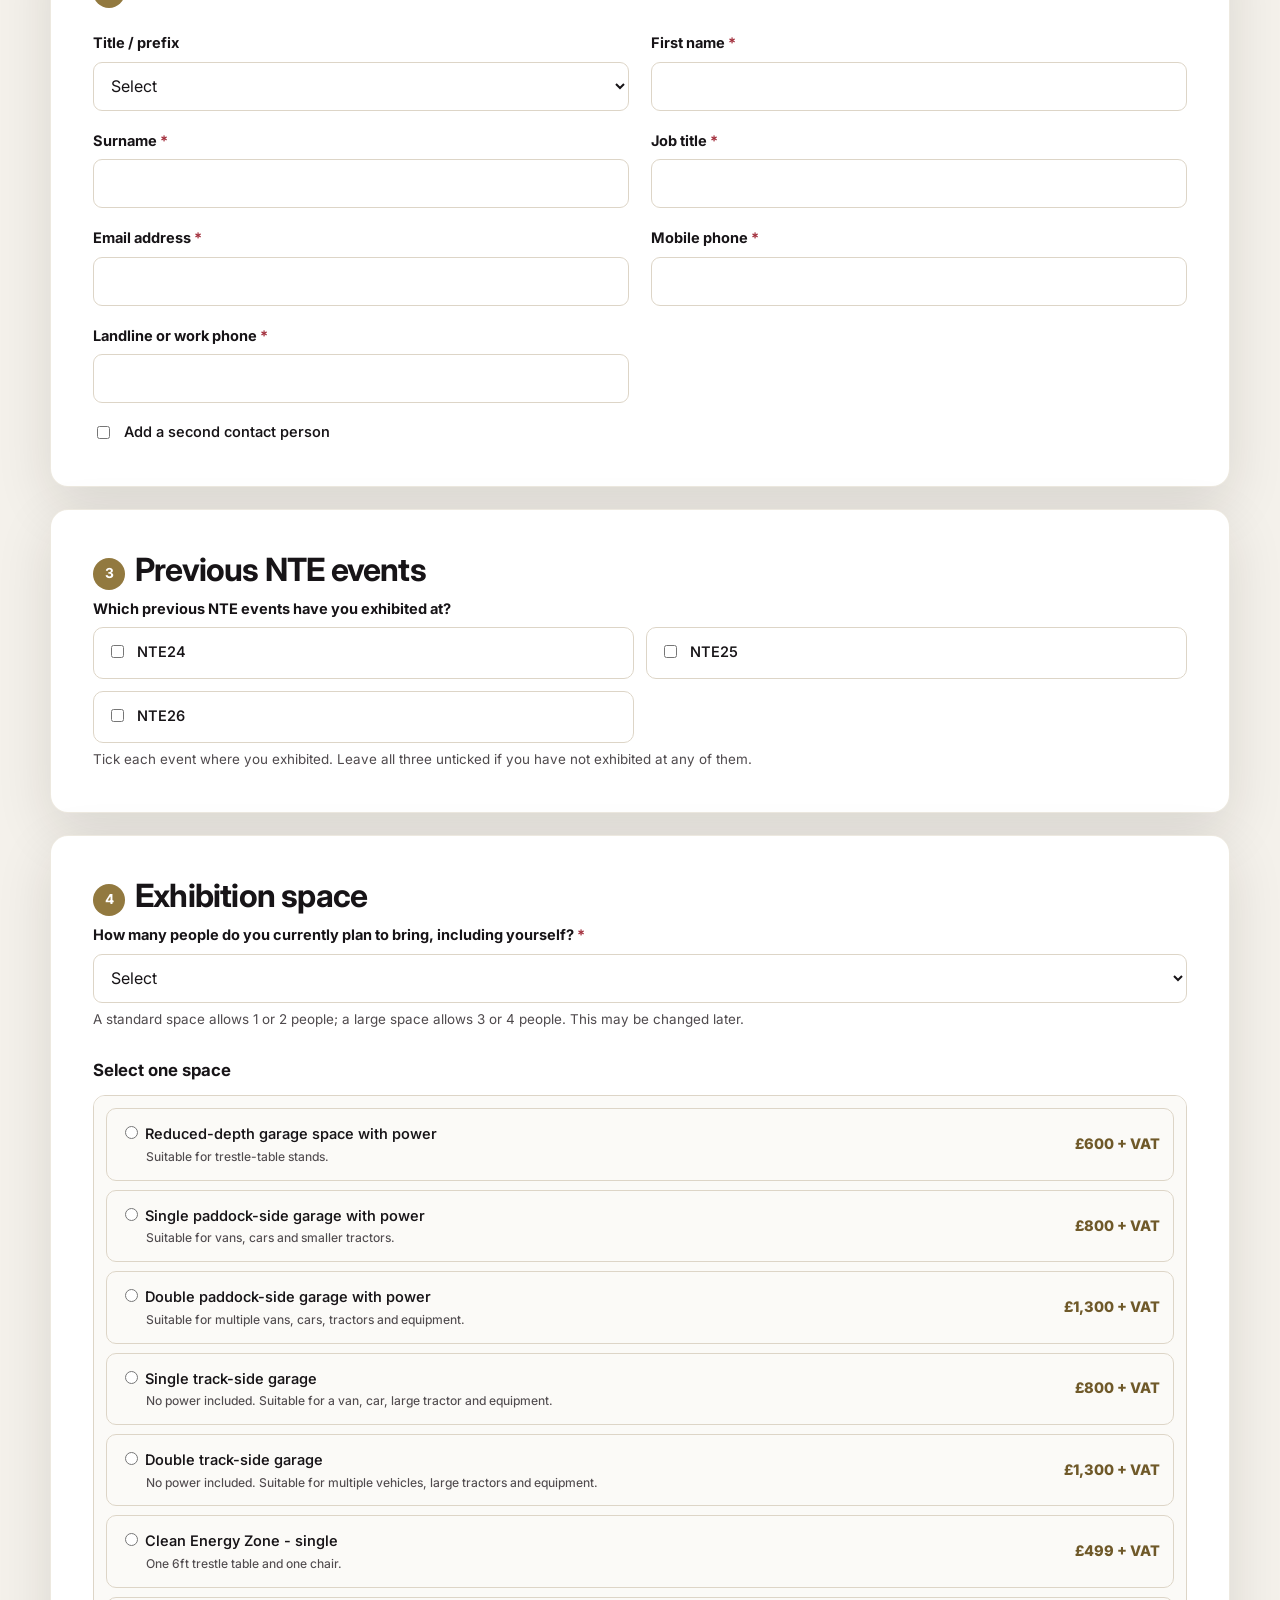
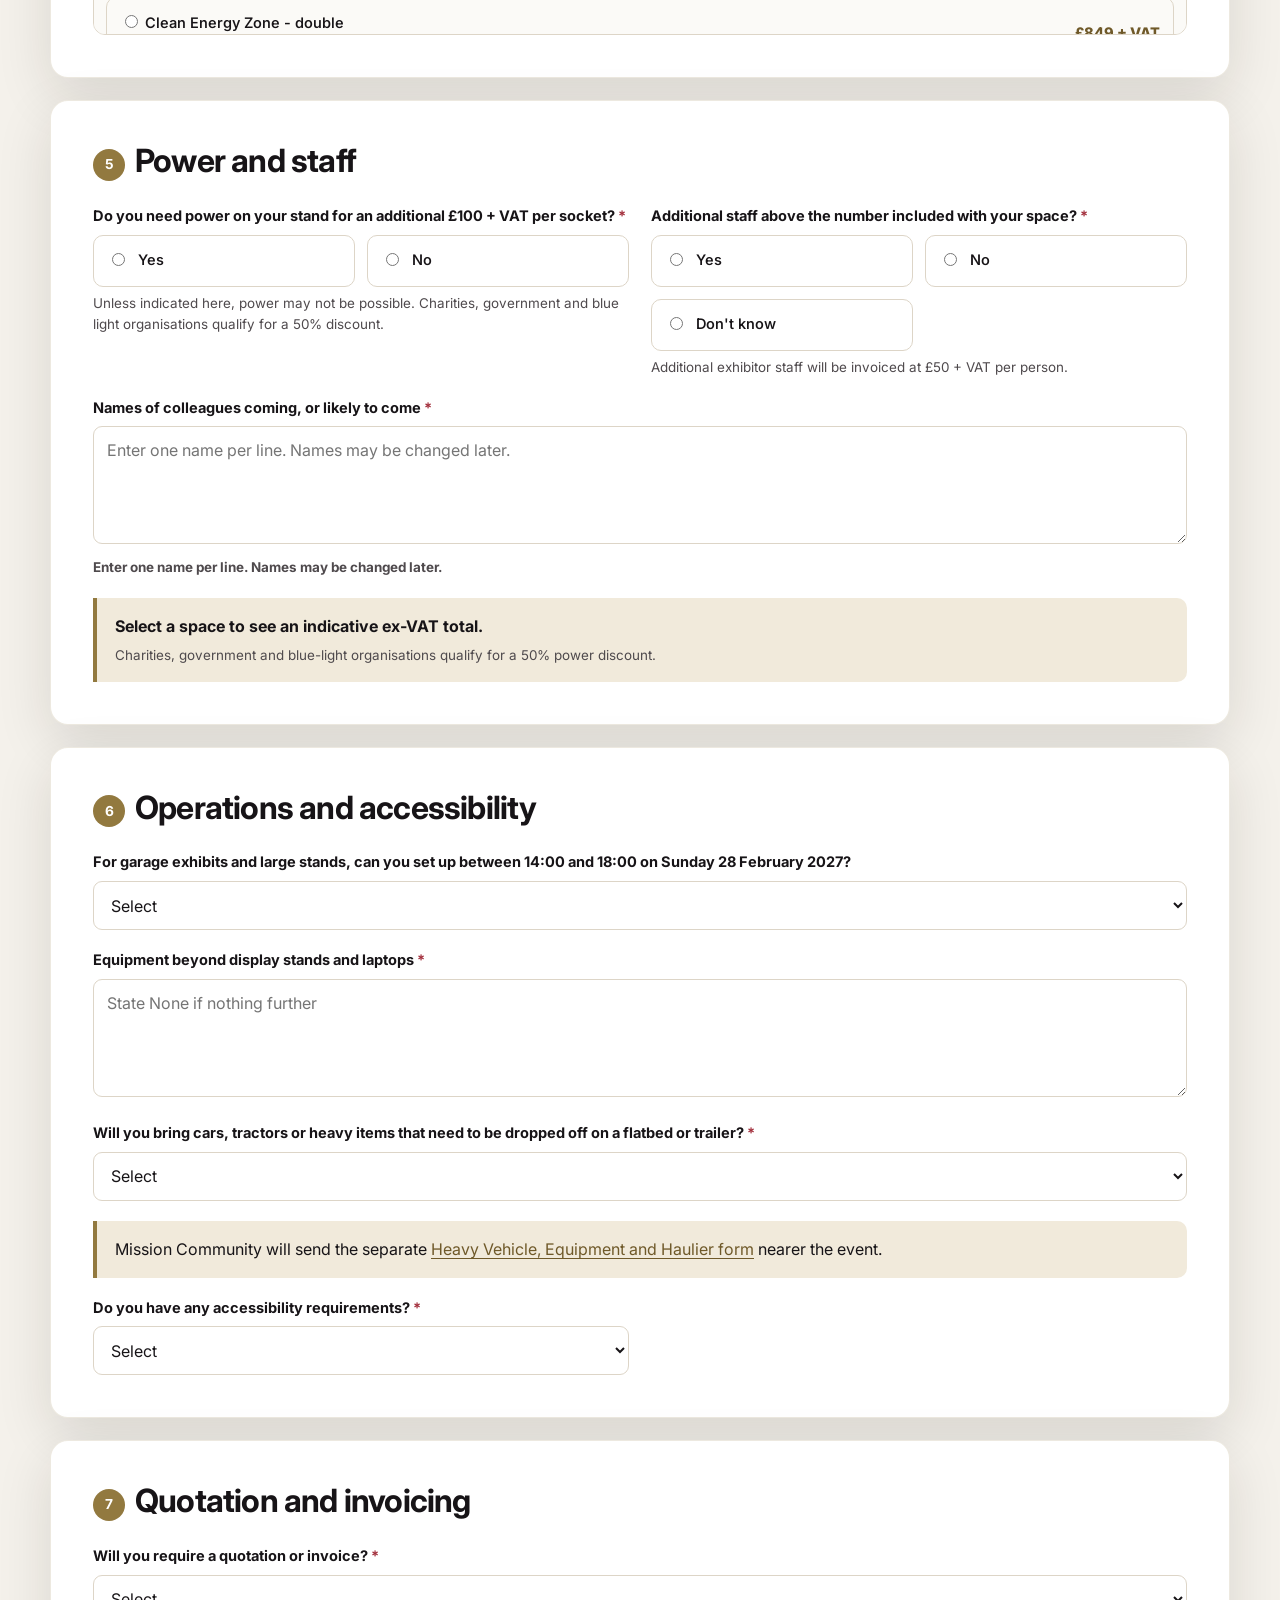
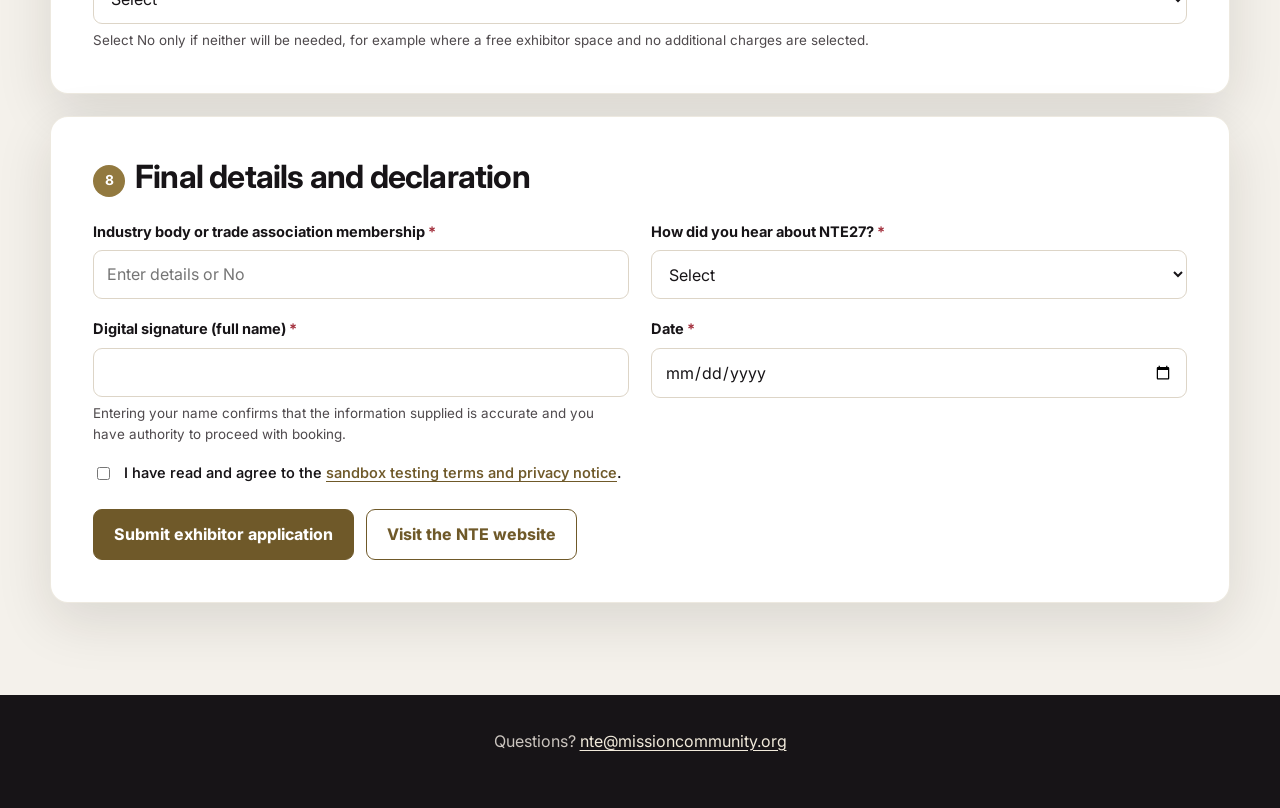
==== commit bf2ea65d: "feat: add declarations and refreshed form copy" ====
--- a/exhibitor-application.html
+++ b/exhibitor-application.html
@@ -7,7 +7,7 @@
   <link rel="preconnect" href="https://fonts.googleapis.com">
   <link rel="preconnect" href="https://fonts.gstatic.com" crossorigin>
   <link href="https://fonts.googleapis.com/css2?family=Inter:wght@400;550;650;750;800&amp;display=swap" rel="stylesheet">
-  <link rel="stylesheet" href="assets/styles.css?v=20260817-2">
+  <link rel="stylesheet" href="assets/styles.css?v=20260818-2">
 </head>
 <body>
   <header class="site-header">
@@ -18,7 +18,7 @@
   <main class="page-shell">
     <form class="main-column" data-web-to-lead data-form-kind="exhibitor" data-lead-source="Customer Event" data-confirmation-preview="Thank you. We have received your NTE27 exhibitor application. This acknowledgement confirms receipt only; your application has not yet been approved. The NTE team will contact you after review.">
       <input type="hidden" value="Exhibitor Application" data-sf-field="Web_Form_Type__c">
-      <input type="hidden" value="exhibitor-application-v4" data-sf-field="Form_Version__c">
+      <input type="hidden" value="exhibitor-application-v6" data-sf-field="Form_Version__c">
       <input type="hidden" data-sf-field="NTE_Event_Code__c">
       <input type="hidden" data-sf-field="Booking_Reference__c">
       <input type="hidden" data-combine-fields="contact-first-name,contact-last-name" data-sf-field="Event_Contact_Name__c">
@@ -39,7 +39,7 @@
         <h2>Join us at NTE27</h2>
         <p class="lede">Join us at The Wing, Silverstone, on Monday 1 March 2027. The National Transition Event is the largest annual gathering of the UK Armed Forces community, delivered by Mission Community and Mission Motorsport.</p>
         <p>Incorporating the Troops' Track Day, NTE27 will bring together more than 1,000 Service Leavers, Veterans, Reservists, spouses and partners, family members and Cadets with Armed Forces-friendly companies, government agencies and Armed Forces charities. It is not a typical jobs fair but an opportunity to network, collaborate, and build lasting relationships.</p>
-        <p>Please read the full Terms and Conditions and fees in the NTE27 Exhibitor Pack. Attendance is at the organisers' discretion. If your application is accepted, you will receive an invoice unless you have been allocated a free space. Payment is due within 30 days of the invoice, or before attending if the booking is made within 30 days of the event. Paid space is confirmed only after full payment.</p>
+        <p>Please read the full Terms and Conditions and fees in the NTE27 Exhibitor Pack. Attendance is at the organisers' discretion. Unless you have been allocated a free space, you will receive an invoice for your booking. Payment is due within 30 days of the invoice, or before attending if the booking is made within 30 days of the event. Paid space is confirmed only after full payment.</p>
       </section>
 
       <section class="card" id="organisation">
@@ -150,18 +150,22 @@
       <section class="card" id="billing">
         <h2><span class="section-number">7</span>Quotation and invoicing</h2>
         <div class="grid">
-          <div class="field full"><label class="required" for="invoice-required">If your application is accepted, will you require a quotation or invoice?</label><select id="invoice-required" required data-sf-field="Invoice_Required__c"><option value="">Select</option><option>Yes</option><option>No</option></select><span class="help">Select No only if neither will be needed, for example where a free exhibitor space and no additional charges are selected.</span></div>
+          <div class="field full"><label class="required" for="invoice-required">Will you require a quotation or invoice?</label><select id="invoice-required" required data-sf-field="Invoice_Required__c"><option value="">Select</option><option>Yes</option><option>No</option></select><span class="help">Select No only if neither will be needed, for example where a free exhibitor space and no additional charges are selected.</span></div>
         </div>
         <div class="conditional" data-conditional-for="invoice-required" data-conditional-value="Yes">
           <div class="grid">
-            <div class="field"><label class="required" for="invoice-company">Organisation name for invoicing</label><input id="invoice-company" data-required-when-visible data-sf-field="Invoiced_Company__c"></div>
-            <div class="field"><label class="required" for="invoice-person">Person the invoice should be addressed to</label><input id="invoice-person" data-required-when-visible data-sf-field="Invoiced_Person__c"></div>
-            <div class="field full"><label class="required" for="invoice-address">Postal address, including postcode</label><textarea id="invoice-address" data-required-when-visible data-sf-field="Invoice_Address__c"></textarea></div>
-            <div class="field"><label class="required" for="invoice-email">Invoice email address</label><input id="invoice-email" type="email" data-required-when-visible data-sf-field="Invoiced_Email__c"></div>
-            <div class="field"><label for="invoice-phone">Accounts contact phone</label><input id="invoice-phone" type="tel" data-sf-field="Invoice_Contact_Phone__c"></div>
-            <div class="field"><label class="required" for="purchase-order">Will you use a purchase order?</label><select id="purchase-order" data-required-when-visible data-sf-field="Purchase_Order__c"><option value="">Select</option><option>Yes</option><option>No</option></select></div>
-            <div class="field conditional" data-conditional-for="purchase-order" data-conditional-value="Yes"><label for="purchase-order-number">Purchase order number, if known</label><input id="purchase-order-number" data-sf-field="Purchase_Order_Number__c"></div>
-            <div class="field conditional" data-conditional-for="purchase-order" data-conditional-value="Yes"><label class="required" for="quote-for-po">Do you require a quotation to raise a purchase order number?</label><select id="quote-for-po" data-required-when-visible data-sf-field="Quote_Required_for_PO__c"><option value="">Select</option><option>Yes</option><option>No</option></select></div>
+            <div class="field"><label class="required" for="invoice-company">Organisation or individual name for quotation and invoicing</label><input id="invoice-company" data-required-when-visible data-sf-field="Invoiced_Company__c"></div>
+            <div class="field"><label for="trading-name">Trading name, if different</label><input id="trading-name" data-sf-field="Trading_Name__c"></div>
+            <div class="field full"><label class="required" for="invoice-address">Billing address, including postcode</label><textarea id="invoice-address" data-required-when-visible data-sf-field="Invoice_Address__c"></textarea></div>
+            <div class="field full"><p class="help">The main point of contact is captured in section 2. Please provide the finance contact below, even if it is the same person.</p></div>
+            <div class="field"><label class="required" for="invoice-person">Finance contact name</label><input id="invoice-person" data-required-when-visible data-sf-field="Invoiced_Person__c"></div>
+            <div class="field"><label class="required" for="invoice-email">Finance contact email address</label><input id="invoice-email" type="email" data-required-when-visible data-sf-field="Invoiced_Email__c"></div>
+            <div class="field"><label class="required" for="invoice-phone">Finance contact telephone number</label><input id="invoice-phone" type="tel" data-required-when-visible data-sf-field="Invoice_Contact_Phone__c"></div>
+            <div class="field"><label class="required" for="quote-for-po">Do you require a quotation before an invoice can be issued?</label><select id="quote-for-po" data-required-when-visible data-sf-field="Quote_Required_for_PO__c"><option value="">Select</option><option>Yes</option><option>No</option></select></div>
+            <div class="field full"><label class="required" for="purchase-order">Do you require a purchase order or reference before an invoice can be issued?</label><select id="purchase-order" data-required-when-visible data-sf-field="Purchase_Order__c"><option value="">Select</option><option>Yes</option><option>No</option></select></div>
+            <div class="field full conditional" data-conditional-for="purchase-order" data-conditional-value="Yes"><label class="required" for="purchase-order-number">Purchase order or reference details</label><input id="purchase-order-number" data-required-when-visible data-sf-field="Purchase_Order_Number__c"></div>
+            <div class="field full"><label class="required" for="invoice-additional-required">Is there any additional information that must appear on the quotation or invoice?</label><select id="invoice-additional-required" data-required-when-visible><option value="">Select</option><option>Yes</option><option>No</option></select></div>
+            <div class="field full conditional" data-conditional-for="invoice-additional-required" data-conditional-value="Yes"><label class="required" for="invoice-additional-information">Additional quotation or invoice information</label><textarea id="invoice-additional-information" data-required-when-visible data-sf-field="Invoice_Additional_Information__c"></textarea></div>
             <div class="field"><label class="required" for="supplier-agreement">Will a supplier agreement be required?</label><select id="supplier-agreement" data-required-when-visible data-sf-field="Supplier_Agreement_Required__c"><option value="">Select</option><option>Yes</option><option>No</option><option>Don't know</option></select></div>
           </div>
         </div>
@@ -172,7 +176,8 @@
         <div class="grid">
           <div class="field"><label class="required" for="industry-body">Industry body or trade association membership</label><input id="industry-body" required placeholder="Enter details or No" data-sf-field="Industry_Body_Details__c"></div>
           <div class="field"><label class="required" for="discovery">How did you hear about NTE27?</label><select id="discovery" required data-sf-field="Event_Discovery_Source__c"><option value="">Select</option><option>Previous exhibitor</option><option>E-mail invitation</option><option>Word of mouth from previous exhibitor</option><option>Word of mouth from previous attendees</option><option>Website</option><option>LinkedIn</option><option>Facebook</option><option>Instagram</option></select></div>
-          <div class="field full"><label class="required" for="declaration-name">Declaration name</label><input id="declaration-name" required data-sf-field="Declaration_Name__c"><span class="help">Entering your name confirms that the information supplied is accurate and you have authority to proceed with booking.</span></div>
+          <div class="field"><label class="required" for="declaration-name">Digital signature (full name)</label><input id="declaration-name" required autocomplete="name" data-sf-field="Declaration_Name__c"><span class="help">Entering your name confirms that the information supplied is accurate and you have authority to proceed with booking.</span></div>
+          <div class="field"><label class="required" for="declaration-date">Date</label><input id="declaration-date" type="date" required data-sf-field="Declaration_Date__c"></div>
         </div>
         <div class="checkline"><input id="terms" type="checkbox" required data-sf-field="Terms_and_Conditions__c"><label for="terms">I have read and agree to the <a data-config-link="terms" target="_blank" rel="noopener">NTE27 Terms and Conditions and Privacy Policy</a>.</label></div>
         <div class="button-row"><button class="button" type="submit">Submit exhibitor application</button><a class="button-secondary" href="https://www.nationaltransitionevent.com/">Visit the NTE website</a></div>
@@ -183,6 +188,6 @@
   </main>
 
   <footer class="site-footer">Questions? <a href="mailto:nte@missioncommunity.org">nte@missioncommunity.org</a></footer>
-  <script src="assets/config.js?v=20260817-2"></script><script src="assets/forms.js?v=20260817-2"></script>
+  <script src="assets/config.js?v=20260818-2"></script><script src="assets/forms.js?v=20260818-2"></script>
 </body>
 </html>
